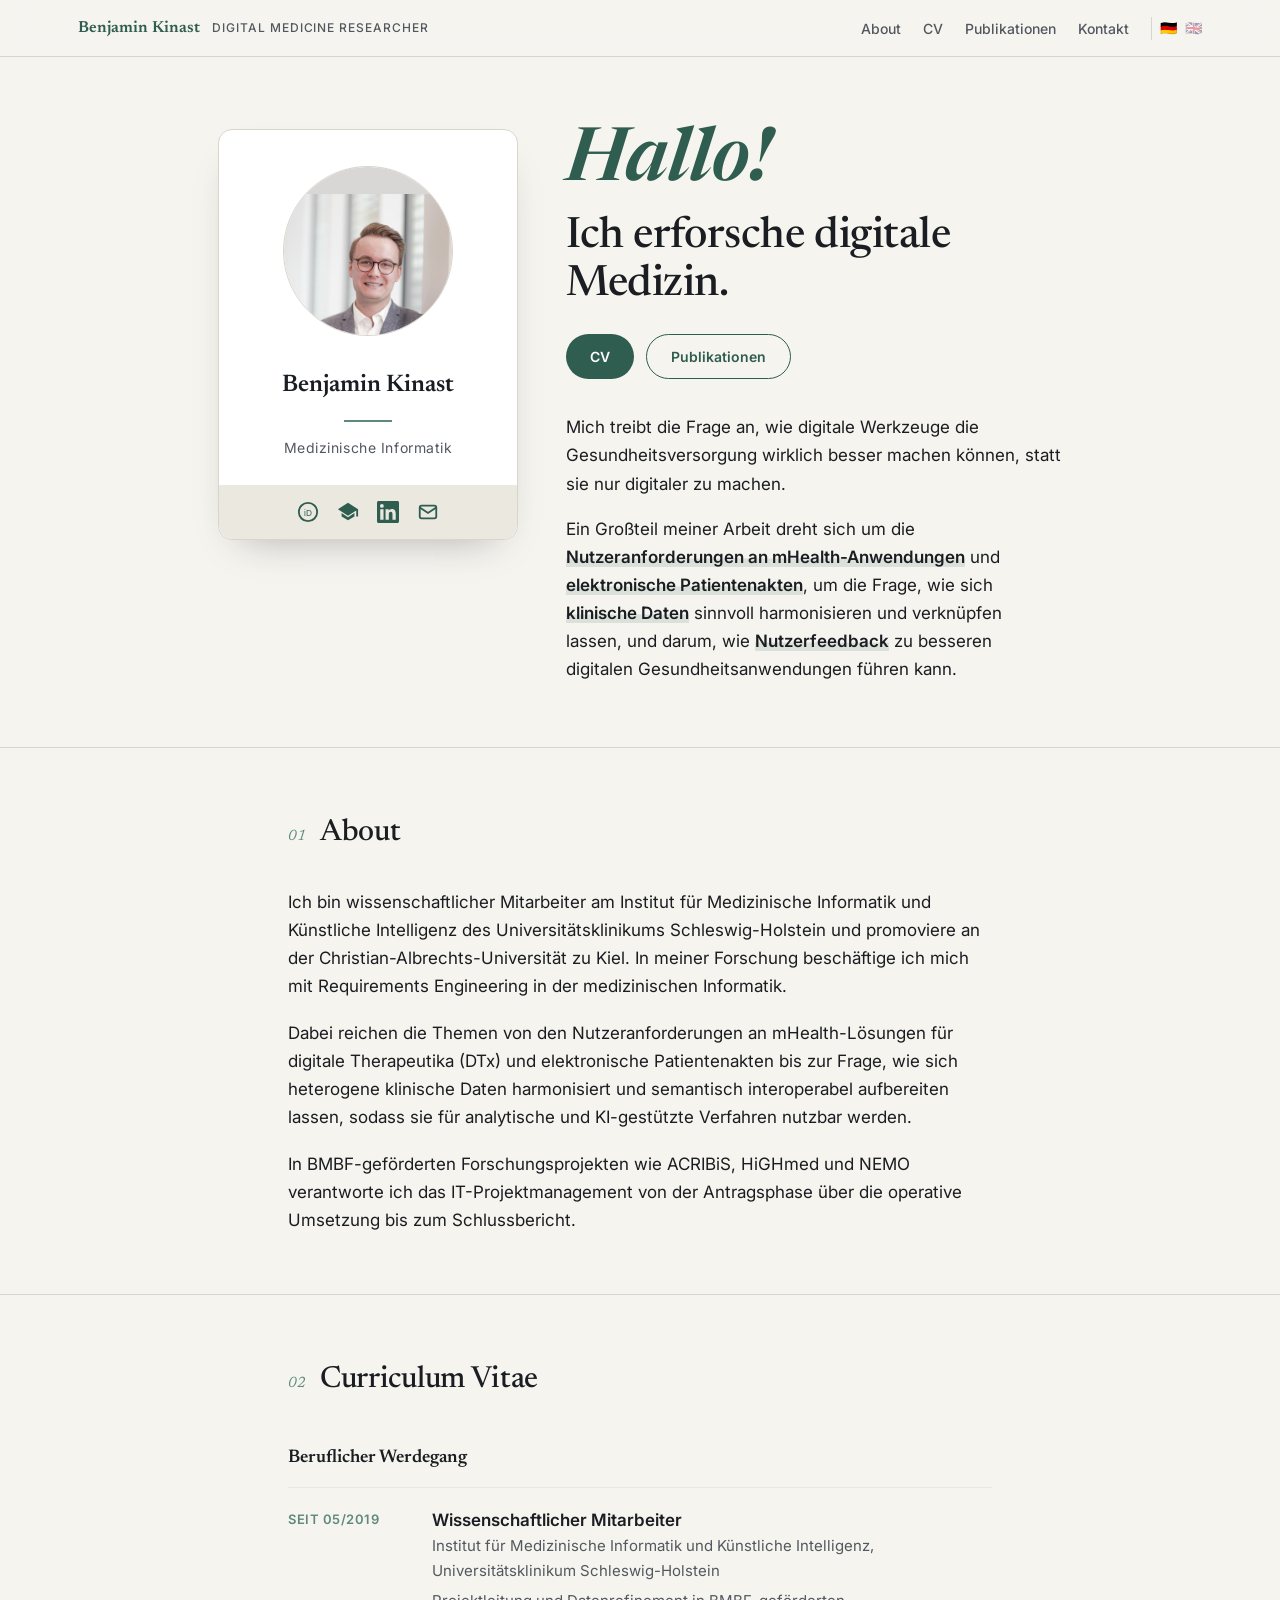
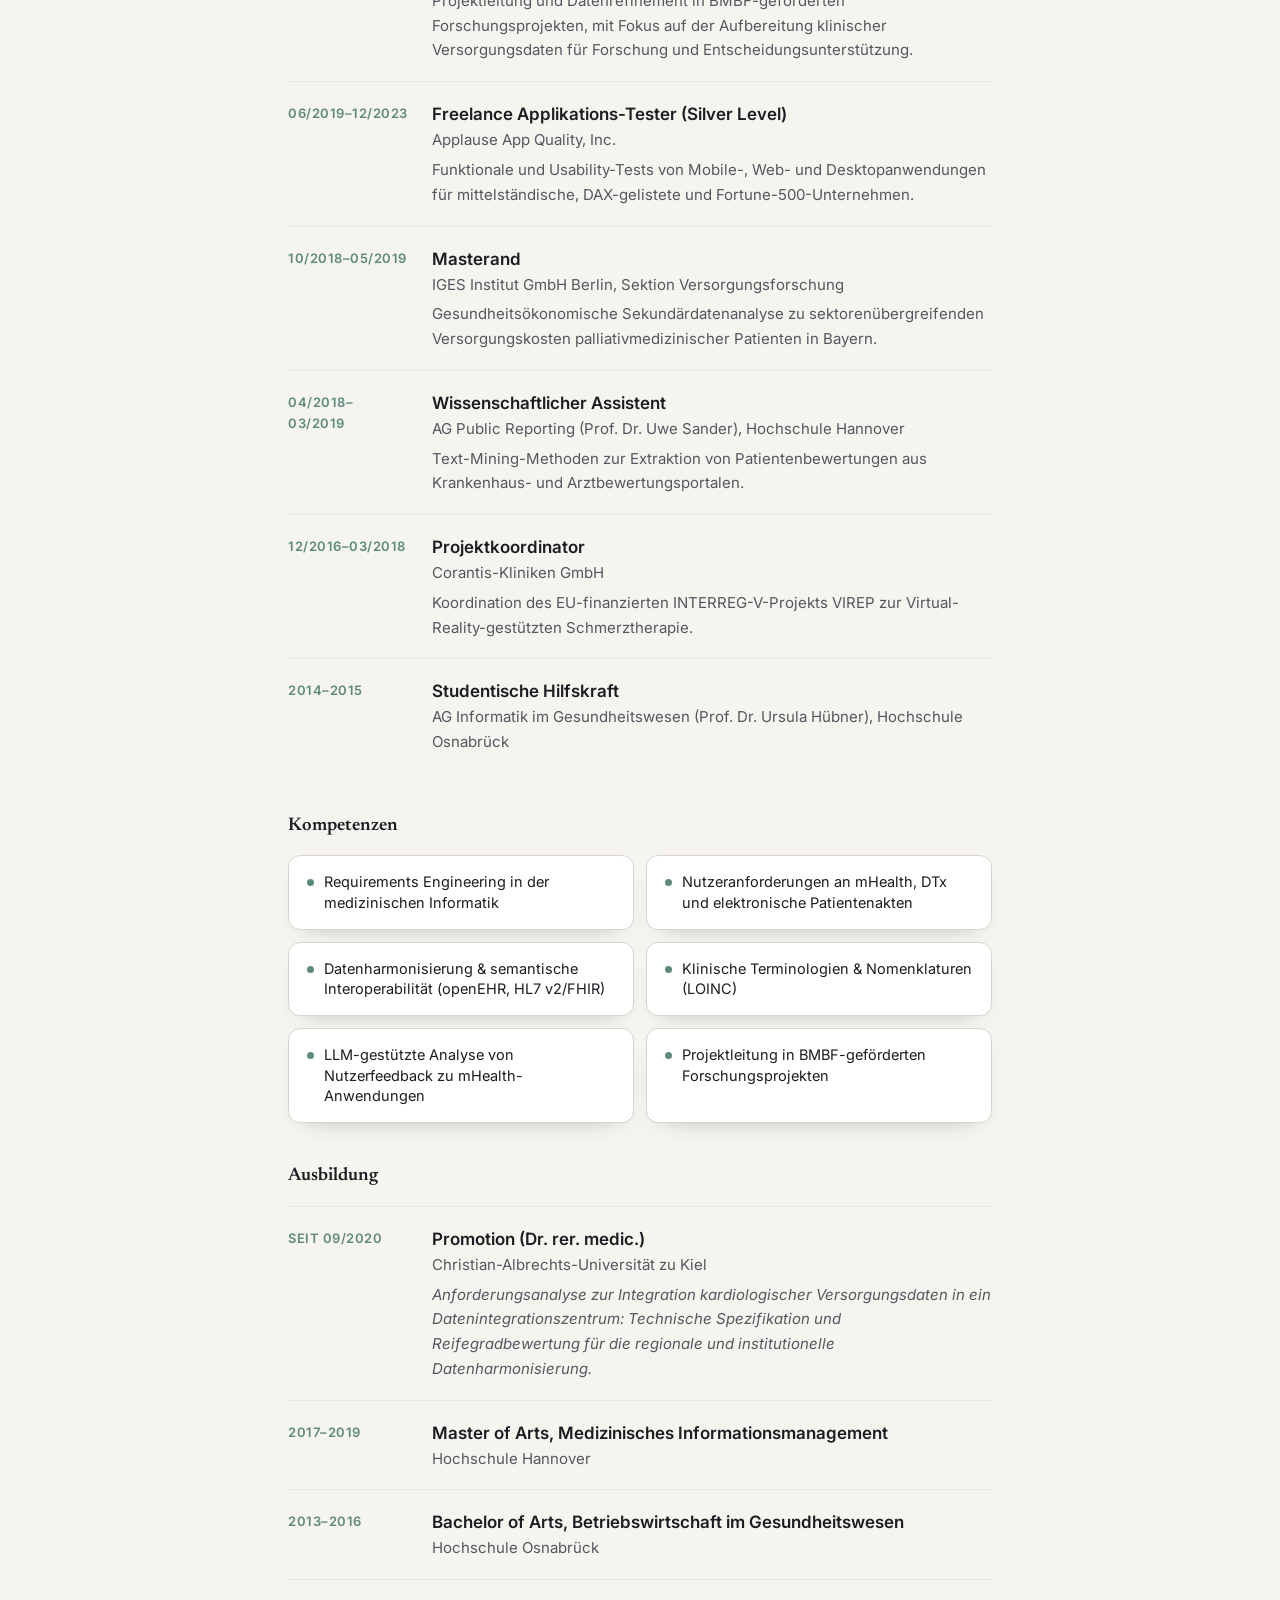
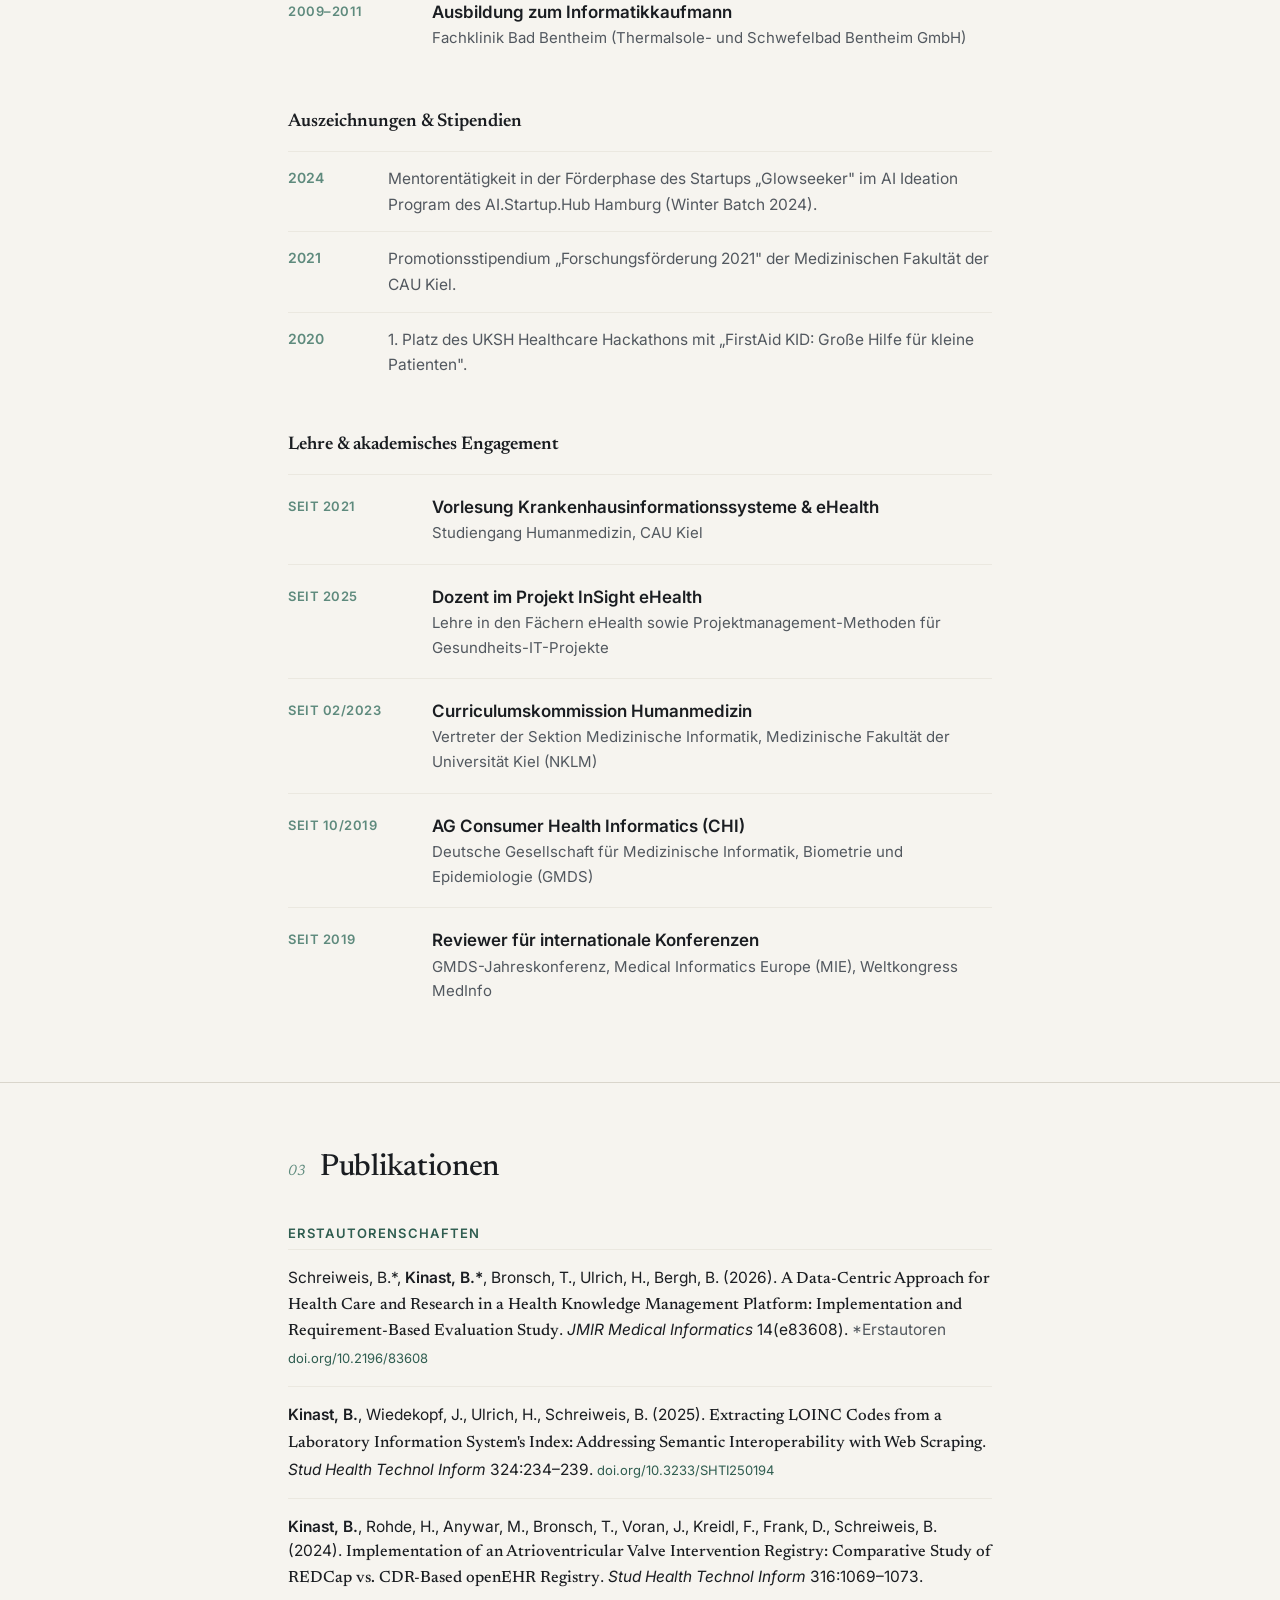
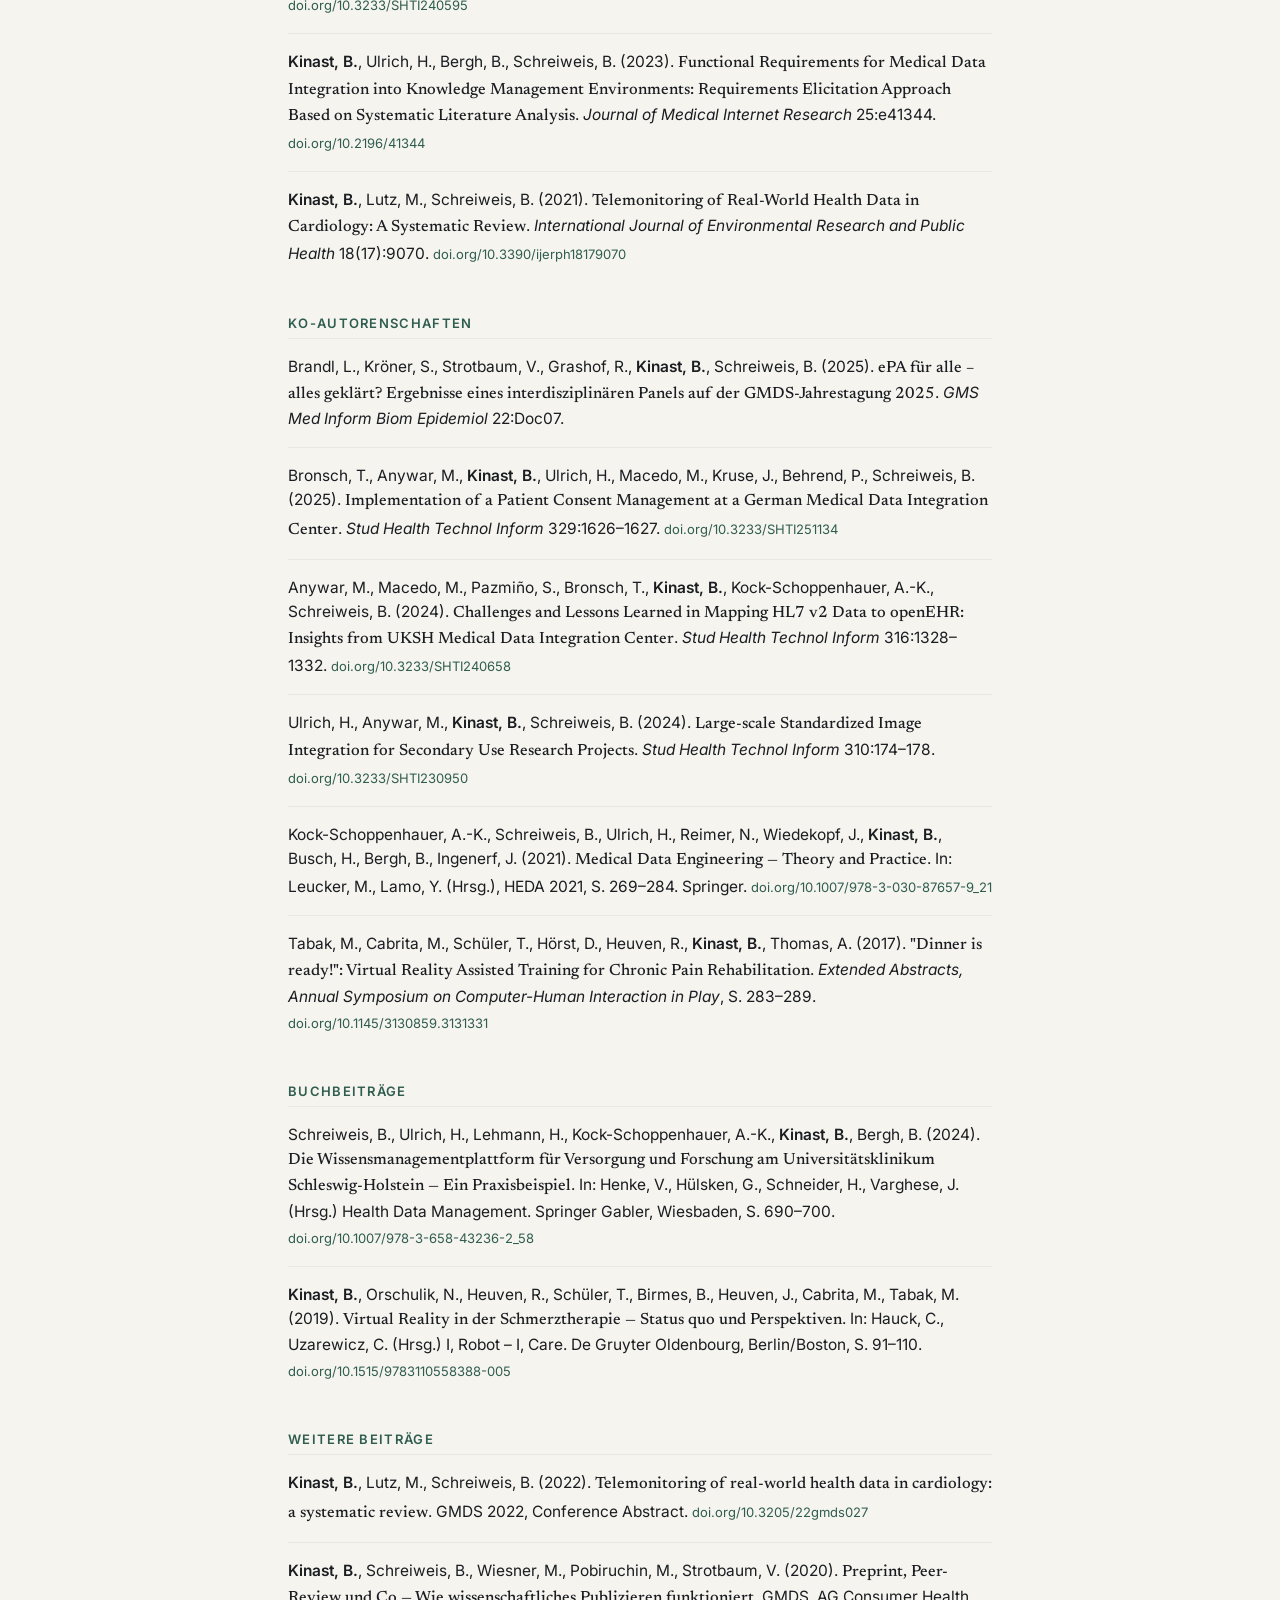
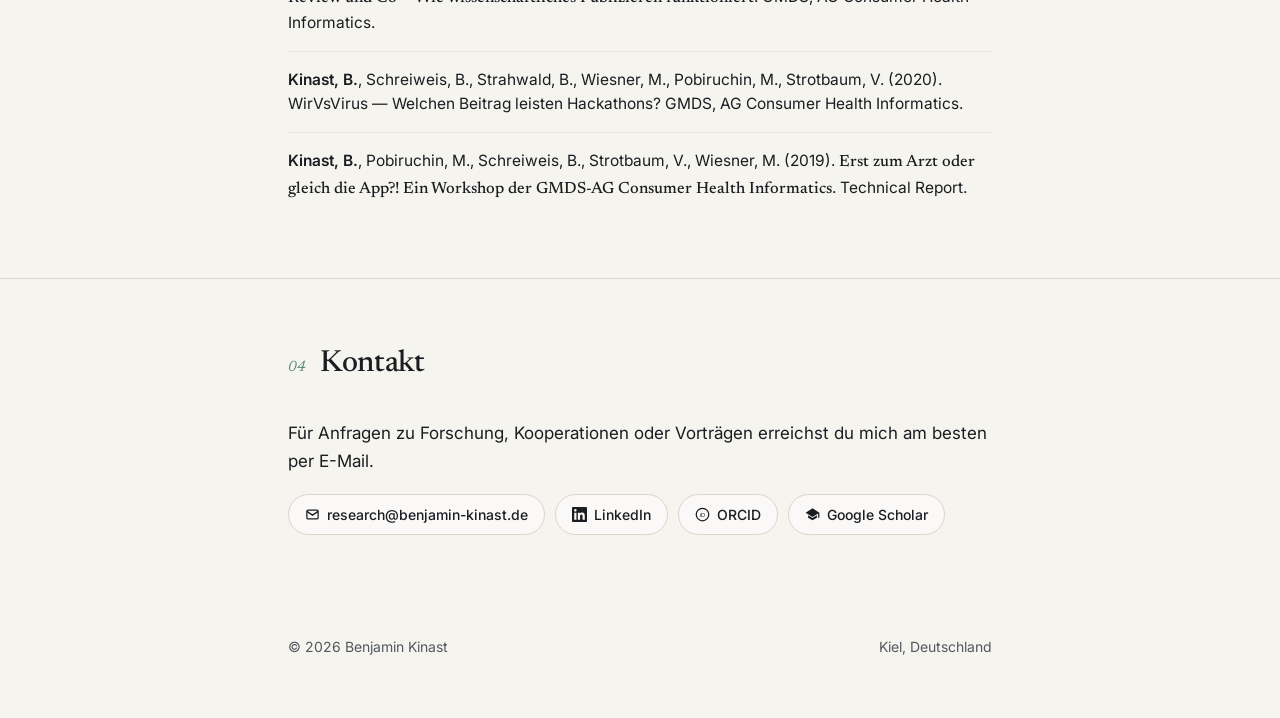
==== index.html @ 83f8e881 "Add files via upload" ====
<!DOCTYPE html>
<html lang="de">
<head>
<meta charset="UTF-8">
<meta name="viewport" content="width=device-width, initial-scale=1.0">
<title>Benjamin Kinast — Medizinische Informatik</title>
<meta name="description" content="Benjamin Kinast, wissenschaftlicher Mitarbeiter am Institut für Medizinische Informatik und Künstliche Intelligenz, UKSH. Requirements Engineering, mHealth, Datenharmonisierung und Interoperabilität.">
<meta property="og:type" content="website">
<meta property="og:title" content="Benjamin Kinast — Medizinische Informatik">
<meta property="og:description" content="Requirements Engineering, mHealth, Datenharmonisierung und semantische Interoperabilität in der medizinischen Informatik.">
<meta property="og:url" content="https://www.benjamin-kinast.de">
<link rel="preconnect" href="https://fonts.googleapis.com">
<link rel="preconnect" href="https://fonts.gstatic.com" crossorigin>
<link href="https://fonts.googleapis.com/css2?family=Newsreader:ital,opsz,wght@0,6..72,400;0,6..72,500;0,6..72,600;1,6..72,400;1,6..72,500&family=Inter:wght@400;500;600&display=swap" rel="stylesheet">
<style>
  :root{
    --ink:#1a1d21;--ink-soft:#52585f;--paper:#f6f4ef;--paper-edge:#ebe8e0;
    --line:#d9d5cb;--accent:#2f5d50;--accent-soft:#5e8a7d;
    --display:"Newsreader", Georgia, serif;--body:"Inter", system-ui, sans-serif;--maxw:760px;
  }
  *{box-sizing:border-box;margin:0;padding:0}
  html{scroll-behavior:smooth}
  body{background:var(--paper);color:var(--ink);font-family:var(--body);font-size:17px;line-height:1.65;-webkit-font-smoothing:antialiased}
  a{color:var(--accent);text-decoration:none}
  a:hover{text-decoration:underline;text-underline-offset:3px}
  .wrap{max-width:var(--maxw);margin:0 auto;padding:0 28px}
  /* scroll offset so anchored sections clear the sticky nav */
  section[id], header[id]{scroll-margin-top:72px}

  nav.top{position:sticky;top:0;z-index:10;background:rgba(246,244,239,.82);backdrop-filter:blur(8px);border-bottom:1px solid var(--line)}
  nav.top .wrap{display:flex;justify-content:space-between;align-items:center;padding-top:15px;padding-bottom:15px;max-width:1180px}
  nav.top .name{font-family:var(--display);font-weight:600;font-size:16px}
  nav.top .name-title{font-family:var(--body);font-weight:500;font-size:12px;letter-spacing:.08em;text-transform:uppercase;color:var(--ink-soft);margin-left:8px}
  .hero-intro strong{font-weight:600;color:var(--ink);box-shadow:inset 0 -0.5em 0 rgba(94,138,125,.18)}
  nav.top .menu{display:flex;gap:22px}
  nav.top .menu a{font-size:14px;color:var(--ink-soft);font-weight:500}
  .lang-switch{display:inline-flex;gap:8px;align-items:center;padding-left:8px;border-left:1px solid var(--line)}
  .lang-switch a{font-size:17px;line-height:1;opacity:.4;transition:opacity .18s;text-decoration:none}
  .lang-switch a:hover{opacity:.8;text-decoration:none}
  .lang-switch a.lang-active{opacity:1}
  nav.top .menu a:hover{color:var(--accent);text-decoration:none}

  header{padding:72px 0 64px;border-bottom:1px solid var(--line)}
  header .wrap{max-width:900px}
  .eyebrow{font-size:13px;letter-spacing:.14em;text-transform:uppercase;color:var(--accent);font-weight:600;margin-bottom:22px}
  h1{font-family:var(--display);font-weight:500;font-size:clamp(1.9rem,4.8vw,2.7rem);line-height:1.1;letter-spacing:-.01em}

  .hero-grid{display:grid;grid-template-columns:300px 1fr;gap:48px;align-items:start}

  /* index card (left) */
  .id-card{background:#fff;border:1px solid var(--line);border-radius:14px;padding:36px 28px 0;text-align:center;box-shadow:0 18px 40px -24px rgba(26,29,33,.4)}
  .portrait{width:170px;height:170px;border-radius:50%;object-fit:cover;background:var(--paper-edge);border:1px solid var(--line);margin:0 auto}
  .id-name{font-family:var(--display);font-weight:600;font-size:1.5rem;margin-top:22px}
  .id-rule{width:48px;height:2px;background:var(--accent-soft);margin:14px auto}
  .id-role{font-size:14px;letter-spacing:.04em;color:var(--ink-soft);padding-bottom:26px}
  .id-icons{display:flex;justify-content:center;gap:18px;background:var(--paper-edge);margin:0 -28px;padding:16px;border-radius:0 0 14px 14px}
  .id-icons a{color:var(--accent)}
  .id-icons a:hover{color:var(--ink)}
  .id-icons svg{width:22px;height:22px;display:block}

  /* hero main (right) */
  .greet{font-family:var(--display);font-style:italic;font-weight:600;font-size:clamp(3rem,7vw,4.6rem);line-height:.95;color:var(--accent);margin-bottom:14px}
  .hero-main h1{margin-bottom:26px}
  .hero-cta{display:flex;gap:12px;margin-bottom:34px}
  .hero-cta a{display:inline-flex;align-items:center;font-size:14px;font-weight:600;color:#fff;background:var(--accent);padding:10px 24px;border-radius:100px;transition:background .18s}
  .hero-cta a:hover{text-decoration:none;background:#264a40}
  .hero-cta a:last-child{color:var(--accent);background:transparent;border:1px solid var(--accent)}
  .hero-cta a:last-child:hover{background:rgba(47,93,80,.07)}
  .hero-intro p{margin-bottom:1em}
  .hero-intro p:last-child{margin-bottom:0}

  .links{display:flex;flex-wrap:wrap;gap:10px;margin-top:30px}
  .links a{display:inline-flex;align-items:center;gap:7px;font-size:14px;font-weight:500;color:var(--ink);border:1px solid var(--line);padding:7px 14px;border-radius:100px;background:rgba(255,255,255,.5);transition:border-color .18s, background .18s}
  .links a:hover{text-decoration:none;border-color:var(--accent-soft);background:#fff}
  .links svg{width:15px;height:15px;flex:0 0 15px}

  section{padding:60px 0;border-bottom:1px solid var(--line)}
  section:last-of-type{border-bottom:none}
  .sec-head{display:flex;align-items:baseline;gap:14px;margin-bottom:30px}
  .sec-num{font-family:var(--display);font-size:15px;color:var(--accent-soft);font-style:italic}
  h2{font-family:var(--display);font-weight:500;font-size:1.9rem;letter-spacing:-.01em}
  section p{margin-bottom:1.1em;color:var(--ink)}
  section p:last-child{margin-bottom:0}
  .muted{color:var(--ink-soft)}

  .subhead{font-family:var(--display);font-weight:600;font-size:1.15rem;margin:38px 0 14px}
  .subhead:first-of-type{margin-top:0}

  /* timeline rows for Werdegang, Ausbildung, Lehre */
  .tl-item{display:grid;grid-template-columns:120px 1fr;gap:24px;padding:18px 0;border-top:1px solid var(--paper-edge)}
  .tl-item:first-of-type{border-top:none}
  .tl-period{font-size:13px;font-weight:600;letter-spacing:.04em;color:var(--accent-soft);text-transform:uppercase;padding-top:3px}
  .tl-body .role{font-weight:600}
  .tl-body .place{color:var(--ink-soft);font-size:15px}
  .tl-body p{color:var(--ink-soft);font-size:15px;margin-top:5px;margin-bottom:0}
  .tl-body .thesis{font-style:italic}

  /* compact skills list */
  .skills{display:flex;flex-wrap:wrap;gap:12px;margin-top:6px}
  .skill{background:#fff;border:1px solid var(--line);border-radius:12px;padding:16px 18px;font-size:14.5px;line-height:1.4;flex:1 1 calc(50% - 12px);min-width:220px;box-shadow:0 10px 24px -18px rgba(26,29,33,.45);display:flex;align-items:flex-start;gap:10px}
  .skill::before{content:"";flex:0 0 7px;height:7px;margin-top:7px;border-radius:50%;background:var(--accent-soft)}

  /* awards */
  .award-item{display:grid;grid-template-columns:80px 1fr;gap:20px;padding:14px 0;border-top:1px solid var(--paper-edge)}
  .award-item:first-of-type{border-top:none}
  .award-year{font-size:14px;font-weight:600;color:var(--accent-soft)}
  .award-body{font-size:15.5px;color:var(--ink-soft)}

  /* PDF download button */
  .dl{margin-top:30px}
  .dl a{display:inline-flex;align-items:center;gap:8px;font-size:14px;font-weight:600;color:#fff;background:var(--accent);padding:10px 18px;border-radius:100px;transition:background .18s}
  .dl a:hover{text-decoration:none;background:#264a40}
  .dl svg{width:15px;height:15px}

  /* publications */
  .pub-group-title{font-size:13px;letter-spacing:.1em;text-transform:uppercase;color:var(--accent);font-weight:600;margin:30px 0 4px}
  .pub-group-title:first-of-type{margin-top:0}
  .pub{padding:16px 0;border-top:1px solid var(--paper-edge);font-size:15.5px;line-height:1.55}
  .pub .self{font-weight:600}
  .pub em{font-style:italic}
  .pub-title{font-family:var(--display);font-weight:500;font-size:1.05em;color:var(--ink)}
  .pub .doi{display:inline-block;margin-top:4px;font-size:13px}

  /* sailing dummy */
  .sailing-item{padding:18px 0;border-top:1px solid var(--paper-edge)}
  .contact-links{display:flex;flex-wrap:wrap;gap:10px;margin-top:8px}
  .contact-links a{display:inline-flex;align-items:center;gap:7px;font-size:14px;font-weight:500;color:var(--ink);border:1px solid var(--line);padding:8px 16px;border-radius:100px;background:rgba(255,255,255,.5);transition:border-color .18s,background .18s}
  .contact-links a:hover{text-decoration:none;border-color:var(--accent-soft);background:#fff}
  .contact-links svg{width:15px;height:15px;flex:0 0 15px}
  .sailing-item:first-child{border-top:none}
  .sailing-item h3{font-family:var(--display);font-weight:500;font-size:1.2rem;margin-bottom:6px}
  .dummy{display:inline-block;font-size:12px;letter-spacing:.06em;text-transform:uppercase;color:var(--accent);background:rgba(94,138,125,.12);border:1px solid var(--line);border-radius:5px;padding:3px 9px;margin-bottom:22px}

  footer{padding:40px 0 60px}
  footer .wrap{display:flex;justify-content:space-between;flex-wrap:wrap;gap:14px;font-size:14px;color:var(--ink-soft)}

  @media (max-width:720px){
    .hero-grid{grid-template-columns:1fr;gap:32px;max-width:420px;margin:0 auto}
  }
  @media (max-width:560px){
    nav.top .menu{gap:16px}
    nav.top .name-title{display:none}
    .tl-item,.award-item{grid-template-columns:1fr;gap:6px}
    .tl-period{padding-top:0}
    .skills{grid-template-columns:1fr}
    header{padding:50px 0 48px}
  }
  @media (prefers-reduced-motion:reduce){html{scroll-behavior:auto}}
</style>
</head>
<body>

<nav class="top">
  <div class="wrap">
    <a class="name" href="#top">Benjamin Kinast <span class="name-title">Digital Medicine Researcher</span></a>
    <div class="menu">
      <a href="#about">About</a>
      <a href="#cv">CV</a>
      <a href="#publications">Publikationen</a>
      <a href="#kontakt">Kontakt</a>
      <span class="lang-switch"><a href="index.html" class="lang-active" aria-label="Deutsch">🇩🇪</a><a href="en.html" aria-label="English">🇬🇧</a></span>
    </div>
  </div>
</nav>

<header id="top">
  <div class="wrap">
    <div class="hero-grid">

      <aside class="id-card">
        <img class="portrait" src="portrait.jpg" alt="Porträt von Benjamin Kinast">
        <div class="id-name">Benjamin Kinast</div>
        <div class="id-rule"></div>
        <div class="id-role">Medizinische Informatik</div>
        <div class="id-icons">
          <a href="https://orcid.org/0000-0003-2554-4381" target="_blank" rel="noopener" aria-label="ORCID">
            <svg viewBox="0 0 24 24" fill="none" stroke="currentColor" stroke-width="2"><circle cx="12" cy="12" r="10"/><text x="12" y="16" font-size="9" text-anchor="middle" fill="currentColor" font-family="sans-serif" stroke="none">iD</text></svg>
          </a>
          <a href="https://scholar.google.com/citations?hl=de&user=Z05rTXoAAAAJ" target="_blank" rel="noopener" aria-label="Google Scholar">
            <svg viewBox="0 0 24 24" fill="currentColor"><path d="M12 2 1 9l11 7 9-5.7V17h2V9zM5 13.2V17l7 4 7-4v-3.8l-7 4.4z"/></svg>
          </a>
          <a href="https://www.linkedin.com/in/benjaminkinast" target="_blank" rel="noopener" aria-label="LinkedIn">
            <svg viewBox="0 0 24 24" fill="currentColor"><path d="M20.45 20.45h-3.56v-5.57c0-1.33-.02-3.04-1.85-3.04-1.85 0-2.14 1.45-2.14 2.94v5.67H9.35V9h3.41v1.56h.05c.48-.9 1.63-1.85 3.36-1.85 3.6 0 4.27 2.37 4.27 5.45v6.29zM5.34 7.43a2.06 2.06 0 1 1 0-4.13 2.06 2.06 0 0 1 0 4.13zM7.12 20.45H3.55V9h3.57v11.45zM22.22 0H1.77C.79 0 0 .77 0 1.73v20.54C0 23.22.79 24 1.77 24h20.45c.98 0 1.78-.78 1.78-1.73V1.73C24 .77 23.2 0 22.22 0z"/></svg>
          </a>
          <a href="mailto:research@benjamin-kinast.de" aria-label="E-Mail">
            <svg viewBox="0 0 24 24" fill="none" stroke="currentColor" stroke-width="2"><rect x="3" y="5" width="18" height="14" rx="2"/><path d="m3 7 9 6 9-6"/></svg>
          </a>
        </div>
      </aside>

      <div class="hero-main">
        <p class="greet">Hallo!</p>
        <h1>Ich erforsche digitale Medizin.</h1>
        <div class="hero-cta">
          <a href="#cv">CV</a>
          <a href="#publications">Publikationen</a>
        </div>
        <div class="hero-intro">
          <p>Mich treibt die Frage an, wie digitale Werkzeuge die Gesundheitsversorgung wirklich besser machen können, statt sie nur digitaler zu machen.</p>
          <p>Ein Großteil meiner Arbeit dreht sich um die <strong>Nutzeranforderungen an mHealth-Anwendungen</strong> und <strong>elektronische Patientenakten</strong>, um die Frage, wie sich <strong>klinische Daten</strong> sinnvoll harmonisieren und verknüpfen lassen, und darum, wie <strong>Nutzerfeedback</strong> zu besseren digitalen Gesundheitsanwendungen führen kann.</p>
        </div>
      </div>

    </div>
  </div>
</header>

<main>

  <section id="about">
    <div class="wrap">
      <div class="sec-head"><span class="sec-num">01</span><h2>About</h2></div>
      <p>Ich bin wissenschaftlicher Mitarbeiter am Institut für Medizinische Informatik und Künstliche Intelligenz des Universitätsklinikums Schleswig-Holstein und promoviere an der Christian-Albrechts-Universität zu Kiel. In meiner Forschung beschäftige ich mich mit Requirements Engineering in der medizinischen Informatik.</p>
      <p>Dabei reichen die Themen von den Nutzeranforderungen an mHealth-Lösungen für digitale Therapeutika (DTx) und elektronische Patientenakten bis zur Frage, wie sich heterogene klinische Daten harmonisiert und semantisch interoperabel aufbereiten lassen, sodass sie für analytische und KI-gestützte Verfahren nutzbar werden.</p>
      <p>In BMBF-geförderten Forschungsprojekten wie ACRIBiS, HiGHmed und NEMO verantworte ich das IT-Projektmanagement von der Antragsphase über die operative Umsetzung bis zum Schlussbericht.</p>
    </div>
  </section>

  <section id="cv">
    <div class="wrap">
      <div class="sec-head"><span class="sec-num">02</span><h2>Curriculum Vitae</h2></div>

      <div class="subhead">Beruflicher Werdegang</div>
      <div class="tl-item">
        <div class="tl-period">seit 05/2019</div>
        <div class="tl-body">
          <div class="role">Wissenschaftlicher Mitarbeiter</div>
          <div class="place">Institut für Medizinische Informatik und Künstliche Intelligenz, Universitätsklinikum Schleswig-Holstein</div>
          <p>Projektleitung und Datenrefinement in BMBF-geförderten Forschungsprojekten, mit Fokus auf der Aufbereitung klinischer Versorgungsdaten für Forschung und Entscheidungsunterstützung.</p>
        </div>
      </div>
      <div class="tl-item">
        <div class="tl-period">06/2019–12/2023</div>
        <div class="tl-body">
          <div class="role">Freelance Applikations-Tester (Silver Level)</div>
          <div class="place">Applause App Quality, Inc.</div>
          <p>Funktionale und Usability-Tests von Mobile-, Web- und Desktopanwendungen für mittelständische, DAX-gelistete und Fortune-500-Unternehmen.</p>
        </div>
      </div>
      <div class="tl-item">
        <div class="tl-period">10/2018–05/2019</div>
        <div class="tl-body">
          <div class="role">Masterand</div>
          <div class="place">IGES Institut GmbH Berlin, Sektion Versorgungsforschung</div>
          <p>Gesundheitsökonomische Sekundärdatenanalyse zu sektorenübergreifenden Versorgungskosten palliativmedizinischer Patienten in Bayern.</p>
        </div>
      </div>
      <div class="tl-item">
        <div class="tl-period">04/2018–03/2019</div>
        <div class="tl-body">
          <div class="role">Wissenschaftlicher Assistent</div>
          <div class="place">AG Public Reporting (Prof. Dr. Uwe Sander), Hochschule Hannover</div>
          <p>Text-Mining-Methoden zur Extraktion von Patientenbewertungen aus Krankenhaus- und Arztbewertungsportalen.</p>
        </div>
      </div>
      <div class="tl-item">
        <div class="tl-period">12/2016–03/2018</div>
        <div class="tl-body">
          <div class="role">Projektkoordinator</div>
          <div class="place">Corantis-Kliniken GmbH</div>
          <p>Koordination des EU-finanzierten INTERREG-V-Projekts VIREP zur Virtual-Reality-gestützten Schmerztherapie.</p>
        </div>
      </div>
      <div class="tl-item">
        <div class="tl-period">2014–2015</div>
        <div class="tl-body">
          <div class="role">Studentische Hilfskraft</div>
          <div class="place">AG Informatik im Gesundheitswesen (Prof. Dr. Ursula Hübner), Hochschule Osnabrück</div>
        </div>
      </div>

      <div class="subhead">Kompetenzen</div>
      <div class="skills">
        <div class="skill">Requirements Engineering in der medizinischen Informatik</div>
        <div class="skill">Nutzeranforderungen an mHealth, DTx und elektronische Patientenakten</div>
        <div class="skill">Datenharmonisierung & semantische Interoperabilität (openEHR, HL7 v2/FHIR)</div>
        <div class="skill">Klinische Terminologien & Nomenklaturen (LOINC)</div>
        <div class="skill">LLM-gestützte Analyse von Nutzerfeedback zu mHealth-Anwendungen</div>
        <div class="skill">Projektleitung in BMBF-geförderten Forschungsprojekten</div>
      </div>

      <div class="subhead">Ausbildung</div>
      <div class="tl-item">
        <div class="tl-period">seit 09/2020</div>
        <div class="tl-body">
          <div class="role">Promotion (Dr. rer. medic.)</div>
          <div class="place">Christian-Albrechts-Universität zu Kiel</div>
          <p class="thesis">Anforderungsanalyse zur Integration kardiologischer Versorgungsdaten in ein Datenintegrationszentrum: Technische Spezifikation und Reifegradbewertung für die regionale und institutionelle Datenharmonisierung.</p>
        </div>
      </div>
      <div class="tl-item">
        <div class="tl-period">2017–2019</div>
        <div class="tl-body">
          <div class="role">Master of Arts, Medizinisches Informationsmanagement</div>
          <div class="place">Hochschule Hannover</div>
        </div>
      </div>
      <div class="tl-item">
        <div class="tl-period">2013–2016</div>
        <div class="tl-body">
          <div class="role">Bachelor of Arts, Betriebswirtschaft im Gesundheitswesen</div>
          <div class="place">Hochschule Osnabrück</div>
        </div>
      </div>
      <div class="tl-item">
        <div class="tl-period">2009–2011</div>
        <div class="tl-body">
          <div class="role">Ausbildung zum Informatikkaufmann</div>
          <div class="place">Fachklinik Bad Bentheim (Thermalsole- und Schwefelbad Bentheim GmbH)</div>
        </div>
      </div>

      <div class="subhead">Auszeichnungen & Stipendien</div>
      <div class="award-item">
        <div class="award-year">2024</div>
        <div class="award-body">Mentorentätigkeit in der Förderphase des Startups „Glowseeker" im AI Ideation Program des AI.Startup.Hub Hamburg (Winter Batch 2024).</div>
      </div>
      <div class="award-item">
        <div class="award-year">2021</div>
        <div class="award-body">Promotionsstipendium „Forschungsförderung 2021" der Medizinischen Fakultät der CAU Kiel.</div>
      </div>
      <div class="award-item">
        <div class="award-year">2020</div>
        <div class="award-body">1. Platz des UKSH Healthcare Hackathons mit „FirstAid KID: Große Hilfe für kleine Patienten".</div>
      </div>

      <div class="subhead">Lehre & akademisches Engagement</div>
      <div class="tl-item">
        <div class="tl-period">seit 2021</div>
        <div class="tl-body">
          <div class="role">Vorlesung Krankenhausinformationssysteme & eHealth</div>
          <div class="place">Studiengang Humanmedizin, CAU Kiel</div>
        </div>
      </div>
      <div class="tl-item">
        <div class="tl-period">seit 2025</div>
        <div class="tl-body">
          <div class="role">Dozent im Projekt InSight eHealth</div>
          <div class="place">Lehre in den Fächern eHealth sowie Projektmanagement-Methoden für Gesundheits-IT-Projekte</div>
        </div>
      </div>
      <div class="tl-item">
        <div class="tl-period">seit 02/2023</div>
        <div class="tl-body">
          <div class="role">Curriculumskommission Humanmedizin</div>
          <div class="place">Vertreter der Sektion Medizinische Informatik, Medizinische Fakultät der Universität Kiel (NKLM)</div>
        </div>
      </div>
      <div class="tl-item">
        <div class="tl-period">seit 10/2019</div>
        <div class="tl-body">
          <div class="role">AG Consumer Health Informatics (CHI)</div>
          <div class="place">Deutsche Gesellschaft für Medizinische Informatik, Biometrie und Epidemiologie (GMDS)</div>
        </div>
      </div>
      <div class="tl-item">
        <div class="tl-period">seit 2019</div>
        <div class="tl-body">
          <div class="role">Reviewer für internationale Konferenzen</div>
          <div class="place">GMDS-Jahreskonferenz, Medical Informatics Europe (MIE), Weltkongress MedInfo</div>
        </div>
      </div>

    </div>
  </section>

  <section id="publications">
    <div class="wrap">
      <div class="sec-head"><span class="sec-num">03</span><h2>Publikationen</h2></div>

      <div class="pub-group-title">Erstautorenschaften</div>
      <div class="pub">Schreiweis, B.*, <span class="self">Kinast, B.*</span>, Bronsch, T., Ulrich, H., Bergh, B. (2026). <span class="pub-title">A Data-Centric Approach for Health Care and Research in a Health Knowledge Management Platform: Implementation and Requirement-Based Evaluation Study</span>. <em>JMIR Medical Informatics</em> 14(e83608). <span class="muted">*Erstautoren</span> <a class="doi" href="https://doi.org/10.2196/83608" target="_blank" rel="noopener">doi.org/10.2196/83608</a></div>
      <div class="pub"><span class="self">Kinast, B.</span>, Wiedekopf, J., Ulrich, H., Schreiweis, B. (2025). <span class="pub-title">Extracting LOINC Codes from a Laboratory Information System's Index: Addressing Semantic Interoperability with Web Scraping</span>. <em>Stud Health Technol Inform</em> 324:234–239. <a class="doi" href="https://doi.org/10.3233/SHTI250194" target="_blank" rel="noopener">doi.org/10.3233/SHTI250194</a></div>
      <div class="pub"><span class="self">Kinast, B.</span>, Rohde, H., Anywar, M., Bronsch, T., Voran, J., Kreidl, F., Frank, D., Schreiweis, B. (2024). <span class="pub-title">Implementation of an Atrioventricular Valve Intervention Registry: Comparative Study of REDCap vs. CDR-Based openEHR Registry</span>. <em>Stud Health Technol Inform</em> 316:1069–1073. <a class="doi" href="https://doi.org/10.3233/SHTI240595" target="_blank" rel="noopener">doi.org/10.3233/SHTI240595</a></div>
      <div class="pub"><span class="self">Kinast, B.</span>, Ulrich, H., Bergh, B., Schreiweis, B. (2023). <span class="pub-title">Functional Requirements for Medical Data Integration into Knowledge Management Environments: Requirements Elicitation Approach Based on Systematic Literature Analysis</span>. <em>Journal of Medical Internet Research</em> 25:e41344. <a class="doi" href="https://doi.org/10.2196/41344" target="_blank" rel="noopener">doi.org/10.2196/41344</a></div>
      <div class="pub"><span class="self">Kinast, B.</span>, Lutz, M., Schreiweis, B. (2021). <span class="pub-title">Telemonitoring of Real-World Health Data in Cardiology: A Systematic Review</span>. <em>International Journal of Environmental Research and Public Health</em> 18(17):9070. <a class="doi" href="https://doi.org/10.3390/ijerph18179070" target="_blank" rel="noopener">doi.org/10.3390/ijerph18179070</a></div>

      <div class="pub-group-title">Ko-Autorenschaften</div>
      <div class="pub">Brandl, L., Kröner, S., Strotbaum, V., Grashof, R., <span class="self">Kinast, B.</span>, Schreiweis, B. (2025). <span class="pub-title">ePA für alle – alles geklärt? Ergebnisse eines interdisziplinären Panels auf der GMDS-Jahrestagung 2025</span>. <em>GMS Med Inform Biom Epidemiol</em> 22:Doc07.</div>
      <div class="pub">Bronsch, T., Anywar, M., <span class="self">Kinast, B.</span>, Ulrich, H., Macedo, M., Kruse, J., Behrend, P., Schreiweis, B. (2025). <span class="pub-title">Implementation of a Patient Consent Management at a German Medical Data Integration Center</span>. <em>Stud Health Technol Inform</em> 329:1626–1627. <a class="doi" href="https://doi.org/10.3233/SHTI251134" target="_blank" rel="noopener">doi.org/10.3233/SHTI251134</a></div>
      <div class="pub">Anywar, M., Macedo, M., Pazmiño, S., Bronsch, T., <span class="self">Kinast, B.</span>, Kock-Schoppenhauer, A.-K., Schreiweis, B. (2024). <span class="pub-title">Challenges and Lessons Learned in Mapping HL7 v2 Data to openEHR: Insights from UKSH Medical Data Integration Center</span>. <em>Stud Health Technol Inform</em> 316:1328–1332. <a class="doi" href="https://doi.org/10.3233/SHTI240658" target="_blank" rel="noopener">doi.org/10.3233/SHTI240658</a></div>
      <div class="pub">Ulrich, H., Anywar, M., <span class="self">Kinast, B.</span>, Schreiweis, B. (2024). <span class="pub-title">Large-scale Standardized Image Integration for Secondary Use Research Projects</span>. <em>Stud Health Technol Inform</em> 310:174–178. <a class="doi" href="https://doi.org/10.3233/SHTI230950" target="_blank" rel="noopener">doi.org/10.3233/SHTI230950</a></div>
      <div class="pub">Kock-Schoppenhauer, A.-K., Schreiweis, B., Ulrich, H., Reimer, N., Wiedekopf, J., <span class="self">Kinast, B.</span>, Busch, H., Bergh, B., Ingenerf, J. (2021). <span class="pub-title">Medical Data Engineering — Theory and Practice</span>. In: Leucker, M., Lamo, Y. (Hrsg.), HEDA 2021, S. 269–284. Springer. <a class="doi" href="https://doi.org/10.1007/978-3-030-87657-9_21" target="_blank" rel="noopener">doi.org/10.1007/978-3-030-87657-9_21</a></div>
      <div class="pub">Tabak, M., Cabrita, M., Schüler, T., Hörst, D., Heuven, R., <span class="self">Kinast, B.</span>, Thomas, A. (2017). <span class="pub-title">"Dinner is ready!": Virtual Reality Assisted Training for Chronic Pain Rehabilitation</span>. <em>Extended Abstracts, Annual Symposium on Computer-Human Interaction in Play</em>, S. 283–289. <a class="doi" href="https://doi.org/10.1145/3130859.3131331" target="_blank" rel="noopener">doi.org/10.1145/3130859.3131331</a></div>

      <div class="pub-group-title">Buchbeiträge</div>
      <div class="pub">Schreiweis, B., Ulrich, H., Lehmann, H., Kock-Schoppenhauer, A.-K., <span class="self">Kinast, B.</span>, Bergh, B. (2024). <span class="pub-title">Die Wissensmanagementplattform für Versorgung und Forschung am Universitätsklinikum Schleswig-Holstein — Ein Praxisbeispiel</span>. In: Henke, V., Hülsken, G., Schneider, H., Varghese, J. (Hrsg.) Health Data Management. Springer Gabler, Wiesbaden, S. 690–700. <a class="doi" href="https://doi.org/10.1007/978-3-658-43236-2_58" target="_blank" rel="noopener">doi.org/10.1007/978-3-658-43236-2_58</a></div>
      <div class="pub"><span class="self">Kinast, B.</span>, Orschulik, N., Heuven, R., Schüler, T., Birmes, B., Heuven, J., Cabrita, M., Tabak, M. (2019). <span class="pub-title">Virtual Reality in der Schmerztherapie — Status quo und Perspektiven</span>. In: Hauck, C., Uzarewicz, C. (Hrsg.) I, Robot – I, Care. De Gruyter Oldenbourg, Berlin/Boston, S. 91–110. <a class="doi" href="https://doi.org/10.1515/9783110558388-005" target="_blank" rel="noopener">doi.org/10.1515/9783110558388-005</a></div>

      <div class="pub-group-title">Weitere Beiträge</div>
      <div class="pub"><span class="self">Kinast, B.</span>, Lutz, M., Schreiweis, B. (2022). <span class="pub-title">Telemonitoring of real-world health data in cardiology: a systematic review</span>. GMDS 2022, Conference Abstract. <a class="doi" href="https://doi.org/10.3205/22gmds027" target="_blank" rel="noopener">doi.org/10.3205/22gmds027</a></div>
      <div class="pub"><span class="self">Kinast, B.</span>, Schreiweis, B., Wiesner, M., Pobiruchin, M., Strotbaum, V. (2020). <span class="pub-title">Preprint, Peer-Review und Co — Wie wissenschaftliches Publizieren funktioniert</span>. GMDS, AG Consumer Health Informatics.</div>
      <div class="pub"><span class="self">Kinast, B.</span>, Schreiweis, B., Strahwald, B., Wiesner, M., Pobiruchin, M., Strotbaum, V. (2020). WirVsVirus — Welchen Beitrag leisten Hackathons? GMDS, AG Consumer Health Informatics.</div>
      <div class="pub"><span class="self">Kinast, B.</span>, Pobiruchin, M., Schreiweis, B., Strotbaum, V., Wiesner, M. (2019). <span class="pub-title">Erst zum Arzt oder gleich die App?! Ein Workshop der GMDS-AG Consumer Health Informatics</span>. Technical Report.</div>
    </div>
  </section>


  <section id="kontakt">
    <div class="wrap">
      <div class="sec-head"><span class="sec-num">04</span><h2>Kontakt</h2></div>
      <p>Für Anfragen zu Forschung, Kooperationen oder Vorträgen erreichst du mich am besten per E-Mail.</p>
      <div class="contact-links">
        <a href="mailto:research@benjamin-kinast.de">
          <svg viewBox="0 0 24 24" fill="none" stroke="currentColor" stroke-width="2"><rect x="3" y="5" width="18" height="14" rx="2"/><path d="m3 7 9 6 9-6"/></svg>
          research@benjamin-kinast.de
        </a>
        <a href="https://www.linkedin.com/in/benjaminkinast" target="_blank" rel="noopener">
          <svg viewBox="0 0 24 24" fill="currentColor"><path d="M20.45 20.45h-3.56v-5.57c0-1.33-.02-3.04-1.85-3.04-1.85 0-2.14 1.45-2.14 2.94v5.67H9.35V9h3.41v1.56h.05c.48-.9 1.63-1.85 3.36-1.85 3.6 0 4.27 2.37 4.27 5.45v6.29zM5.34 7.43a2.06 2.06 0 1 1 0-4.13 2.06 2.06 0 0 1 0 4.13zM7.12 20.45H3.55V9h3.57v11.45zM22.22 0H1.77C.79 0 0 .77 0 1.73v20.54C0 23.22.79 24 1.77 24h20.45c.98 0 1.78-.78 1.78-1.73V1.73C24 .77 23.2 0 22.22 0z"/></svg>
          LinkedIn
        </a>
        <a href="https://orcid.org/0000-0003-2554-4381" target="_blank" rel="noopener">
          <svg viewBox="0 0 24 24" fill="none" stroke="currentColor" stroke-width="2"><circle cx="12" cy="12" r="10"/><text x="12" y="16" font-size="9" text-anchor="middle" fill="currentColor" font-family="sans-serif" stroke="none">iD</text></svg>
          ORCID
        </a>
        <a href="https://scholar.google.com/citations?hl=de&user=Z05rTXoAAAAJ" target="_blank" rel="noopener">
          <svg viewBox="0 0 24 24" fill="currentColor"><path d="M12 2 1 9l11 7 9-5.7V17h2V9zM5 13.2V17l7 4 7-4v-3.8l-7 4.4z"/></svg>
          Google Scholar
        </a>
      </div>
    </div>
  </section>

</main>

<footer>
  <div class="wrap">
    <span>© <span id="y"></span> Benjamin Kinast</span>
    <span>Kiel, Deutschland</span>
  </div>
</footer>

<script>document.getElementById('y').textContent=new Date().getFullYear();</script>

</body>
</html>
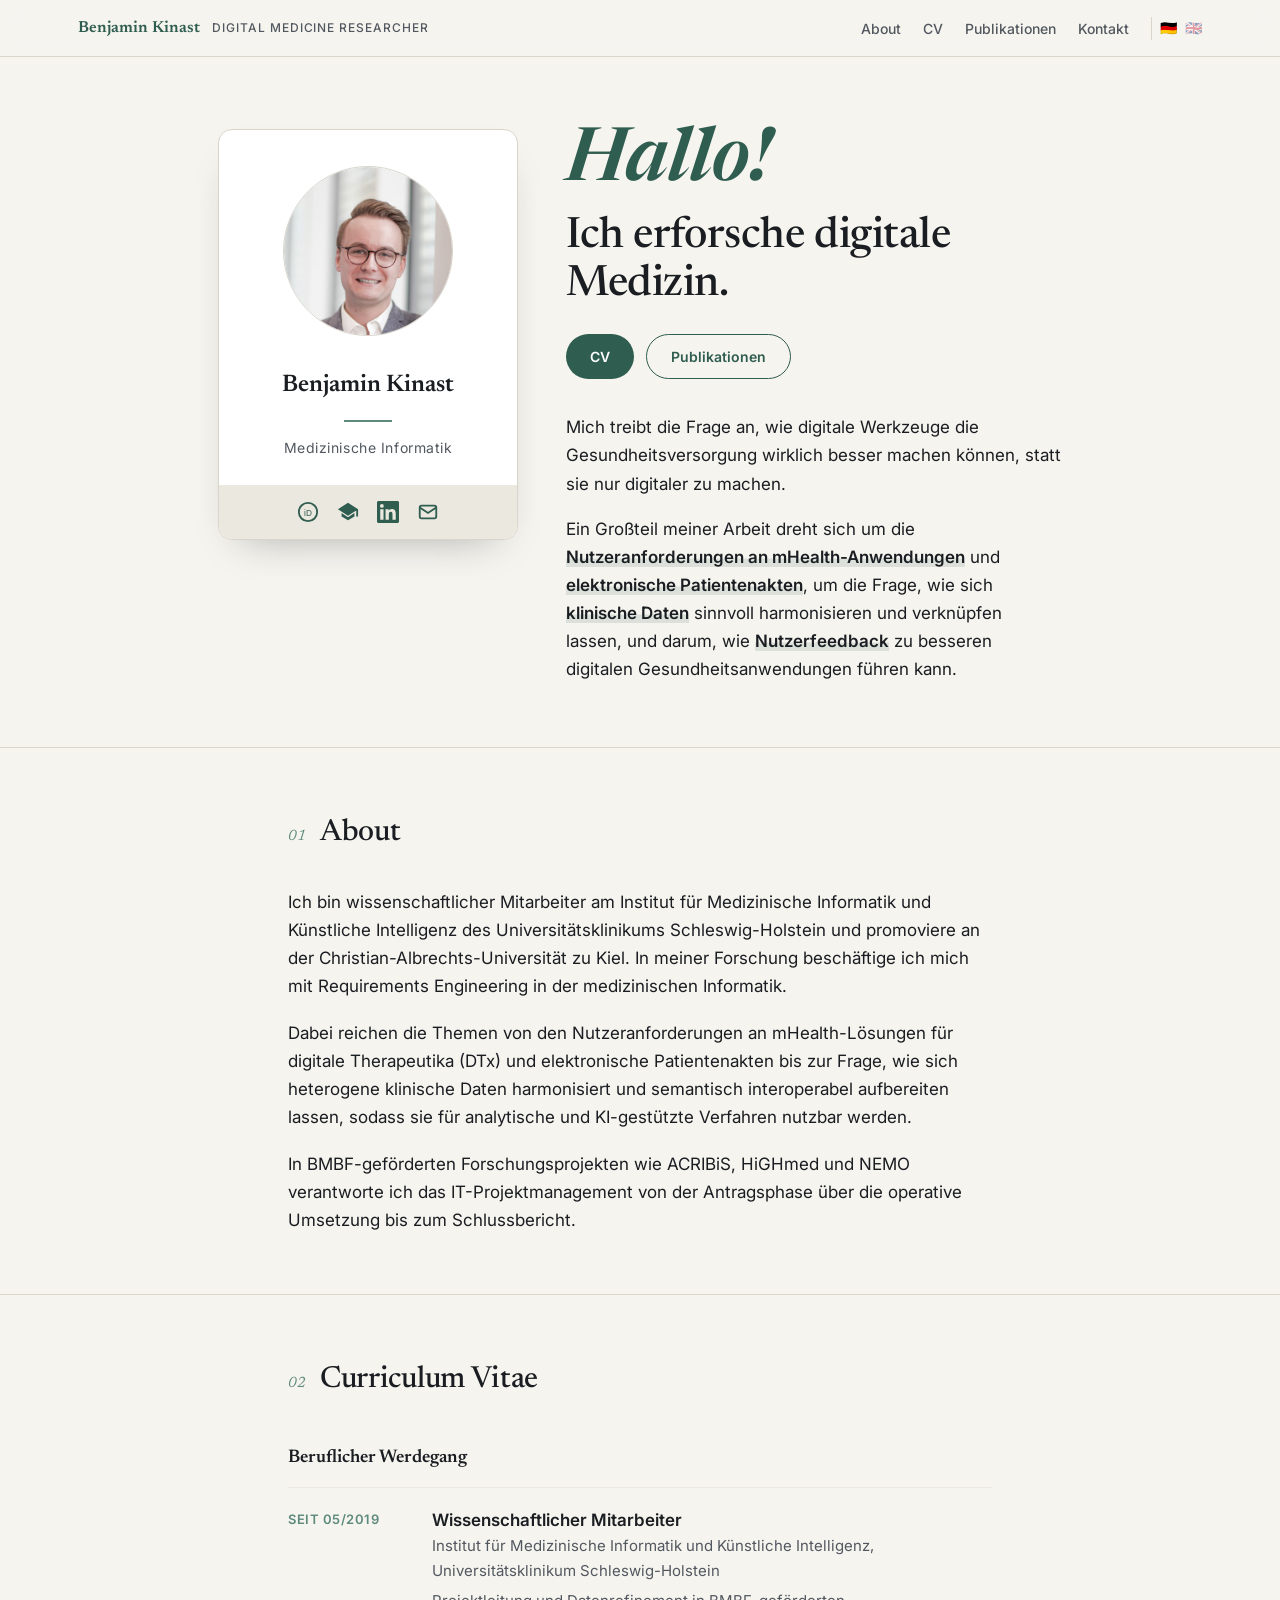
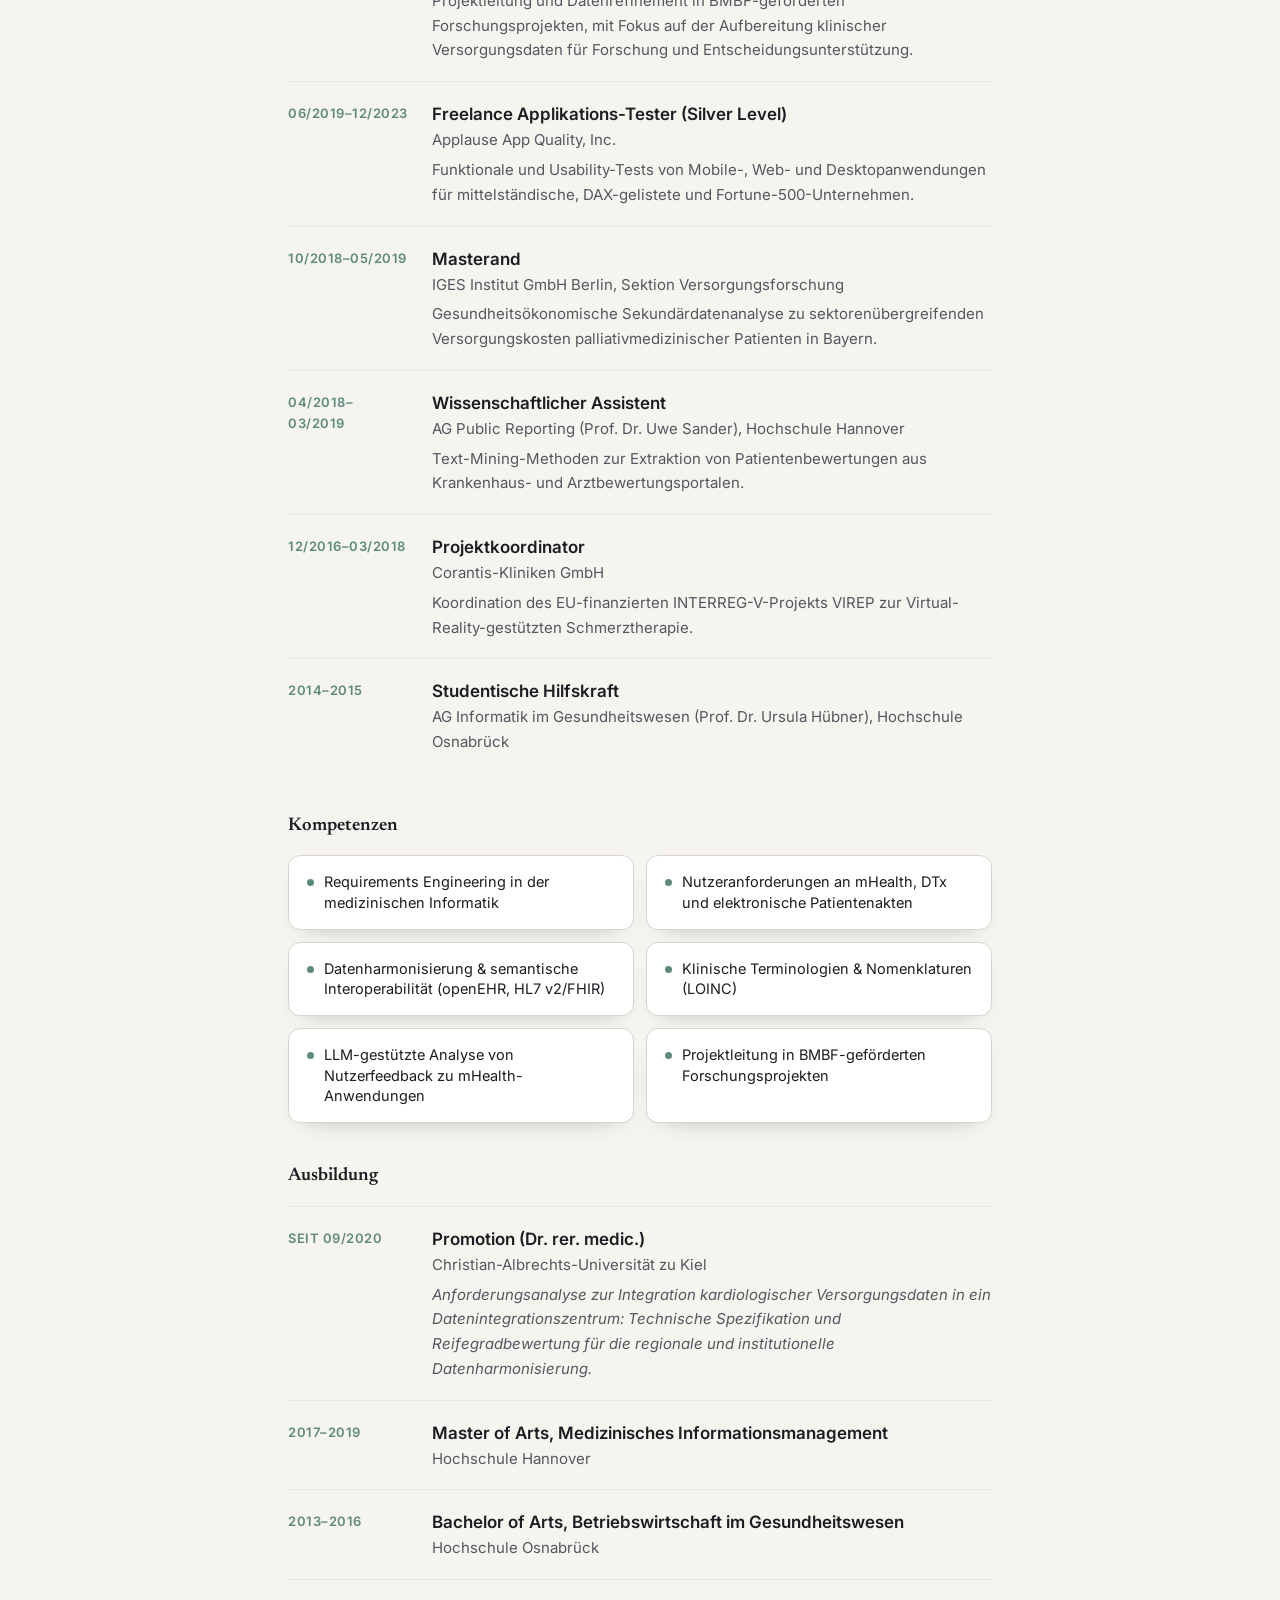
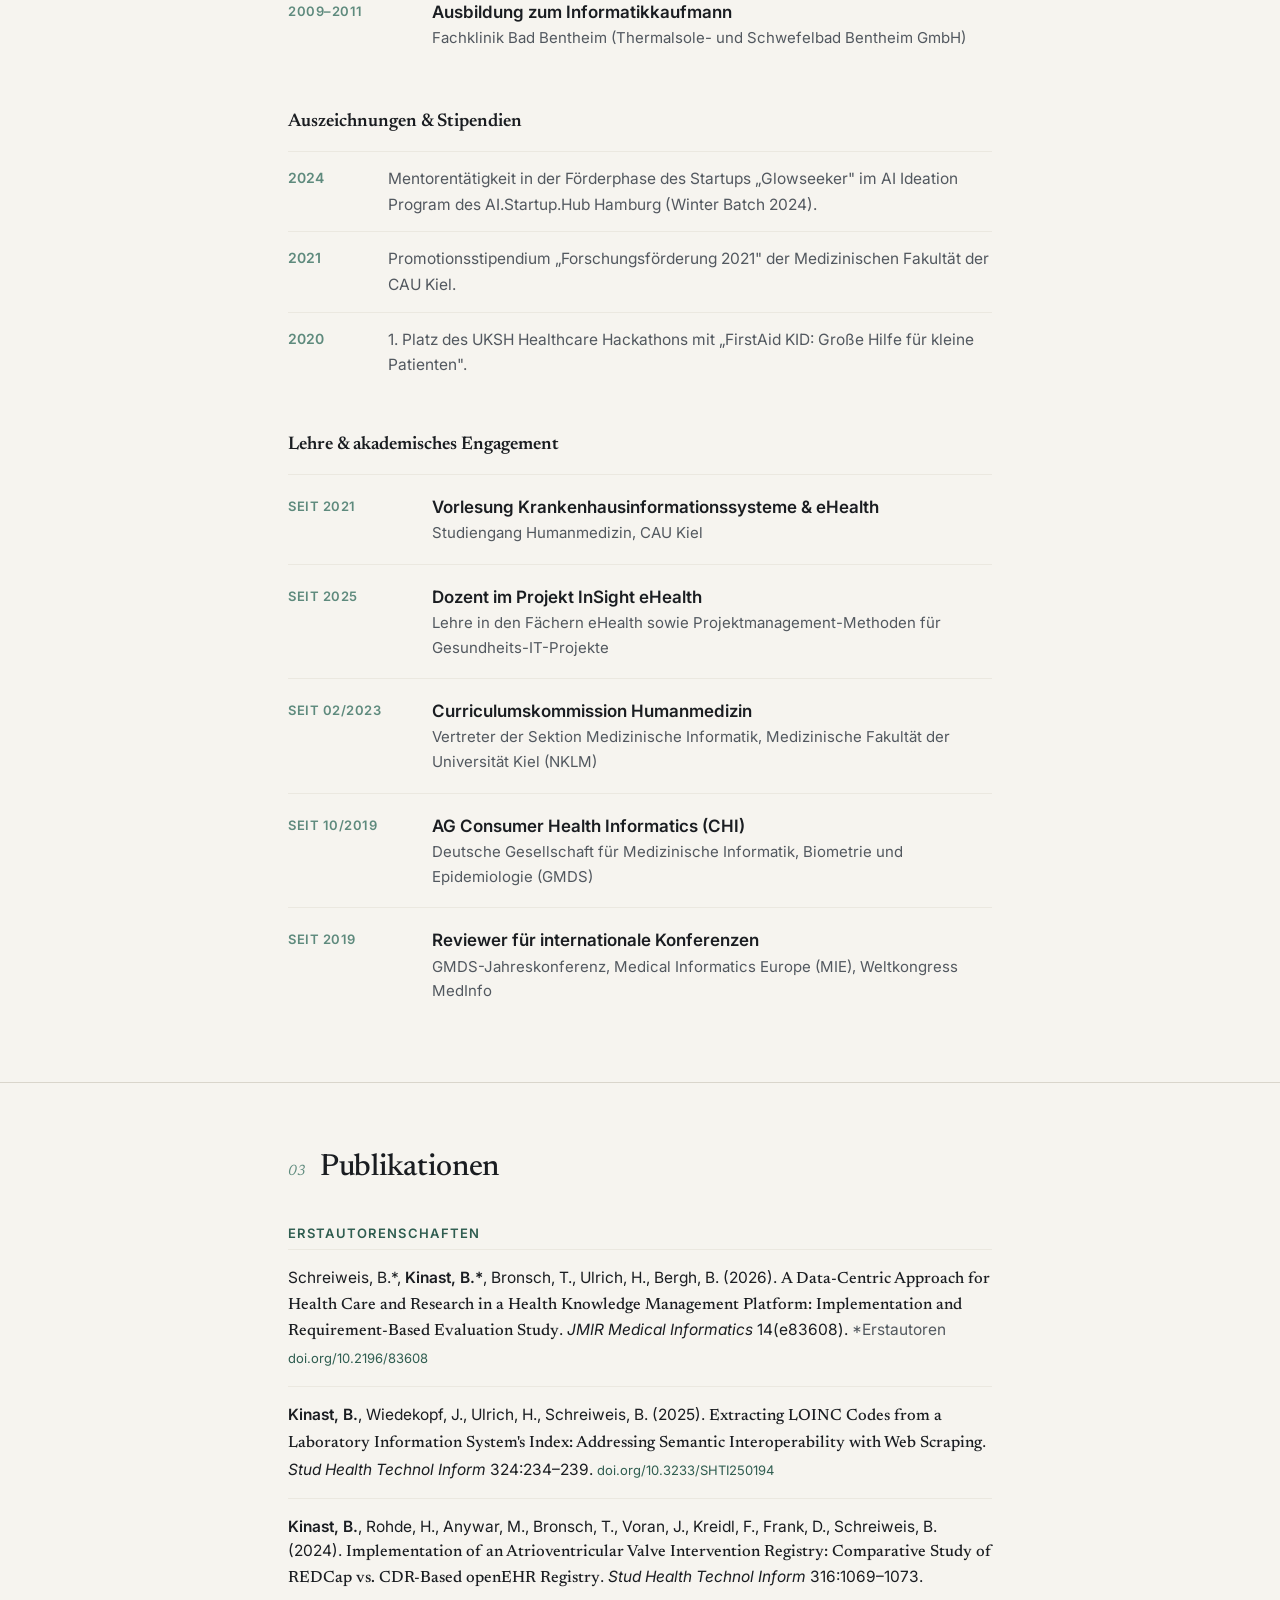
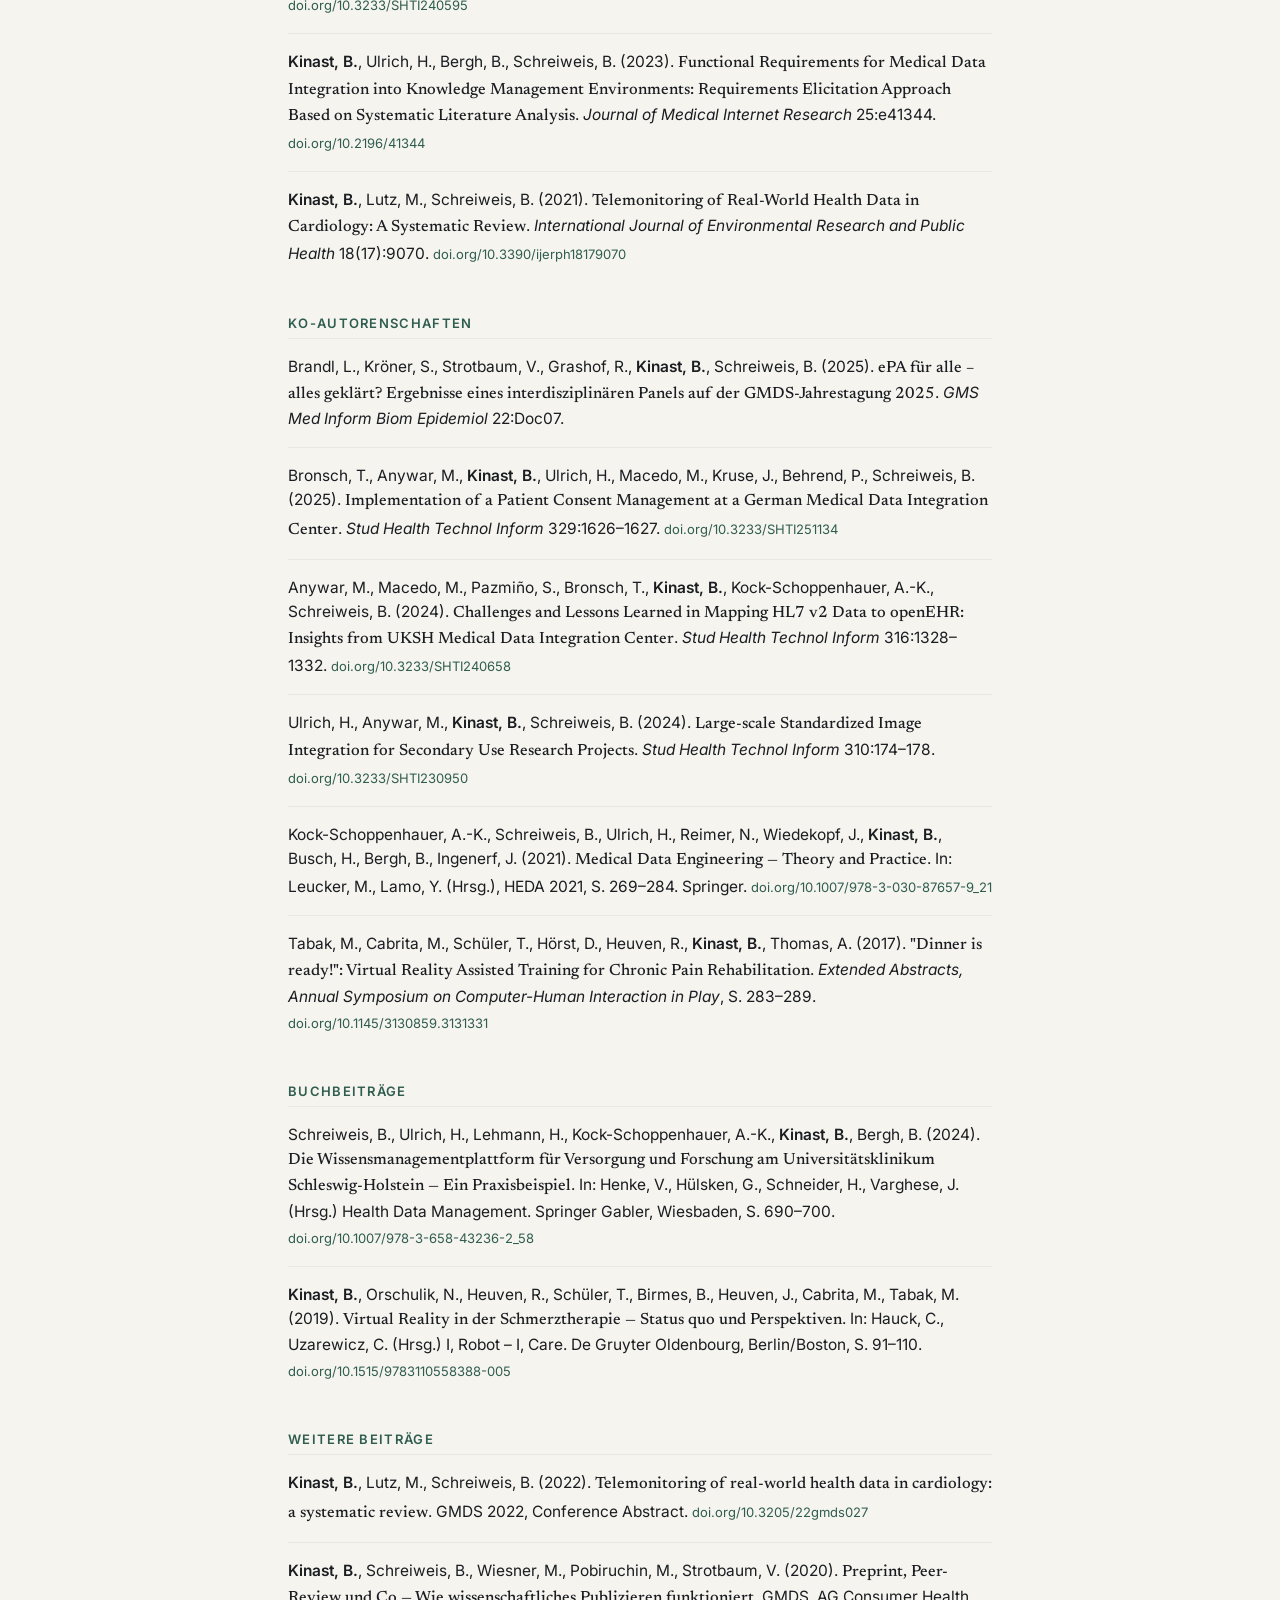
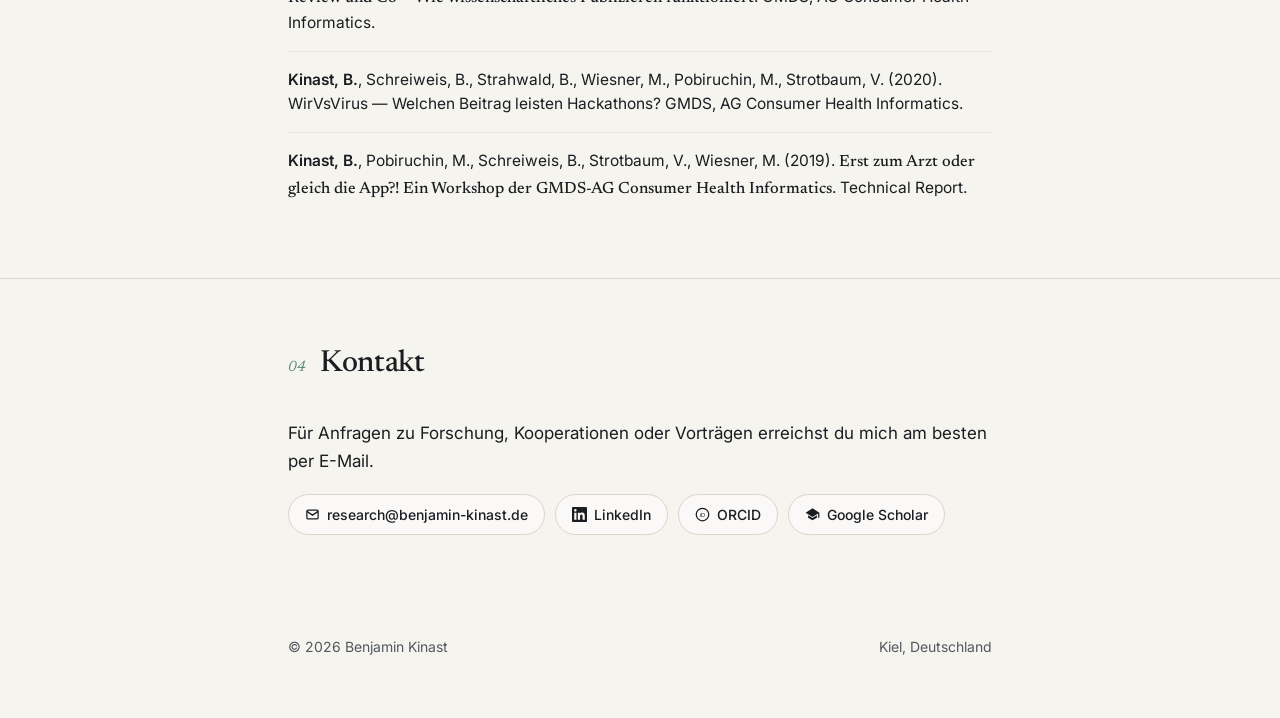
==== commit f0e9952c: "Add files via upload" ====
--- a/index.html
+++ b/index.html
@@ -9,6 +9,8 @@
 <meta property="og:title" content="Benjamin Kinast — Medizinische Informatik">
 <meta property="og:description" content="Requirements Engineering, mHealth, Datenharmonisierung und semantische Interoperabilität in der medizinischen Informatik.">
 <meta property="og:url" content="https://www.benjamin-kinast.de">
+<link rel="icon" type="image/x-icon" href="favicon.ico">
+<link rel="icon" type="image/png" href="favicon.png">
 <link rel="preconnect" href="https://fonts.googleapis.com">
 <link rel="preconnect" href="https://fonts.gstatic.com" crossorigin>
 <link href="https://fonts.googleapis.com/css2?family=Newsreader:ital,opsz,wght@0,6..72,400;0,6..72,500;0,6..72,600;1,6..72,400;1,6..72,500&family=Inter:wght@400;500;600&display=swap" rel="stylesheet">
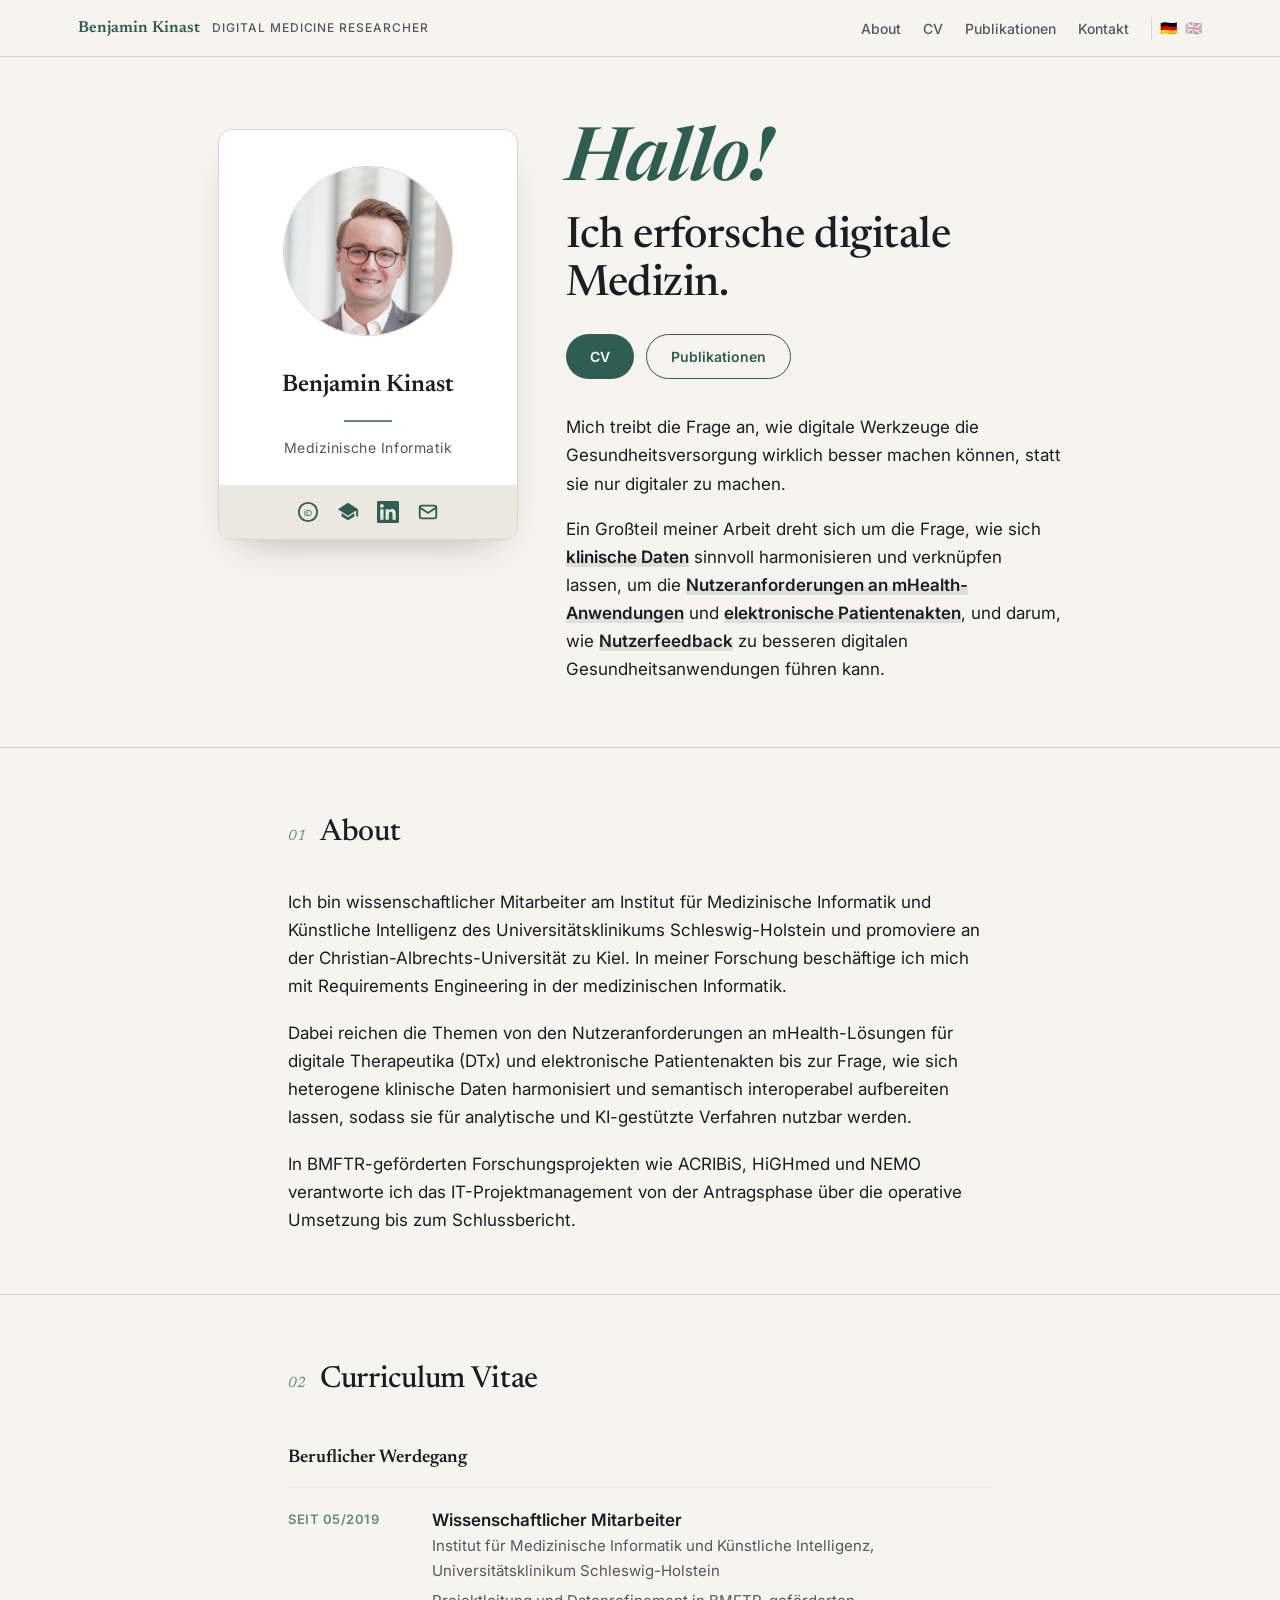
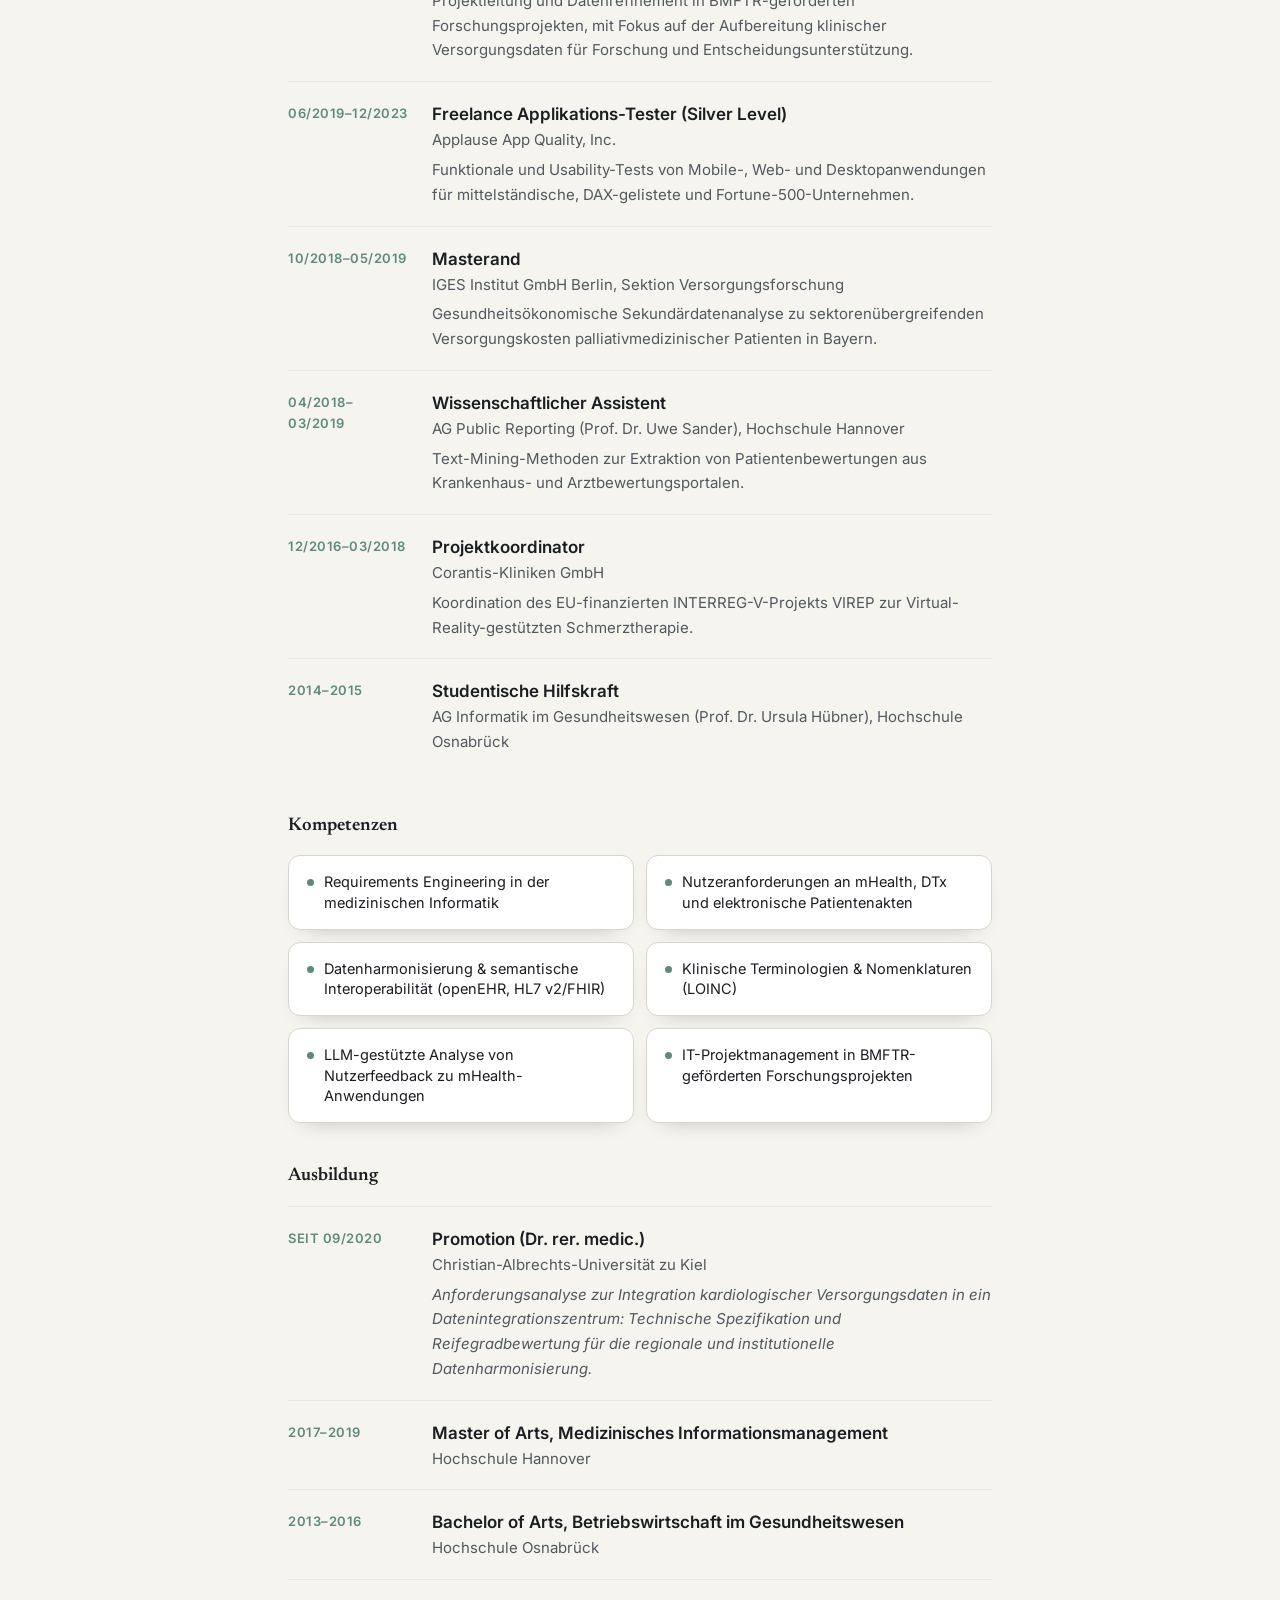
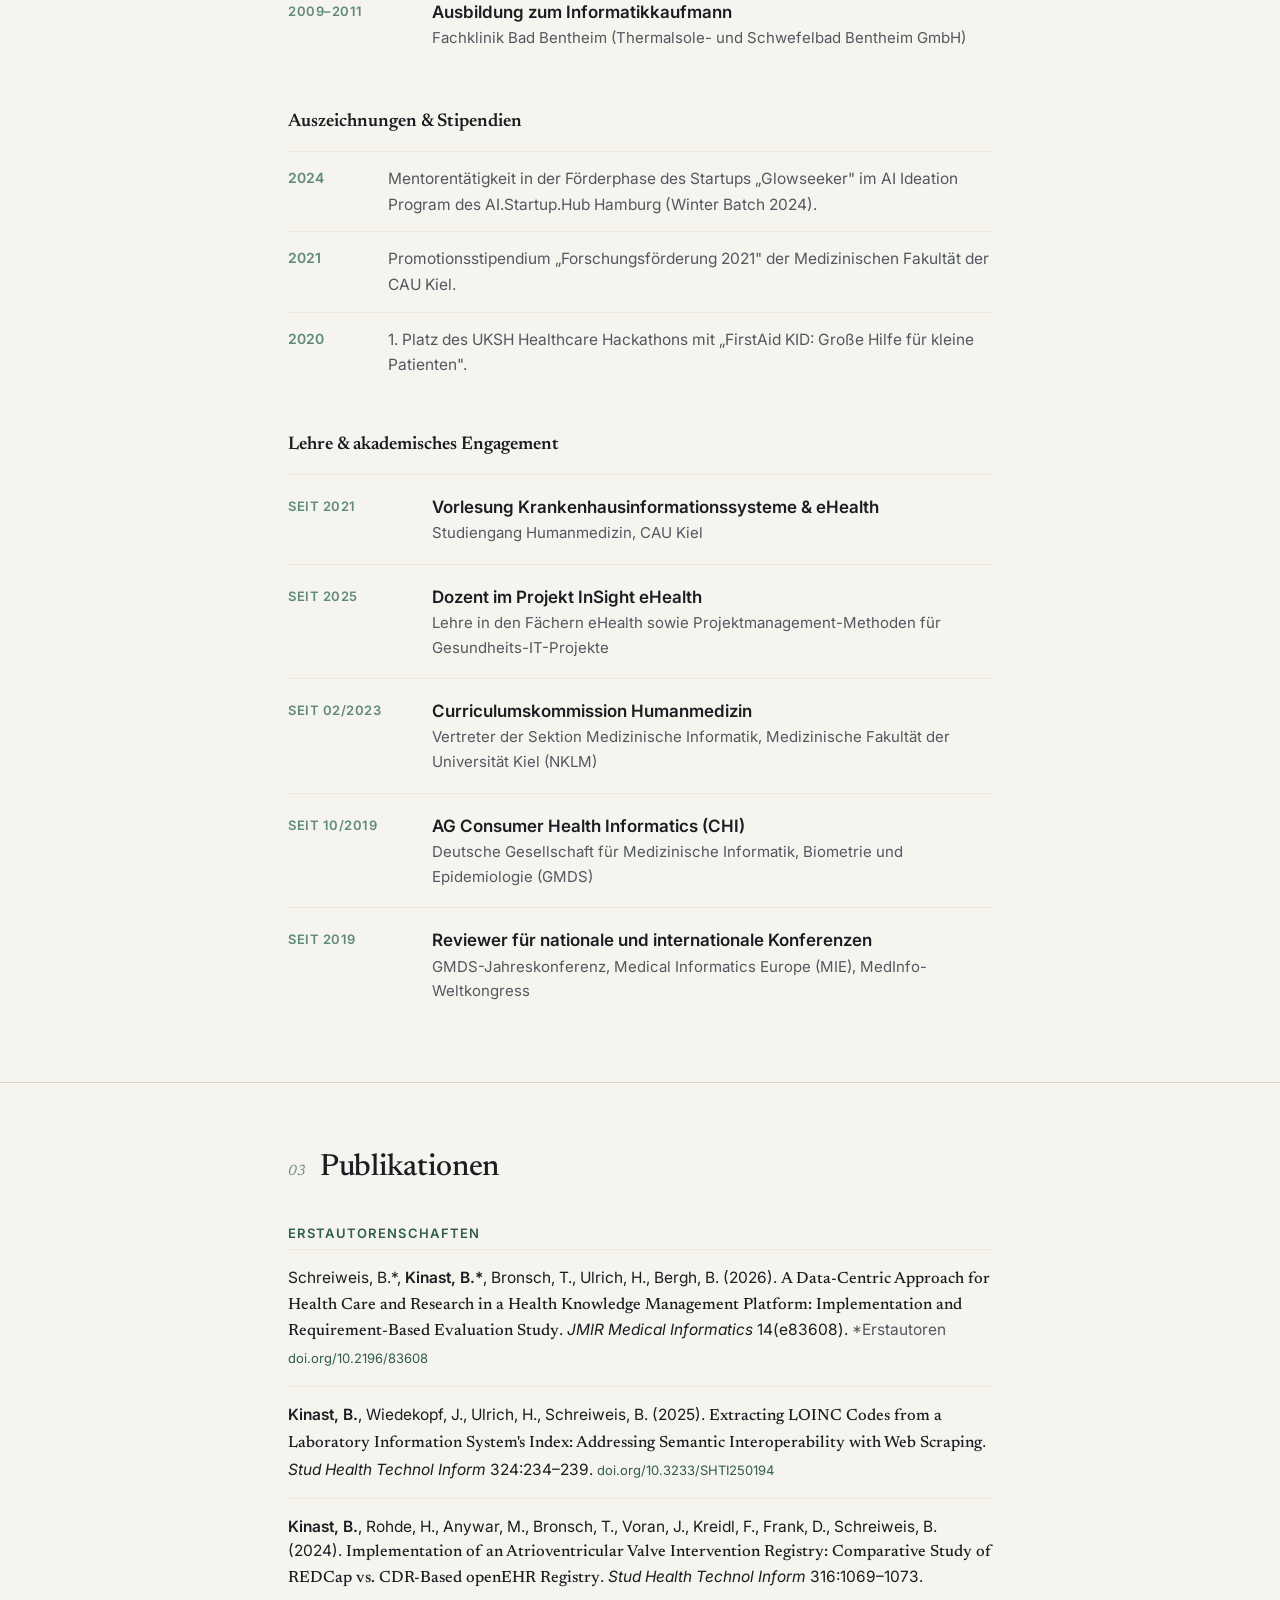
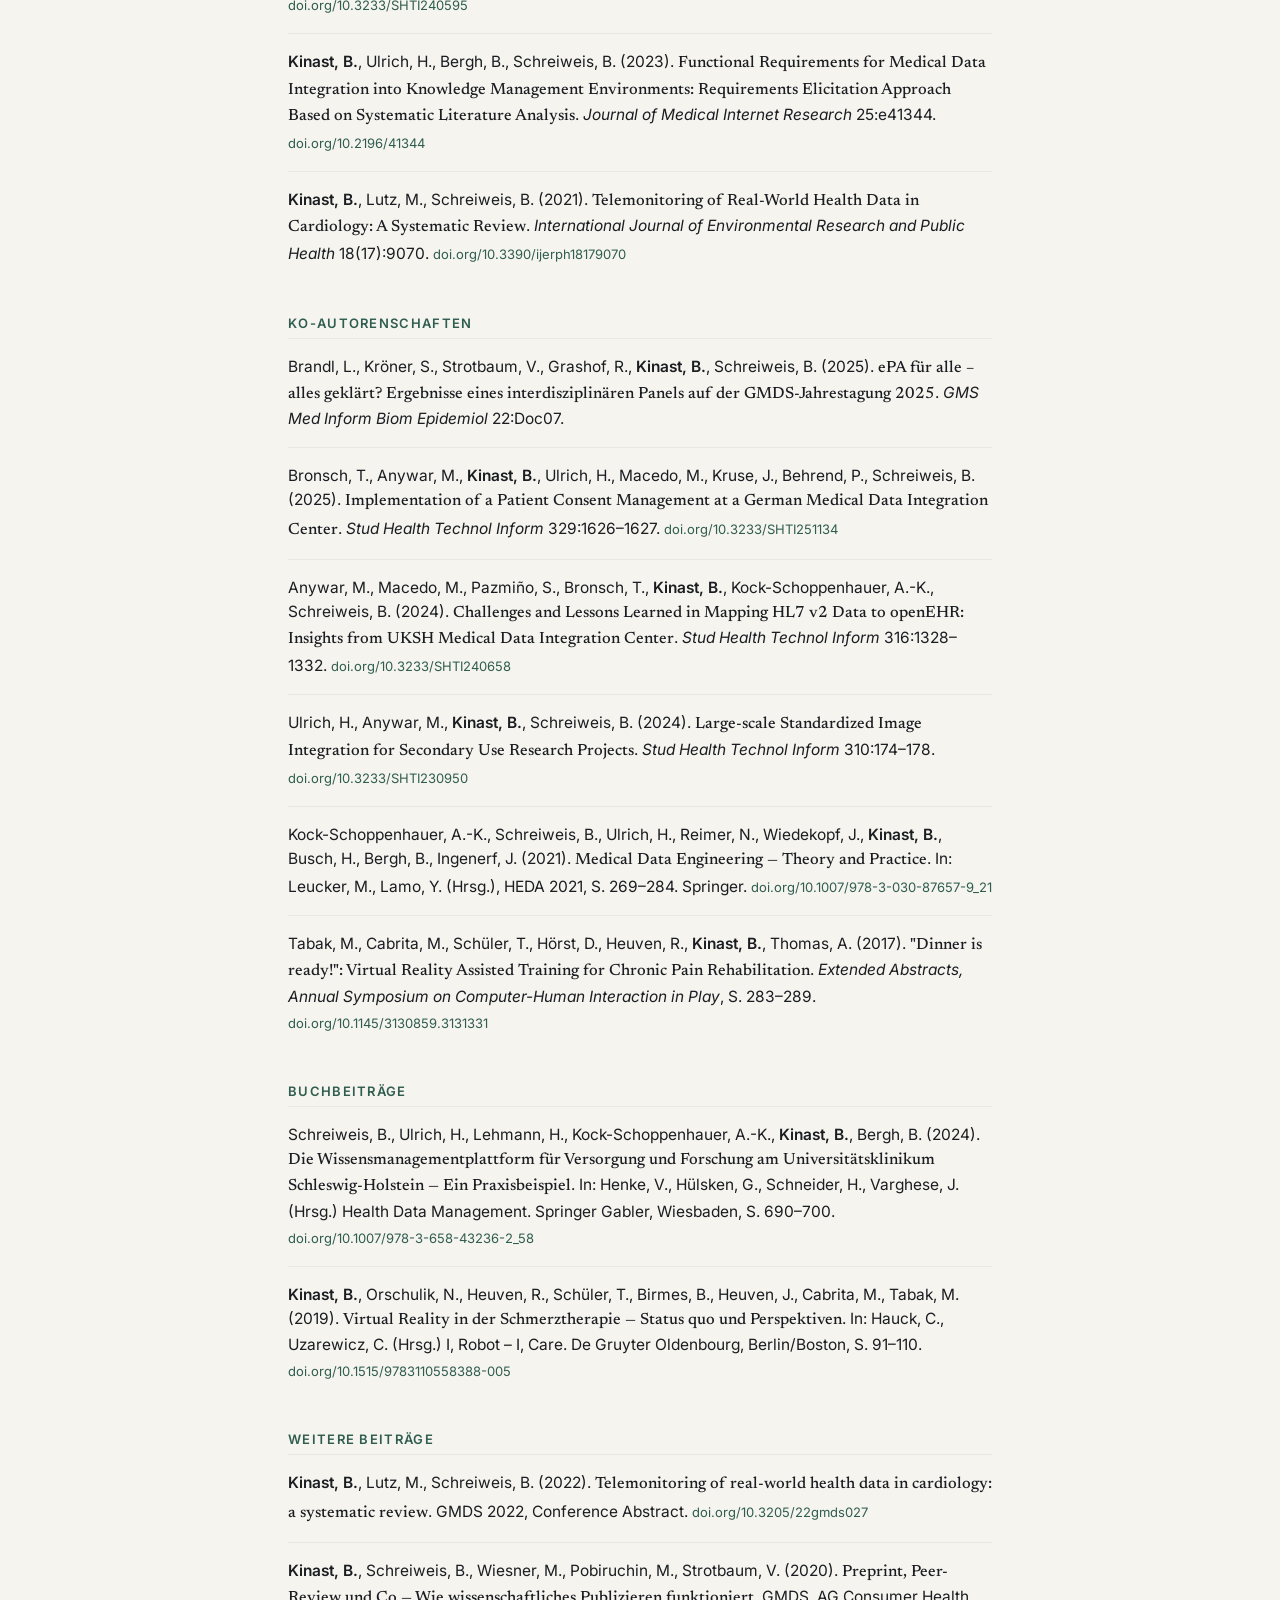
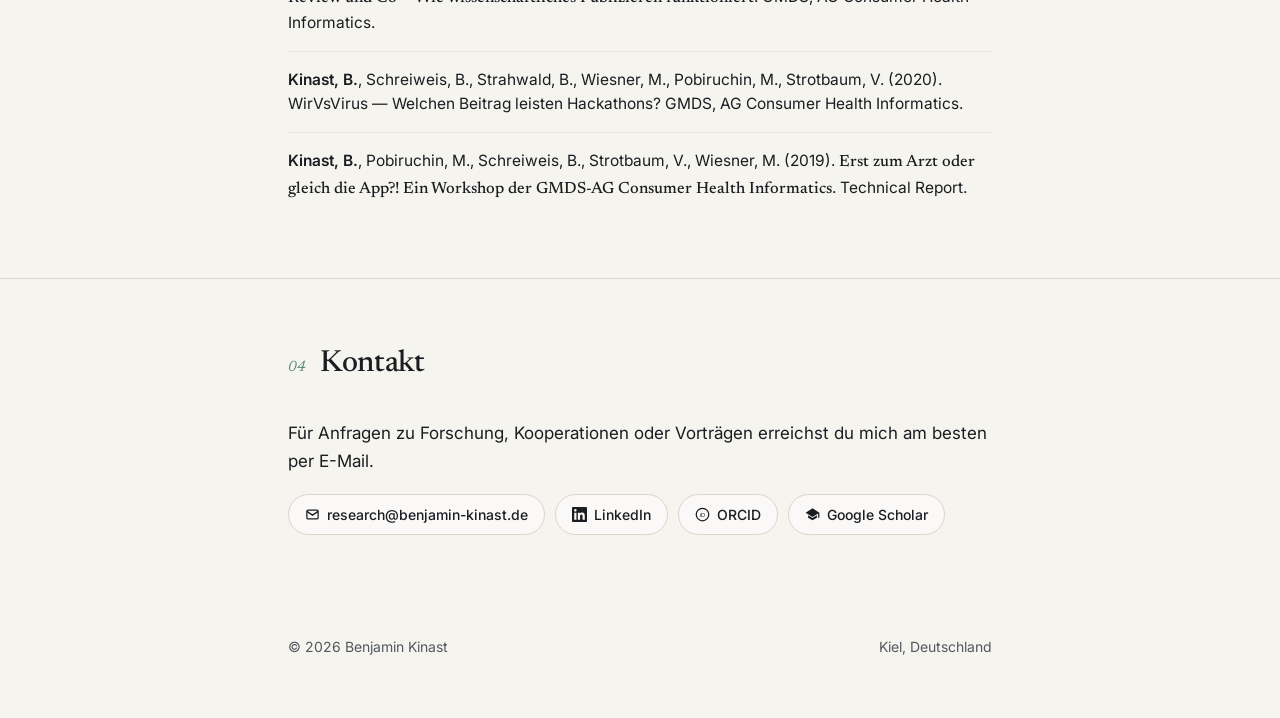
==== commit a3a36aa9: "Add files via upload" ====
--- a/index.html
+++ b/index.html
@@ -160,7 +160,7 @@
       <a href="#cv">CV</a>
       <a href="#publications">Publikationen</a>
       <a href="#kontakt">Kontakt</a>
-      <span class="lang-switch"><a href="index.html" class="lang-active" aria-label="Deutsch">🇩🇪</a><a href="en.html" aria-label="English">🇬🇧</a></span>
+      <span class="lang-switch"><a href="/" class="lang-active" aria-label="Deutsch">🇩🇪</a><a href="en.html" aria-label="English">🇬🇧</a></span>
     </div>
   </div>
 </nav>
@@ -199,7 +199,7 @@
         </div>
         <div class="hero-intro">
           <p>Mich treibt die Frage an, wie digitale Werkzeuge die Gesundheitsversorgung wirklich besser machen können, statt sie nur digitaler zu machen.</p>
-          <p>Ein Großteil meiner Arbeit dreht sich um die <strong>Nutzeranforderungen an mHealth-Anwendungen</strong> und <strong>elektronische Patientenakten</strong>, um die Frage, wie sich <strong>klinische Daten</strong> sinnvoll harmonisieren und verknüpfen lassen, und darum, wie <strong>Nutzerfeedback</strong> zu besseren digitalen Gesundheitsanwendungen führen kann.</p>
+          <p>Ein Großteil meiner Arbeit dreht sich um die Frage, wie sich <strong>klinische Daten</strong> sinnvoll harmonisieren und verknüpfen lassen, um die <strong>Nutzeranforderungen an mHealth-Anwendungen</strong> und <strong>elektronische Patientenakten</strong>, und darum, wie <strong>Nutzerfeedback</strong> zu besseren digitalen Gesundheitsanwendungen führen kann.</p>
         </div>
       </div>
 
@@ -214,7 +214,7 @@
       <div class="sec-head"><span class="sec-num">01</span><h2>About</h2></div>
       <p>Ich bin wissenschaftlicher Mitarbeiter am Institut für Medizinische Informatik und Künstliche Intelligenz des Universitätsklinikums Schleswig-Holstein und promoviere an der Christian-Albrechts-Universität zu Kiel. In meiner Forschung beschäftige ich mich mit Requirements Engineering in der medizinischen Informatik.</p>
       <p>Dabei reichen die Themen von den Nutzeranforderungen an mHealth-Lösungen für digitale Therapeutika (DTx) und elektronische Patientenakten bis zur Frage, wie sich heterogene klinische Daten harmonisiert und semantisch interoperabel aufbereiten lassen, sodass sie für analytische und KI-gestützte Verfahren nutzbar werden.</p>
-      <p>In BMBF-geförderten Forschungsprojekten wie ACRIBiS, HiGHmed und NEMO verantworte ich das IT-Projektmanagement von der Antragsphase über die operative Umsetzung bis zum Schlussbericht.</p>
+      <p>In BMFTR-geförderten Forschungsprojekten wie ACRIBiS, HiGHmed und NEMO verantworte ich das IT-Projektmanagement von der Antragsphase über die operative Umsetzung bis zum Schlussbericht.</p>
     </div>
   </section>
 
@@ -228,7 +228,7 @@
         <div class="tl-body">
           <div class="role">Wissenschaftlicher Mitarbeiter</div>
           <div class="place">Institut für Medizinische Informatik und Künstliche Intelligenz, Universitätsklinikum Schleswig-Holstein</div>
-          <p>Projektleitung und Datenrefinement in BMBF-geförderten Forschungsprojekten, mit Fokus auf der Aufbereitung klinischer Versorgungsdaten für Forschung und Entscheidungsunterstützung.</p>
+          <p>Projektleitung und Datenrefinement in BMFTR-geförderten Forschungsprojekten, mit Fokus auf der Aufbereitung klinischer Versorgungsdaten für Forschung und Entscheidungsunterstützung.</p>
         </div>
       </div>
       <div class="tl-item">
@@ -278,7 +278,7 @@
         <div class="skill">Datenharmonisierung & semantische Interoperabilität (openEHR, HL7 v2/FHIR)</div>
         <div class="skill">Klinische Terminologien & Nomenklaturen (LOINC)</div>
         <div class="skill">LLM-gestützte Analyse von Nutzerfeedback zu mHealth-Anwendungen</div>
-        <div class="skill">Projektleitung in BMBF-geförderten Forschungsprojekten</div>
+        <div class="skill">IT-Projektmanagement in BMFTR-geförderten Forschungsprojekten</div>
       </div>
 
       <div class="subhead">Ausbildung</div>
@@ -358,8 +358,8 @@
       <div class="tl-item">
         <div class="tl-period">seit 2019</div>
         <div class="tl-body">
-          <div class="role">Reviewer für internationale Konferenzen</div>
-          <div class="place">GMDS-Jahreskonferenz, Medical Informatics Europe (MIE), Weltkongress MedInfo</div>
+          <div class="role">Reviewer für nationale und internationale Konferenzen</div>
+          <div class="place">GMDS-Jahreskonferenz, Medical Informatics Europe (MIE), MedInfo-Weltkongress</div>
         </div>
       </div>
 
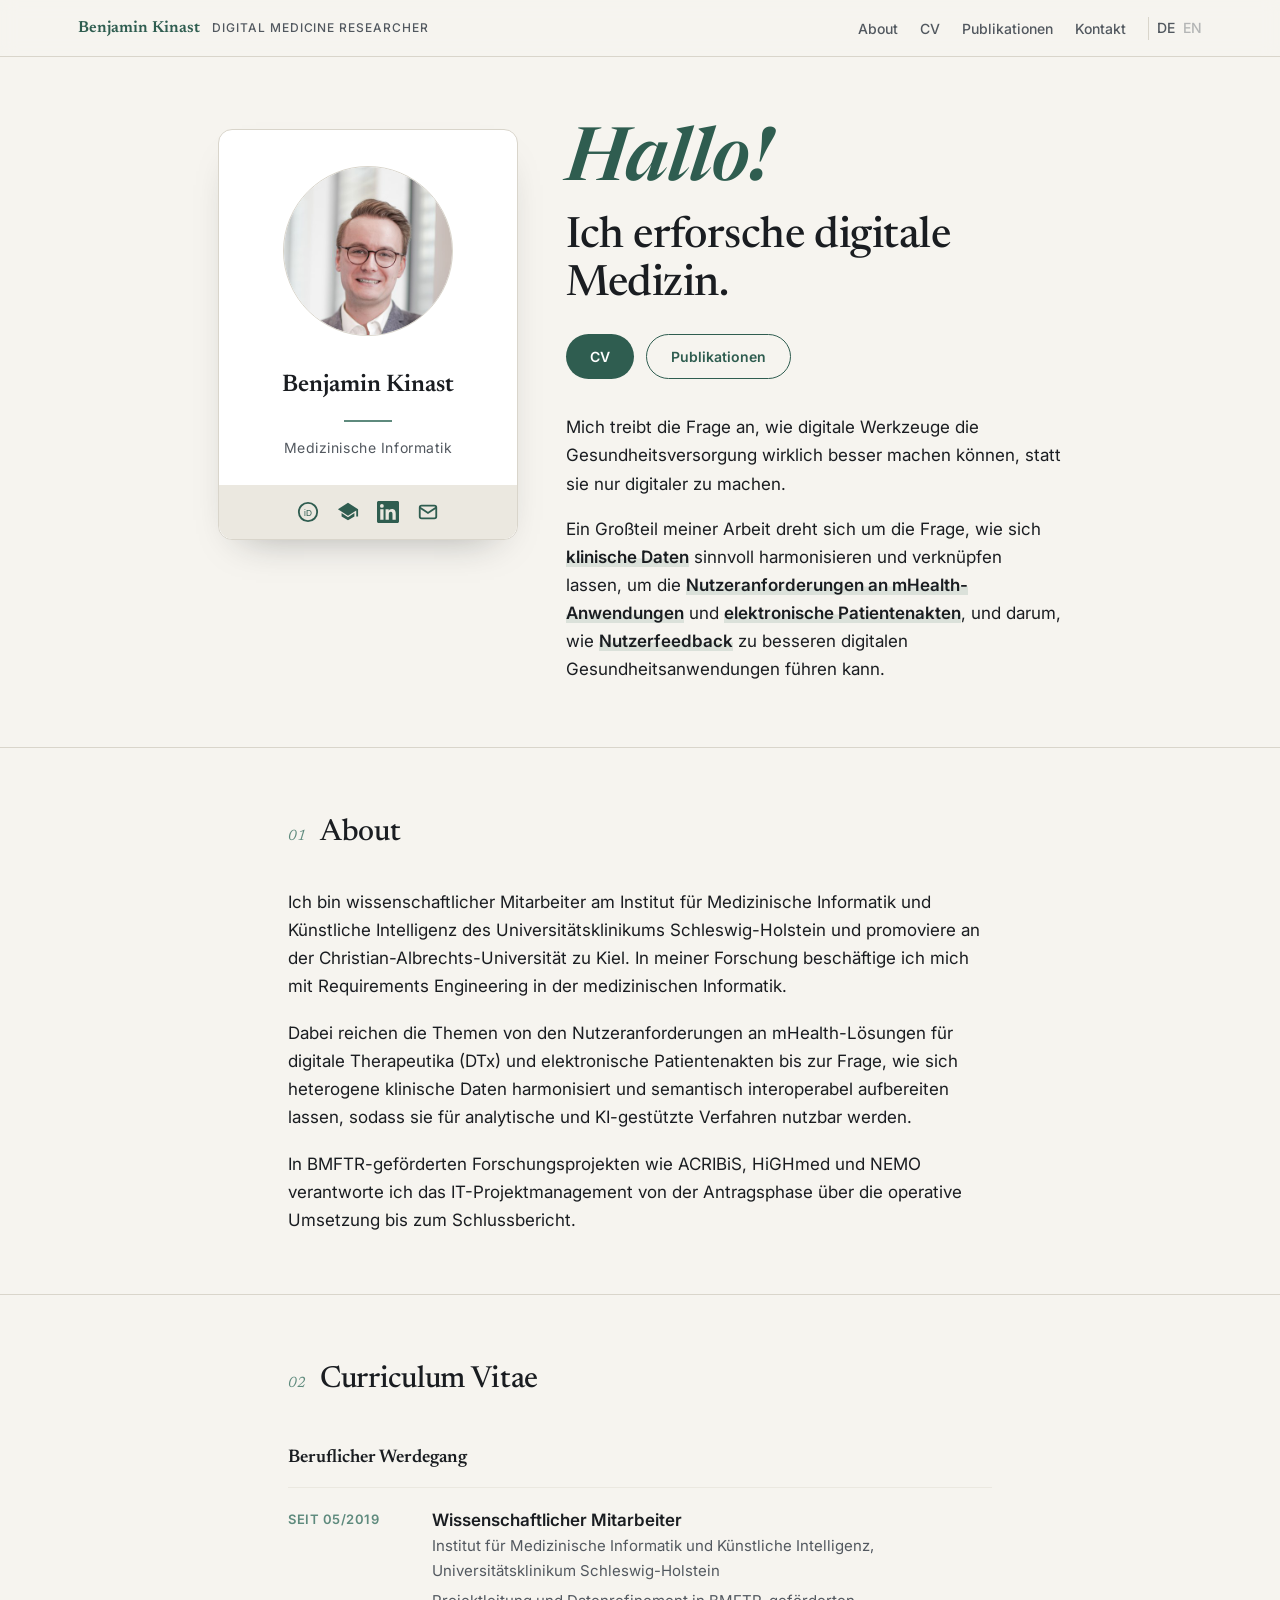
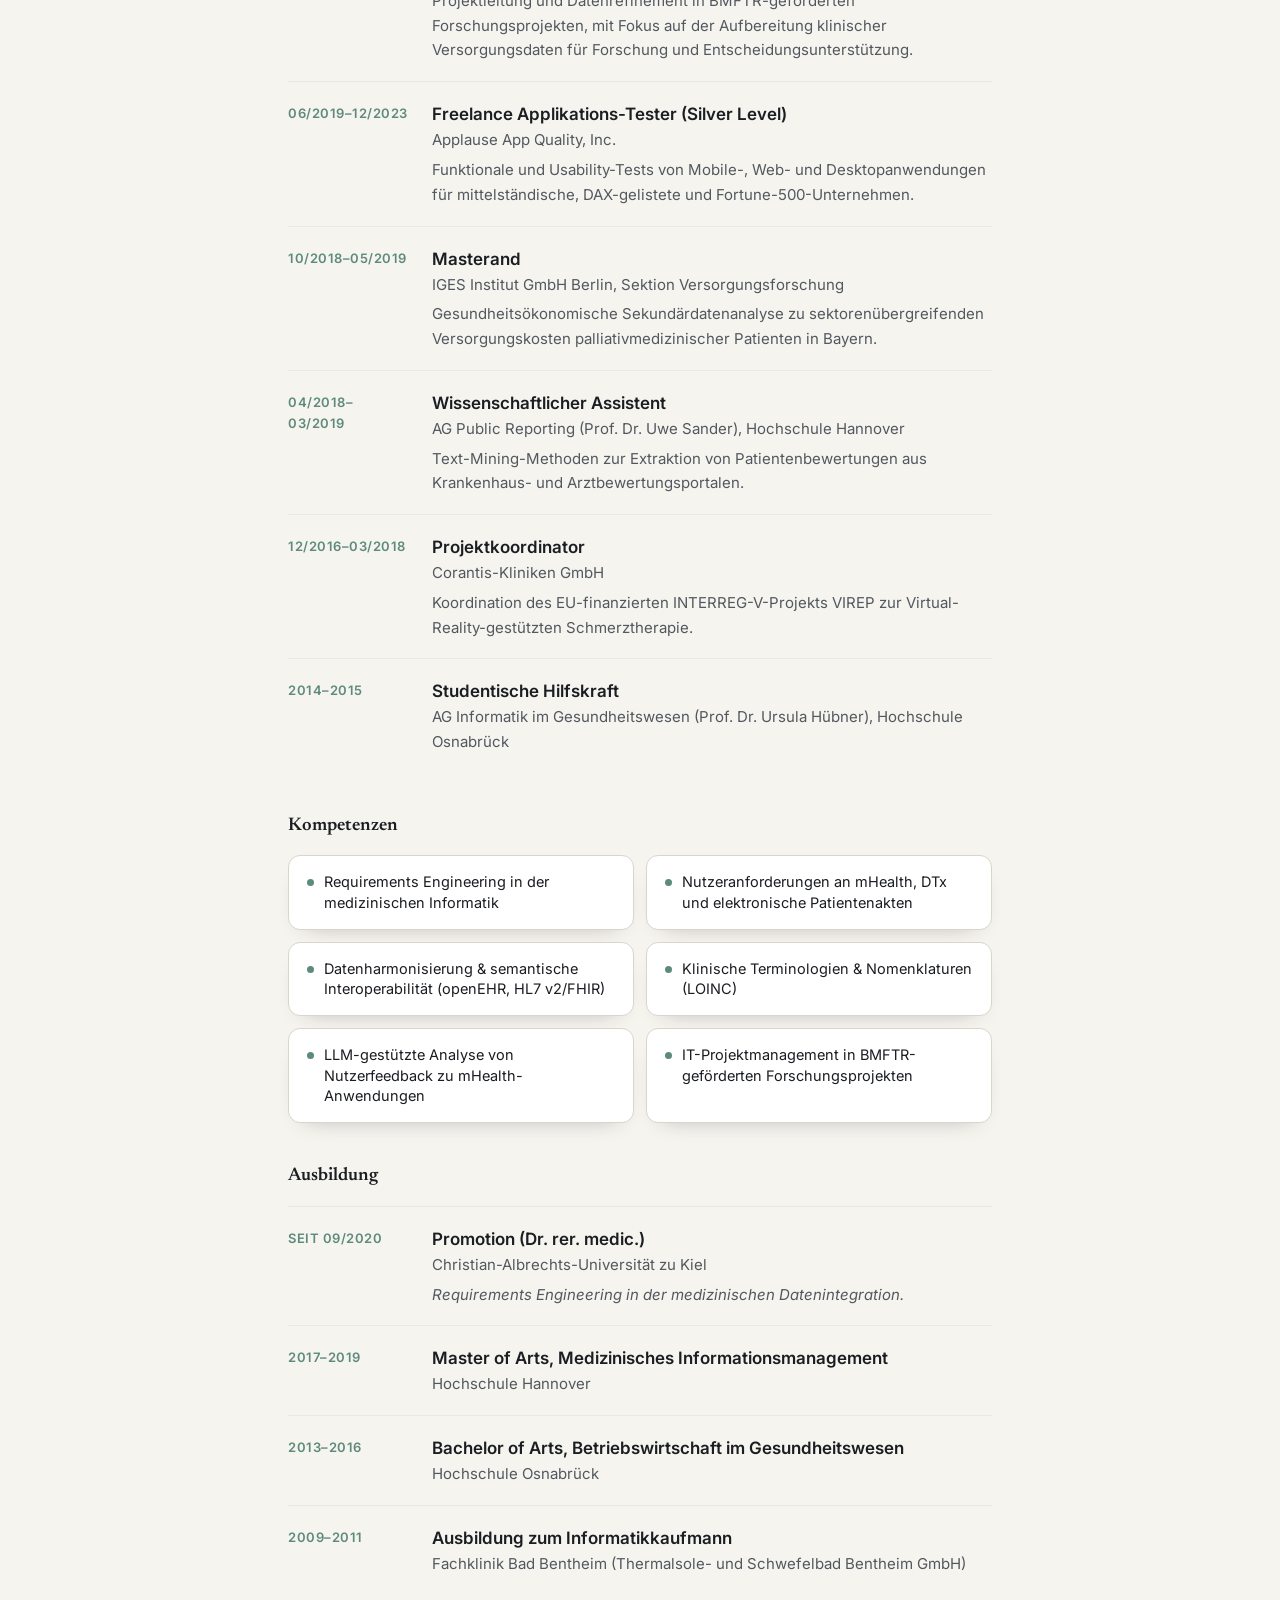
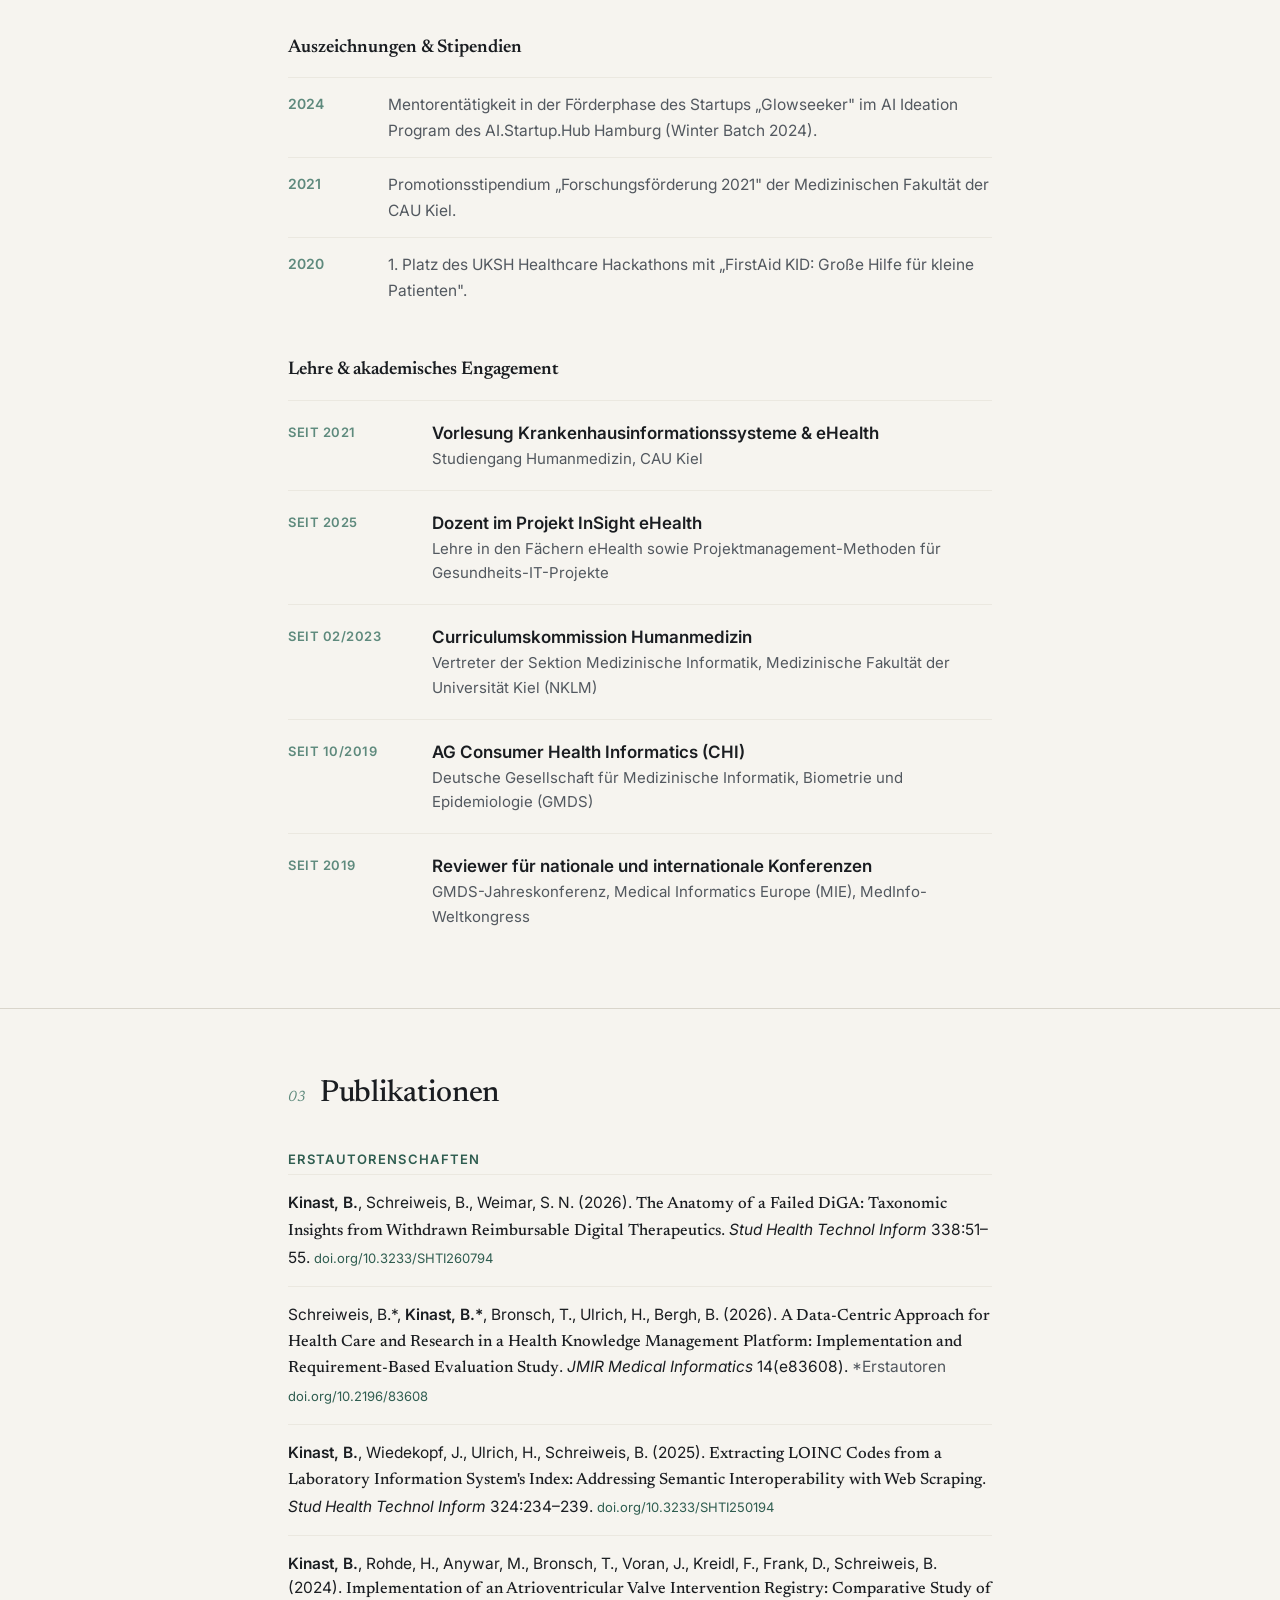
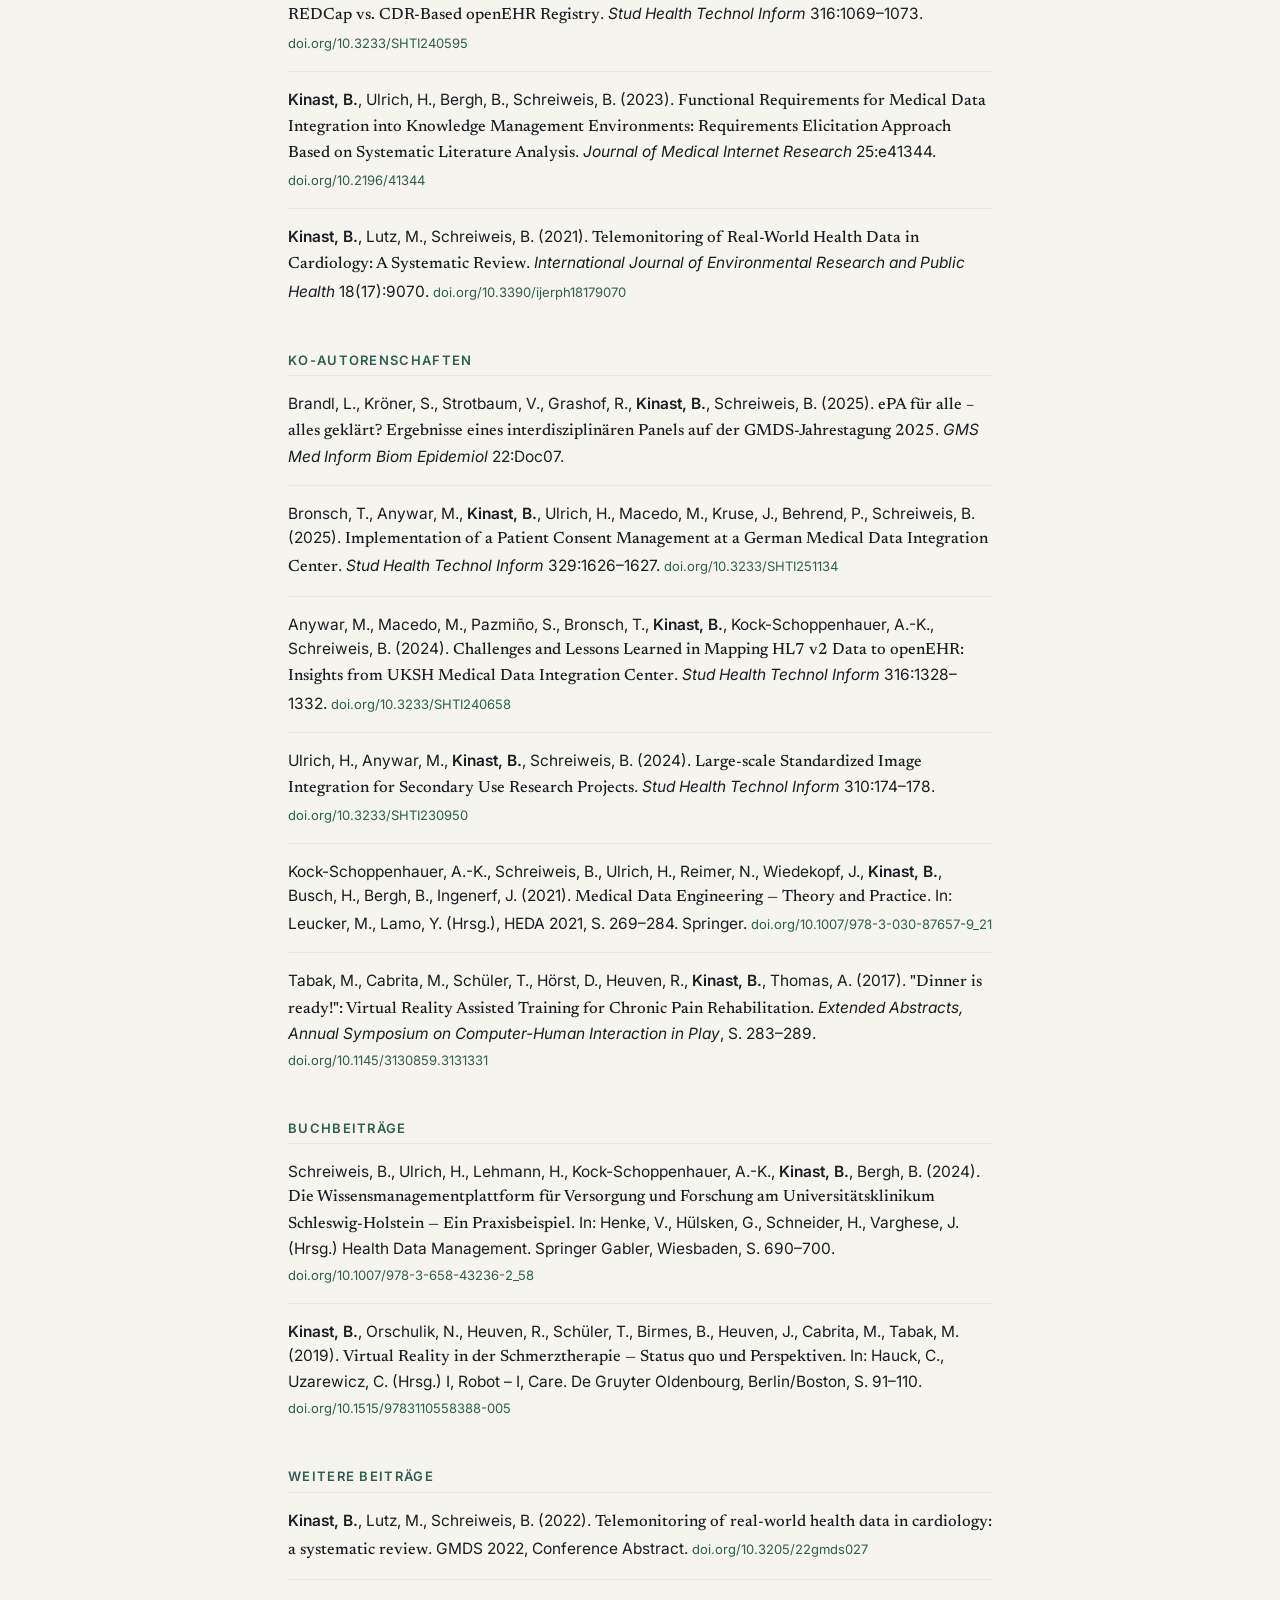
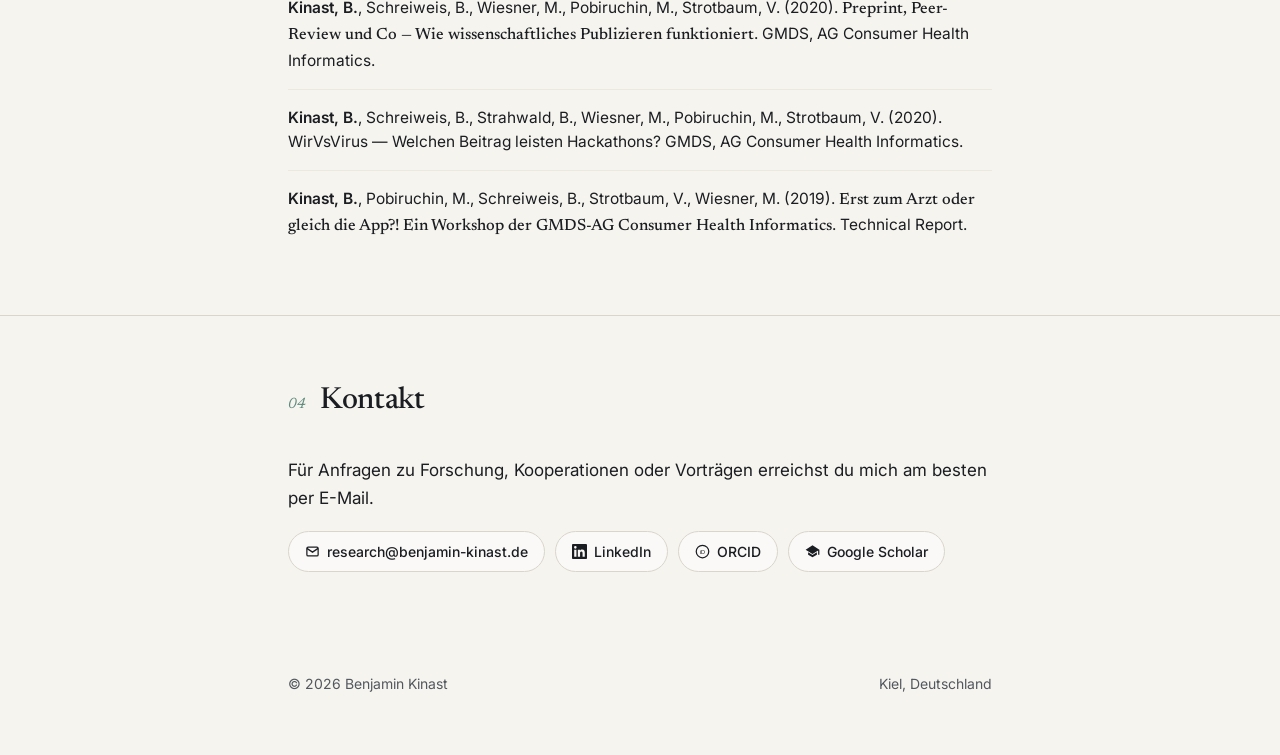
==== commit 5fd39152: "Add files via upload" ====
--- a/index.html
+++ b/index.html
@@ -160,7 +160,7 @@
       <a href="#cv">CV</a>
       <a href="#publications">Publikationen</a>
       <a href="#kontakt">Kontakt</a>
-      <span class="lang-switch"><a href="/" class="lang-active" aria-label="Deutsch">🇩🇪</a><a href="en.html" aria-label="English">🇬🇧</a></span>
+      <span class="lang-switch"><a href="/" class="lang-active">DE</a><a href="en.html">EN</a></span>
     </div>
   </div>
 </nav>
@@ -287,7 +287,7 @@
         <div class="tl-body">
           <div class="role">Promotion (Dr. rer. medic.)</div>
           <div class="place">Christian-Albrechts-Universität zu Kiel</div>
-          <p class="thesis">Anforderungsanalyse zur Integration kardiologischer Versorgungsdaten in ein Datenintegrationszentrum: Technische Spezifikation und Reifegradbewertung für die regionale und institutionelle Datenharmonisierung.</p>
+          <p class="thesis">Requirements Engineering in der medizinischen Datenintegration.</p>
         </div>
       </div>
       <div class="tl-item">
@@ -371,6 +371,7 @@
       <div class="sec-head"><span class="sec-num">03</span><h2>Publikationen</h2></div>
 
       <div class="pub-group-title">Erstautorenschaften</div>
+      <div class="pub"><span class="self">Kinast, B.</span>, Schreiweis, B., Weimar, S. N. (2026). <span class="pub-title">The Anatomy of a Failed DiGA: Taxonomic Insights from Withdrawn Reimbursable Digital Therapeutics</span>. <em>Stud Health Technol Inform</em> 338:51–55. <a class="doi" href="https://doi.org/10.3233/SHTI260794" target="_blank" rel="noopener">doi.org/10.3233/SHTI260794</a></div>
       <div class="pub">Schreiweis, B.*, <span class="self">Kinast, B.*</span>, Bronsch, T., Ulrich, H., Bergh, B. (2026). <span class="pub-title">A Data-Centric Approach for Health Care and Research in a Health Knowledge Management Platform: Implementation and Requirement-Based Evaluation Study</span>. <em>JMIR Medical Informatics</em> 14(e83608). <span class="muted">*Erstautoren</span> <a class="doi" href="https://doi.org/10.2196/83608" target="_blank" rel="noopener">doi.org/10.2196/83608</a></div>
       <div class="pub"><span class="self">Kinast, B.</span>, Wiedekopf, J., Ulrich, H., Schreiweis, B. (2025). <span class="pub-title">Extracting LOINC Codes from a Laboratory Information System's Index: Addressing Semantic Interoperability with Web Scraping</span>. <em>Stud Health Technol Inform</em> 324:234–239. <a class="doi" href="https://doi.org/10.3233/SHTI250194" target="_blank" rel="noopener">doi.org/10.3233/SHTI250194</a></div>
       <div class="pub"><span class="self">Kinast, B.</span>, Rohde, H., Anywar, M., Bronsch, T., Voran, J., Kreidl, F., Frank, D., Schreiweis, B. (2024). <span class="pub-title">Implementation of an Atrioventricular Valve Intervention Registry: Comparative Study of REDCap vs. CDR-Based openEHR Registry</span>. <em>Stud Health Technol Inform</em> 316:1069–1073. <a class="doi" href="https://doi.org/10.3233/SHTI240595" target="_blank" rel="noopener">doi.org/10.3233/SHTI240595</a></div>
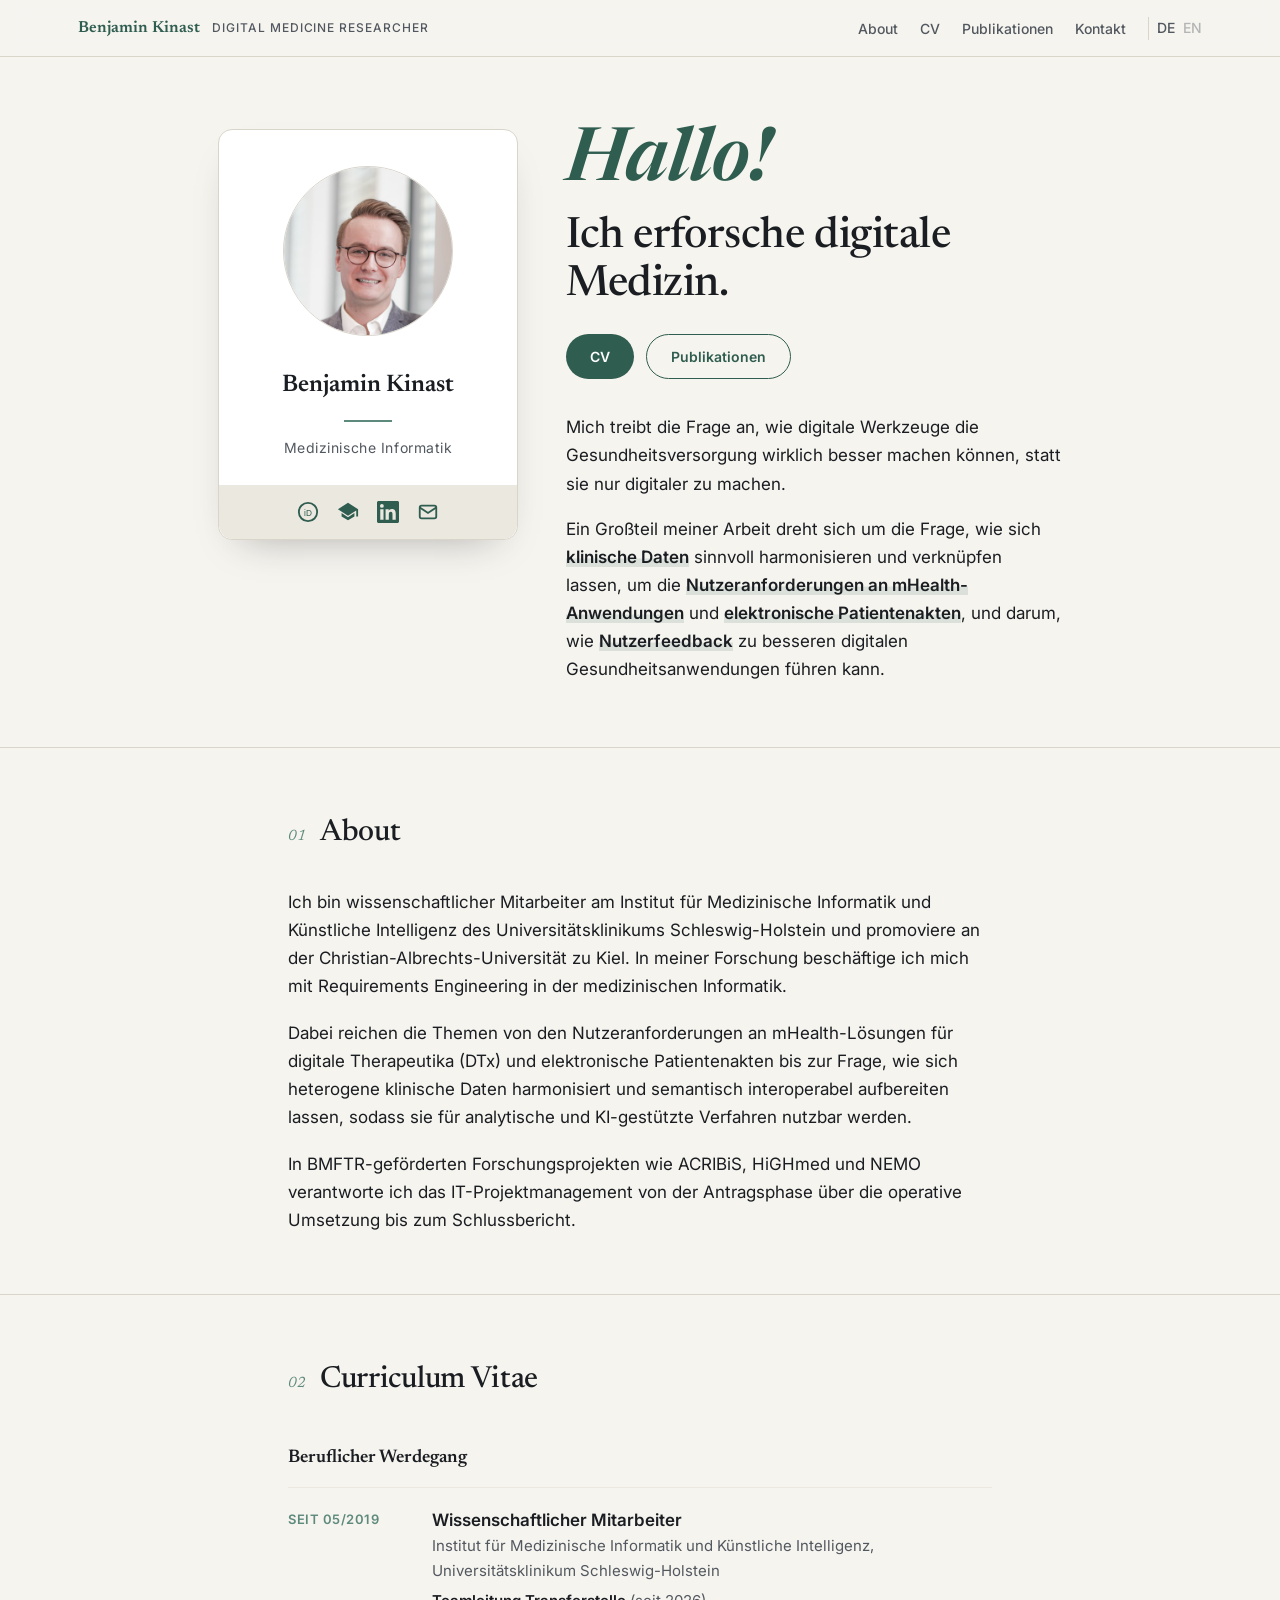
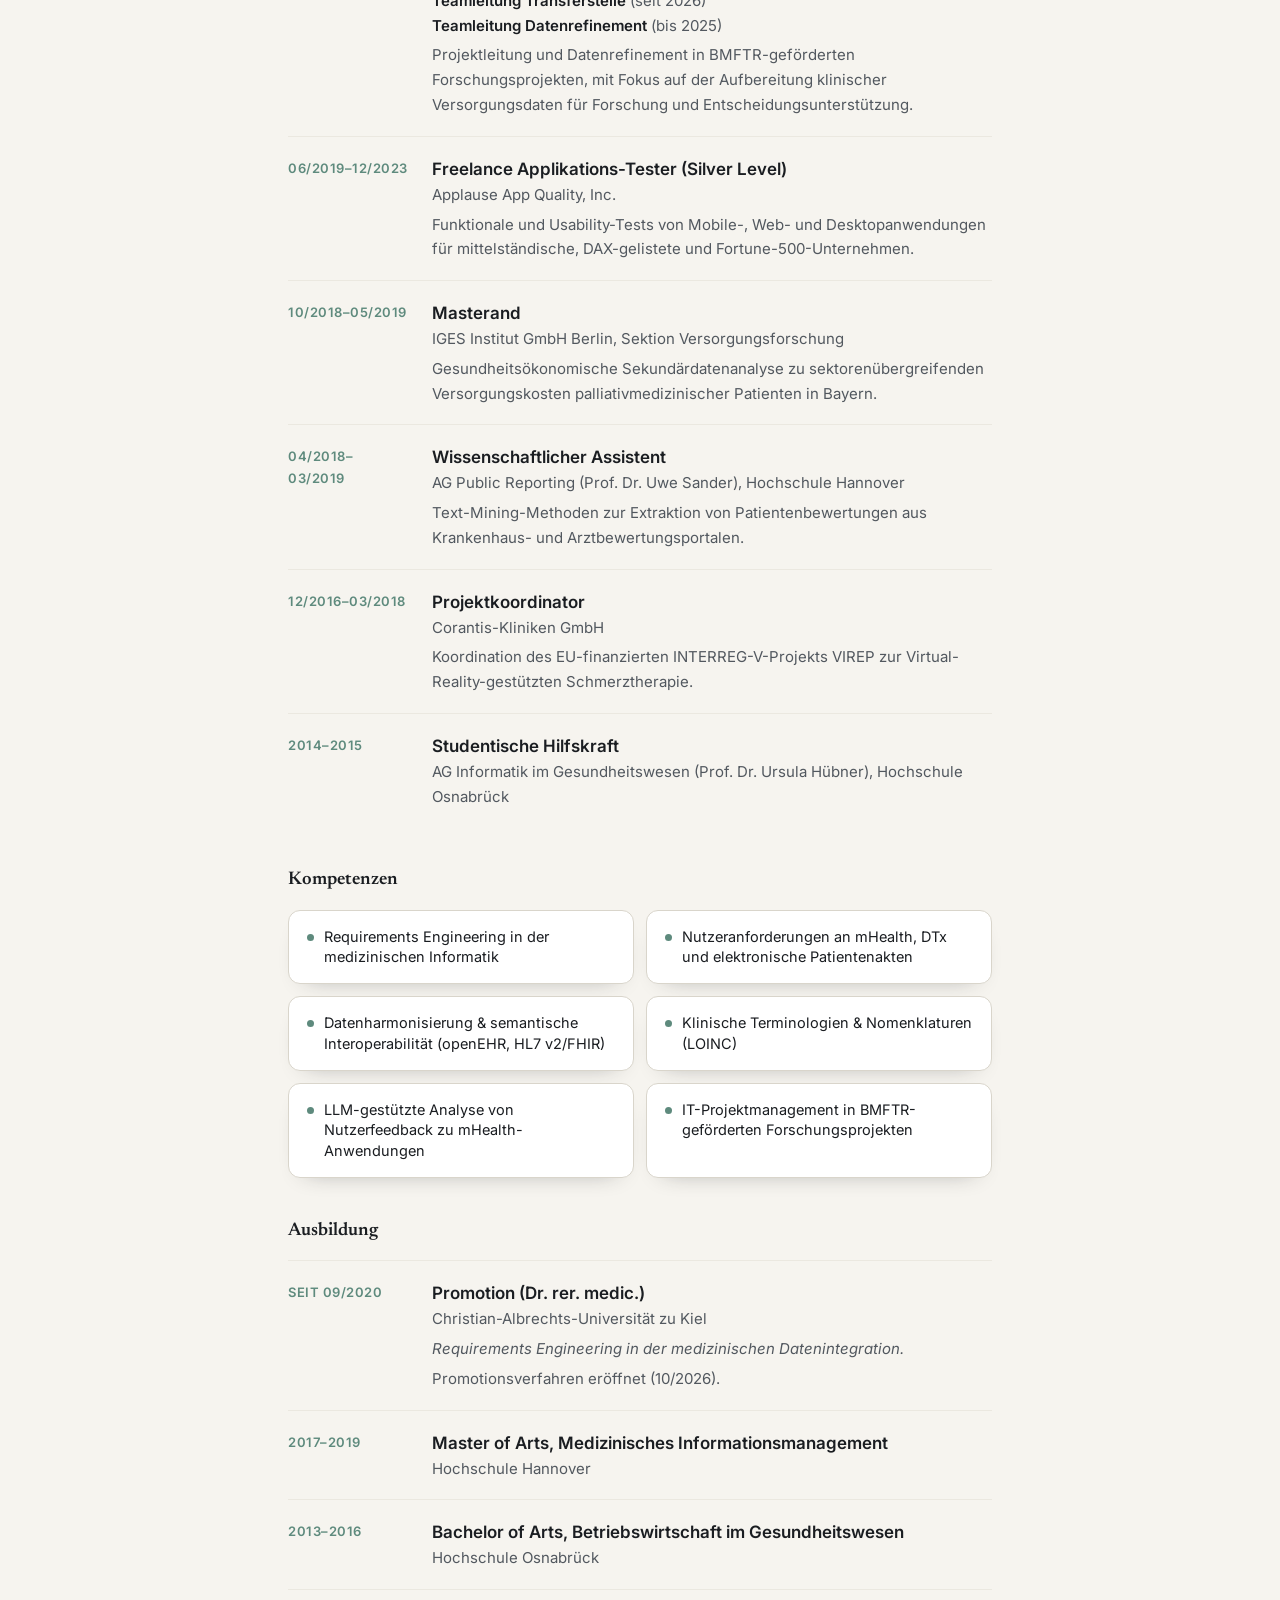
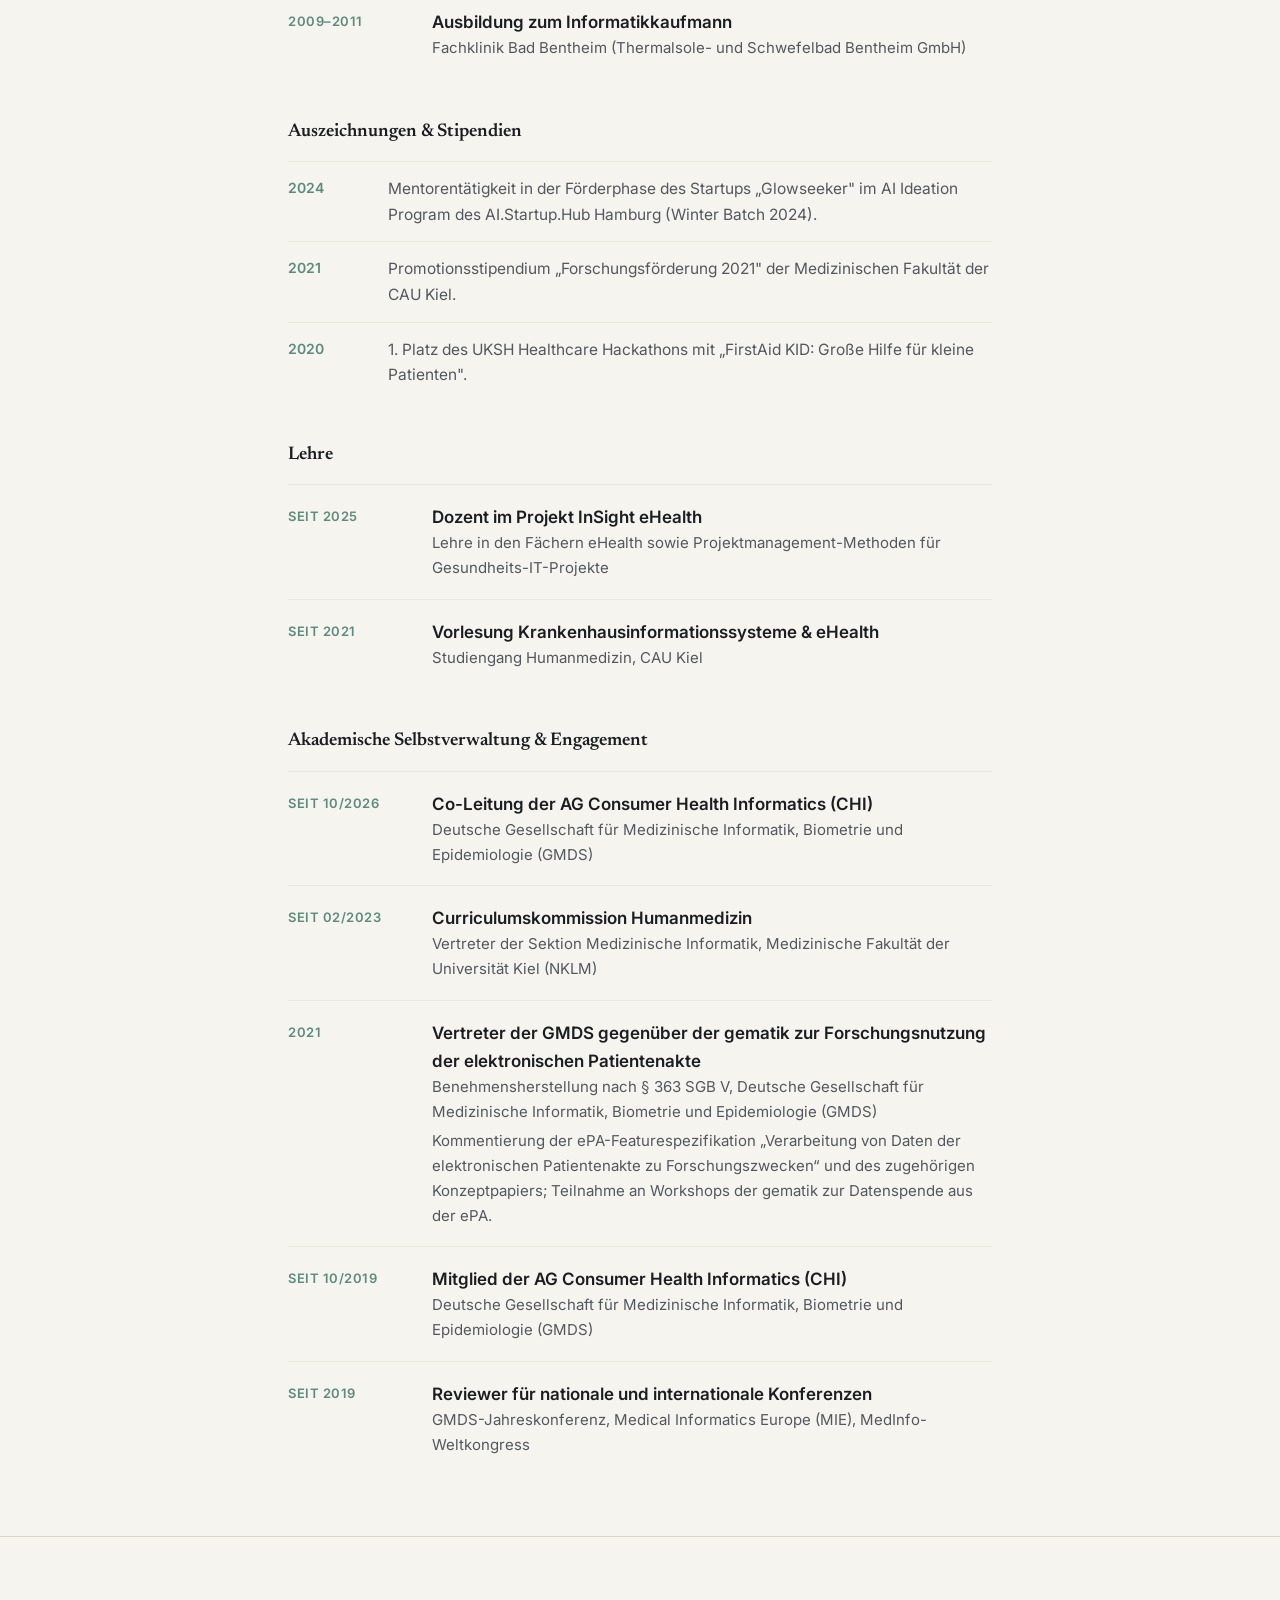
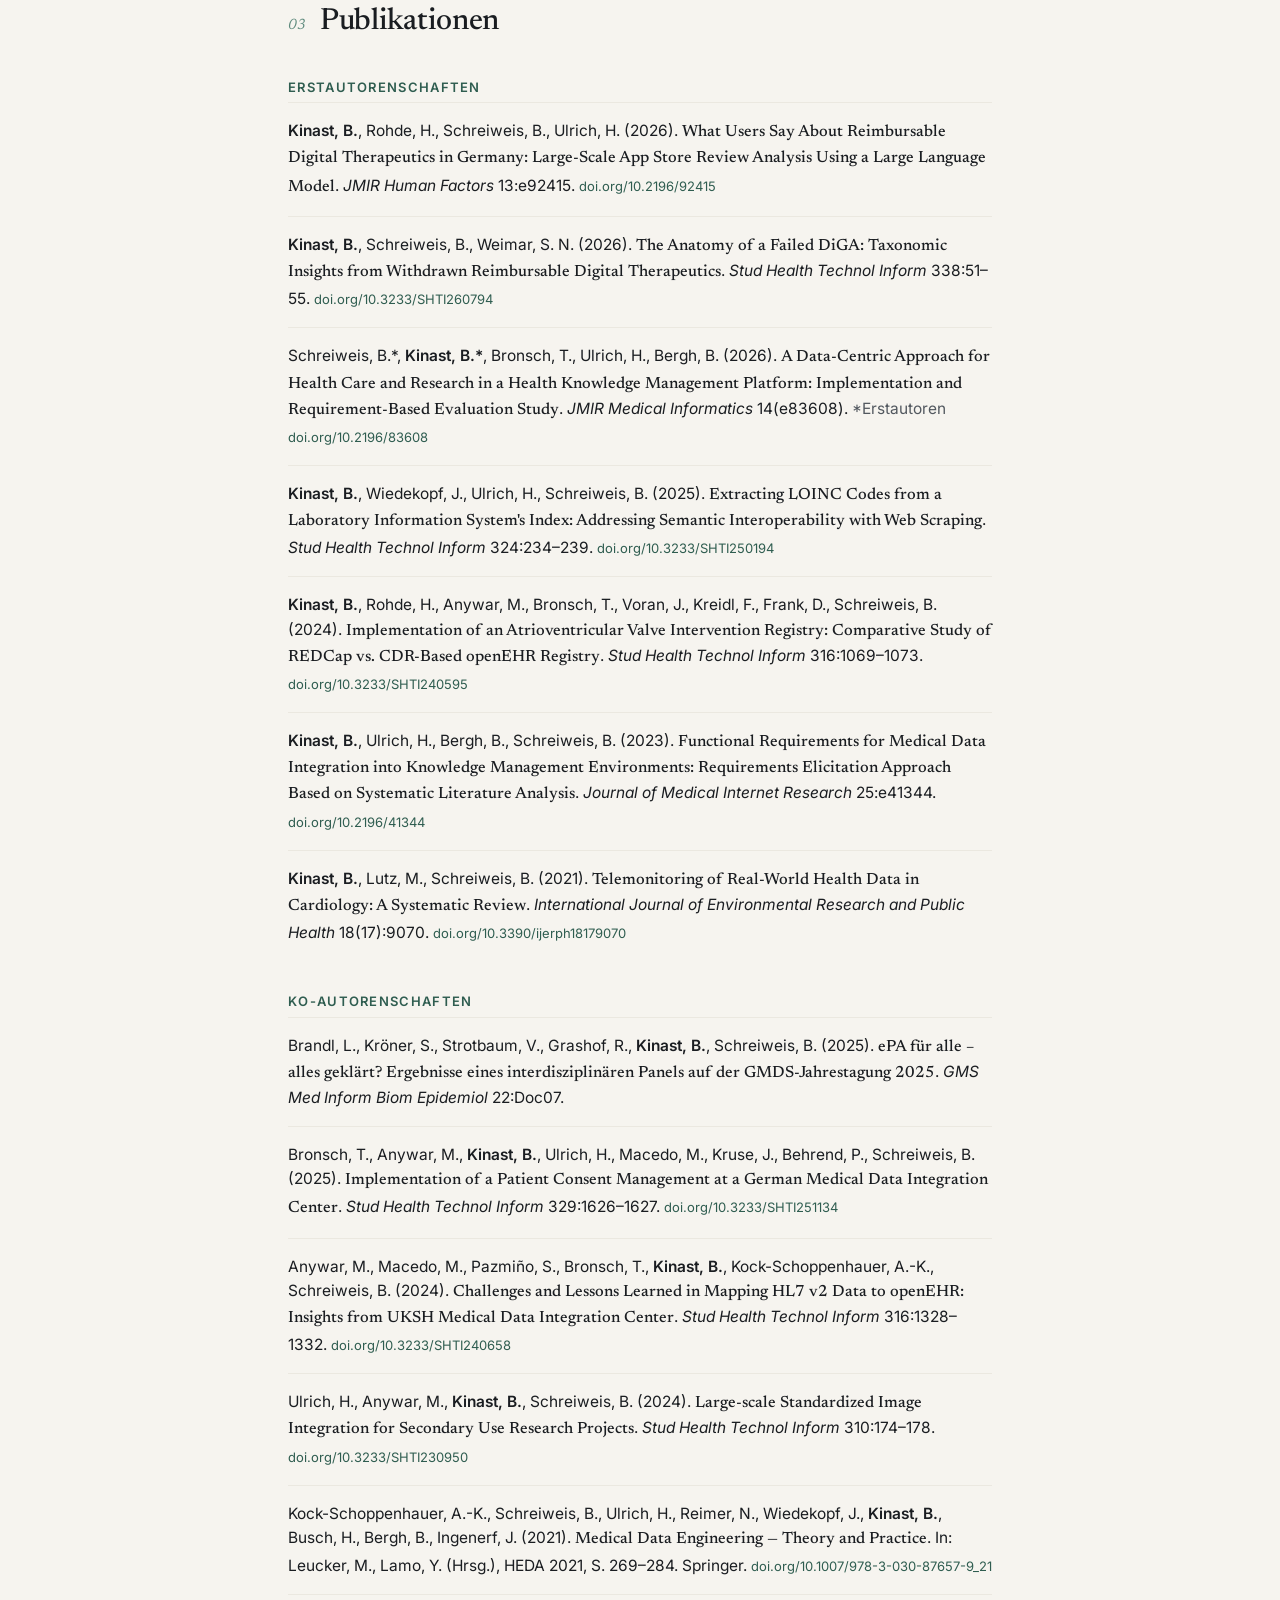
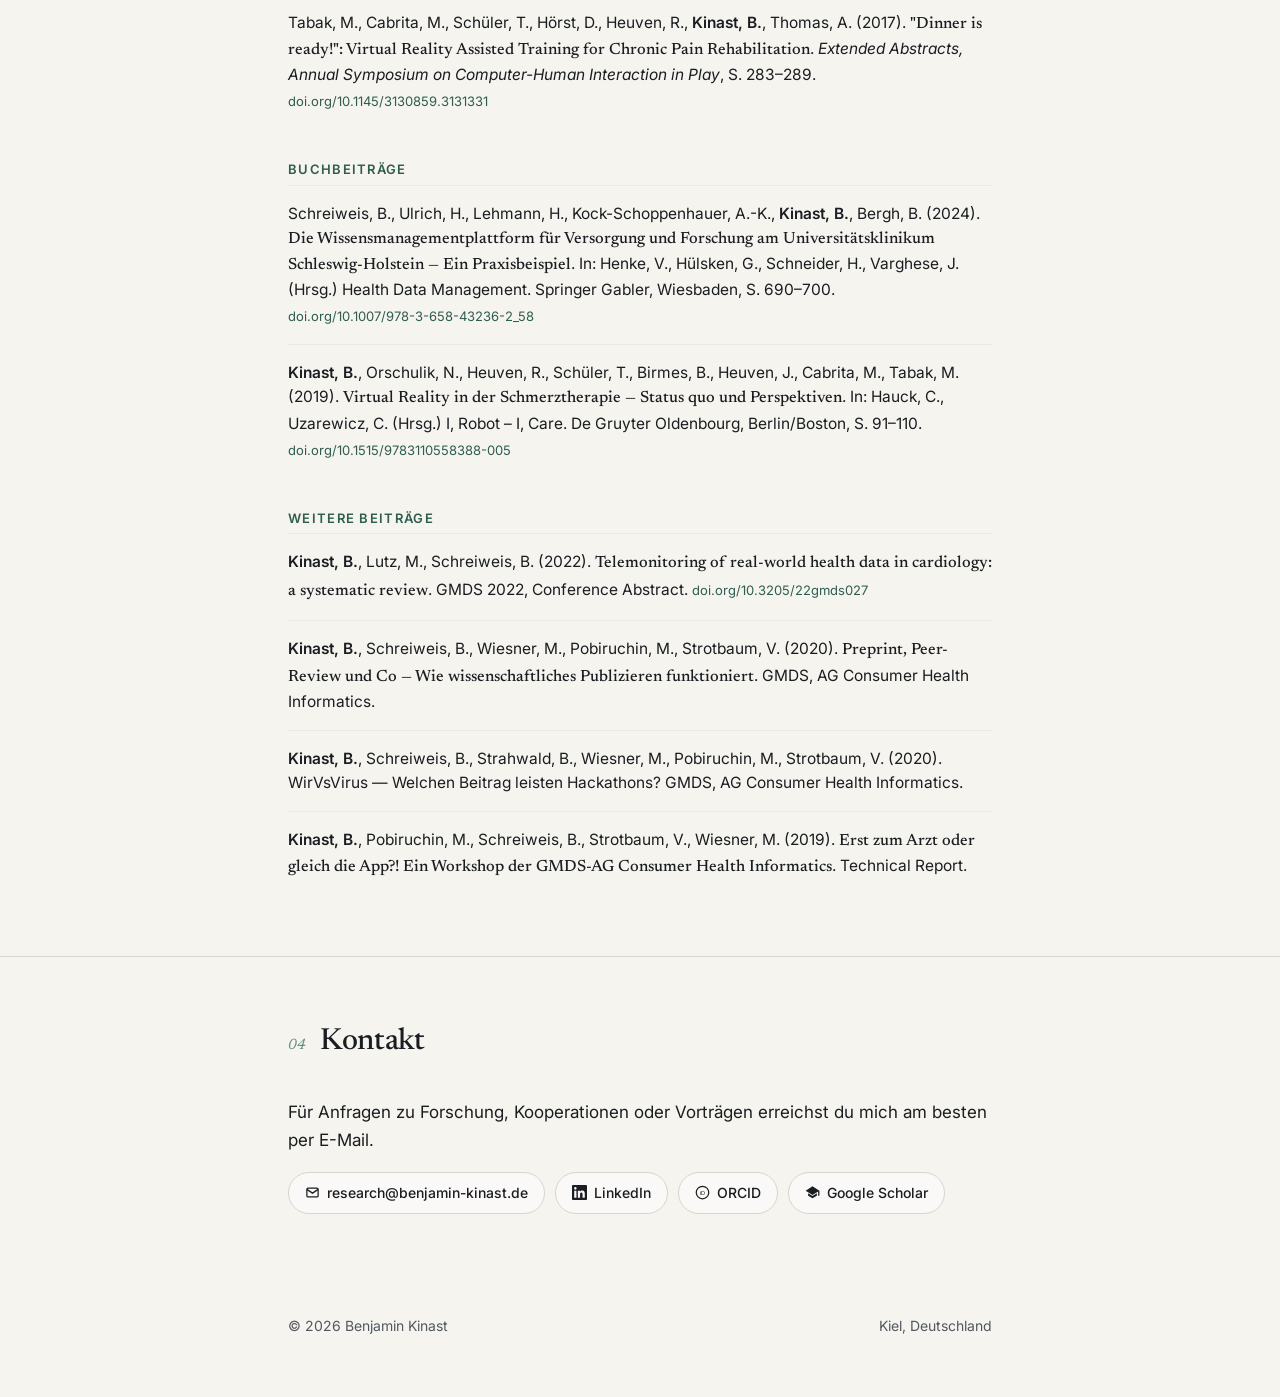
==== commit 3b19e8e9: "index.html" ====
--- a/index.html
+++ b/index.html
@@ -96,6 +96,7 @@
   .tl-body .place{color:var(--ink-soft);font-size:15px}
   .tl-body p{color:var(--ink-soft);font-size:15px;margin-top:5px;margin-bottom:0}
   .tl-body .thesis{font-style:italic}
+  .tl-body p strong{color:var(--ink);font-weight:600}
 
   /* compact skills list */
   .skills{display:flex;flex-wrap:wrap;gap:12px;margin-top:6px}
@@ -228,6 +229,7 @@
         <div class="tl-body">
           <div class="role">Wissenschaftlicher Mitarbeiter</div>
           <div class="place">Institut für Medizinische Informatik und Künstliche Intelligenz, Universitätsklinikum Schleswig-Holstein</div>
+          <p><strong>Teamleitung Transferstelle</strong> (seit 2026)<br><strong>Teamleitung Datenrefinement</strong> (bis 2025)</p>
           <p>Projektleitung und Datenrefinement in BMFTR-geförderten Forschungsprojekten, mit Fokus auf der Aufbereitung klinischer Versorgungsdaten für Forschung und Entscheidungsunterstützung.</p>
         </div>
       </div>
@@ -288,6 +290,7 @@
           <div class="role">Promotion (Dr. rer. medic.)</div>
           <div class="place">Christian-Albrechts-Universität zu Kiel</div>
           <p class="thesis">Requirements Engineering in der medizinischen Datenintegration.</p>
+          <p>Promotionsverfahren eröffnet (10/2026).</p>
         </div>
       </div>
       <div class="tl-item">
@@ -326,7 +329,14 @@
         <div class="award-body">1. Platz des UKSH Healthcare Hackathons mit „FirstAid KID: Große Hilfe für kleine Patienten".</div>
       </div>
 
-      <div class="subhead">Lehre & akademisches Engagement</div>
+      <div class="subhead">Lehre</div>
+      <div class="tl-item">
+        <div class="tl-period">seit 2025</div>
+        <div class="tl-body">
+          <div class="role">Dozent im Projekt InSight eHealth</div>
+          <div class="place">Lehre in den Fächern eHealth sowie Projektmanagement-Methoden für Gesundheits-IT-Projekte</div>
+        </div>
+      </div>
       <div class="tl-item">
         <div class="tl-period">seit 2021</div>
         <div class="tl-body">
@@ -334,11 +344,13 @@
           <div class="place">Studiengang Humanmedizin, CAU Kiel</div>
         </div>
       </div>
-      <div class="tl-item">
-        <div class="tl-period">seit 2025</div>
-        <div class="tl-body">
-          <div class="role">Dozent im Projekt InSight eHealth</div>
-          <div class="place">Lehre in den Fächern eHealth sowie Projektmanagement-Methoden für Gesundheits-IT-Projekte</div>
+
+      <div class="subhead">Akademische Selbstverwaltung &amp; Engagement</div>
+      <div class="tl-item">
+        <div class="tl-period">seit 10/2026</div>
+        <div class="tl-body">
+          <div class="role">Co-Leitung der AG Consumer Health Informatics (CHI)</div>
+          <div class="place">Deutsche Gesellschaft für Medizinische Informatik, Biometrie und Epidemiologie (GMDS)</div>
         </div>
       </div>
       <div class="tl-item">
@@ -349,9 +361,17 @@
         </div>
       </div>
       <div class="tl-item">
+        <div class="tl-period">2021</div>
+        <div class="tl-body">
+          <div class="role">Vertreter der GMDS gegenüber der gematik zur Forschungsnutzung der elektronischen Patientenakte</div>
+          <div class="place">Benehmensherstellung nach § 363 SGB V, Deutsche Gesellschaft für Medizinische Informatik, Biometrie und Epidemiologie (GMDS)</div>
+          <p>Kommentierung der ePA-Featurespezifikation „Verarbeitung von Daten der elektronischen Patientenakte zu Forschungszwecken“ und des zugehörigen Konzeptpapiers; Teilnahme an Workshops der gematik zur Datenspende aus der ePA.</p>
+        </div>
+      </div>
+      <div class="tl-item">
         <div class="tl-period">seit 10/2019</div>
         <div class="tl-body">
-          <div class="role">AG Consumer Health Informatics (CHI)</div>
+          <div class="role">Mitglied der AG Consumer Health Informatics (CHI)</div>
           <div class="place">Deutsche Gesellschaft für Medizinische Informatik, Biometrie und Epidemiologie (GMDS)</div>
         </div>
       </div>
@@ -371,6 +391,7 @@
       <div class="sec-head"><span class="sec-num">03</span><h2>Publikationen</h2></div>
 
       <div class="pub-group-title">Erstautorenschaften</div>
+      <div class="pub"><span class="self">Kinast, B.</span>, Rohde, H., Schreiweis, B., Ulrich, H. (2026). <span class="pub-title">What Users Say About Reimbursable Digital Therapeutics in Germany: Large-Scale App Store Review Analysis Using a Large Language Model</span>. <em>JMIR Human Factors</em> 13:e92415. <a class="doi" href="https://doi.org/10.2196/92415" target="_blank" rel="noopener">doi.org/10.2196/92415</a></div>
       <div class="pub"><span class="self">Kinast, B.</span>, Schreiweis, B., Weimar, S. N. (2026). <span class="pub-title">The Anatomy of a Failed DiGA: Taxonomic Insights from Withdrawn Reimbursable Digital Therapeutics</span>. <em>Stud Health Technol Inform</em> 338:51–55. <a class="doi" href="https://doi.org/10.3233/SHTI260794" target="_blank" rel="noopener">doi.org/10.3233/SHTI260794</a></div>
       <div class="pub">Schreiweis, B.*, <span class="self">Kinast, B.*</span>, Bronsch, T., Ulrich, H., Bergh, B. (2026). <span class="pub-title">A Data-Centric Approach for Health Care and Research in a Health Knowledge Management Platform: Implementation and Requirement-Based Evaluation Study</span>. <em>JMIR Medical Informatics</em> 14(e83608). <span class="muted">*Erstautoren</span> <a class="doi" href="https://doi.org/10.2196/83608" target="_blank" rel="noopener">doi.org/10.2196/83608</a></div>
       <div class="pub"><span class="self">Kinast, B.</span>, Wiedekopf, J., Ulrich, H., Schreiweis, B. (2025). <span class="pub-title">Extracting LOINC Codes from a Laboratory Information System's Index: Addressing Semantic Interoperability with Web Scraping</span>. <em>Stud Health Technol Inform</em> 324:234–239. <a class="doi" href="https://doi.org/10.3233/SHTI250194" target="_blank" rel="noopener">doi.org/10.3233/SHTI250194</a></div>
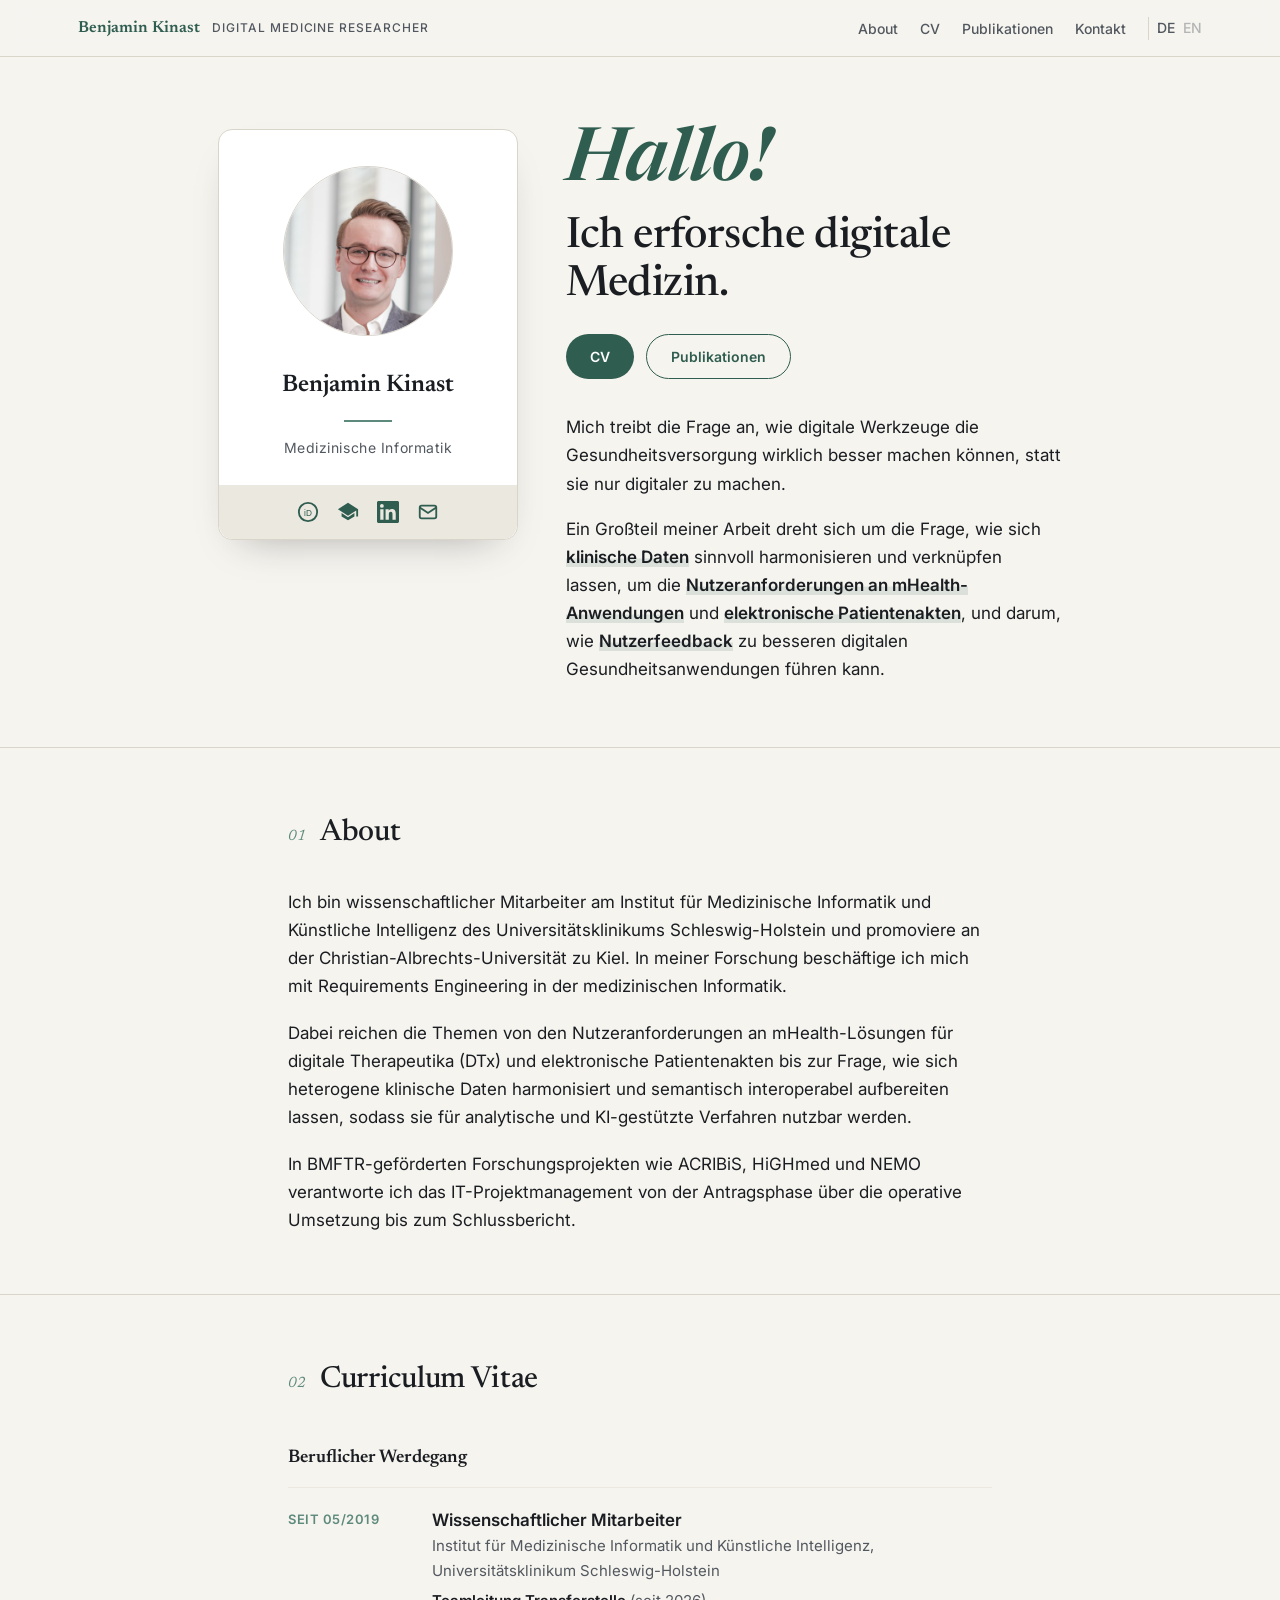
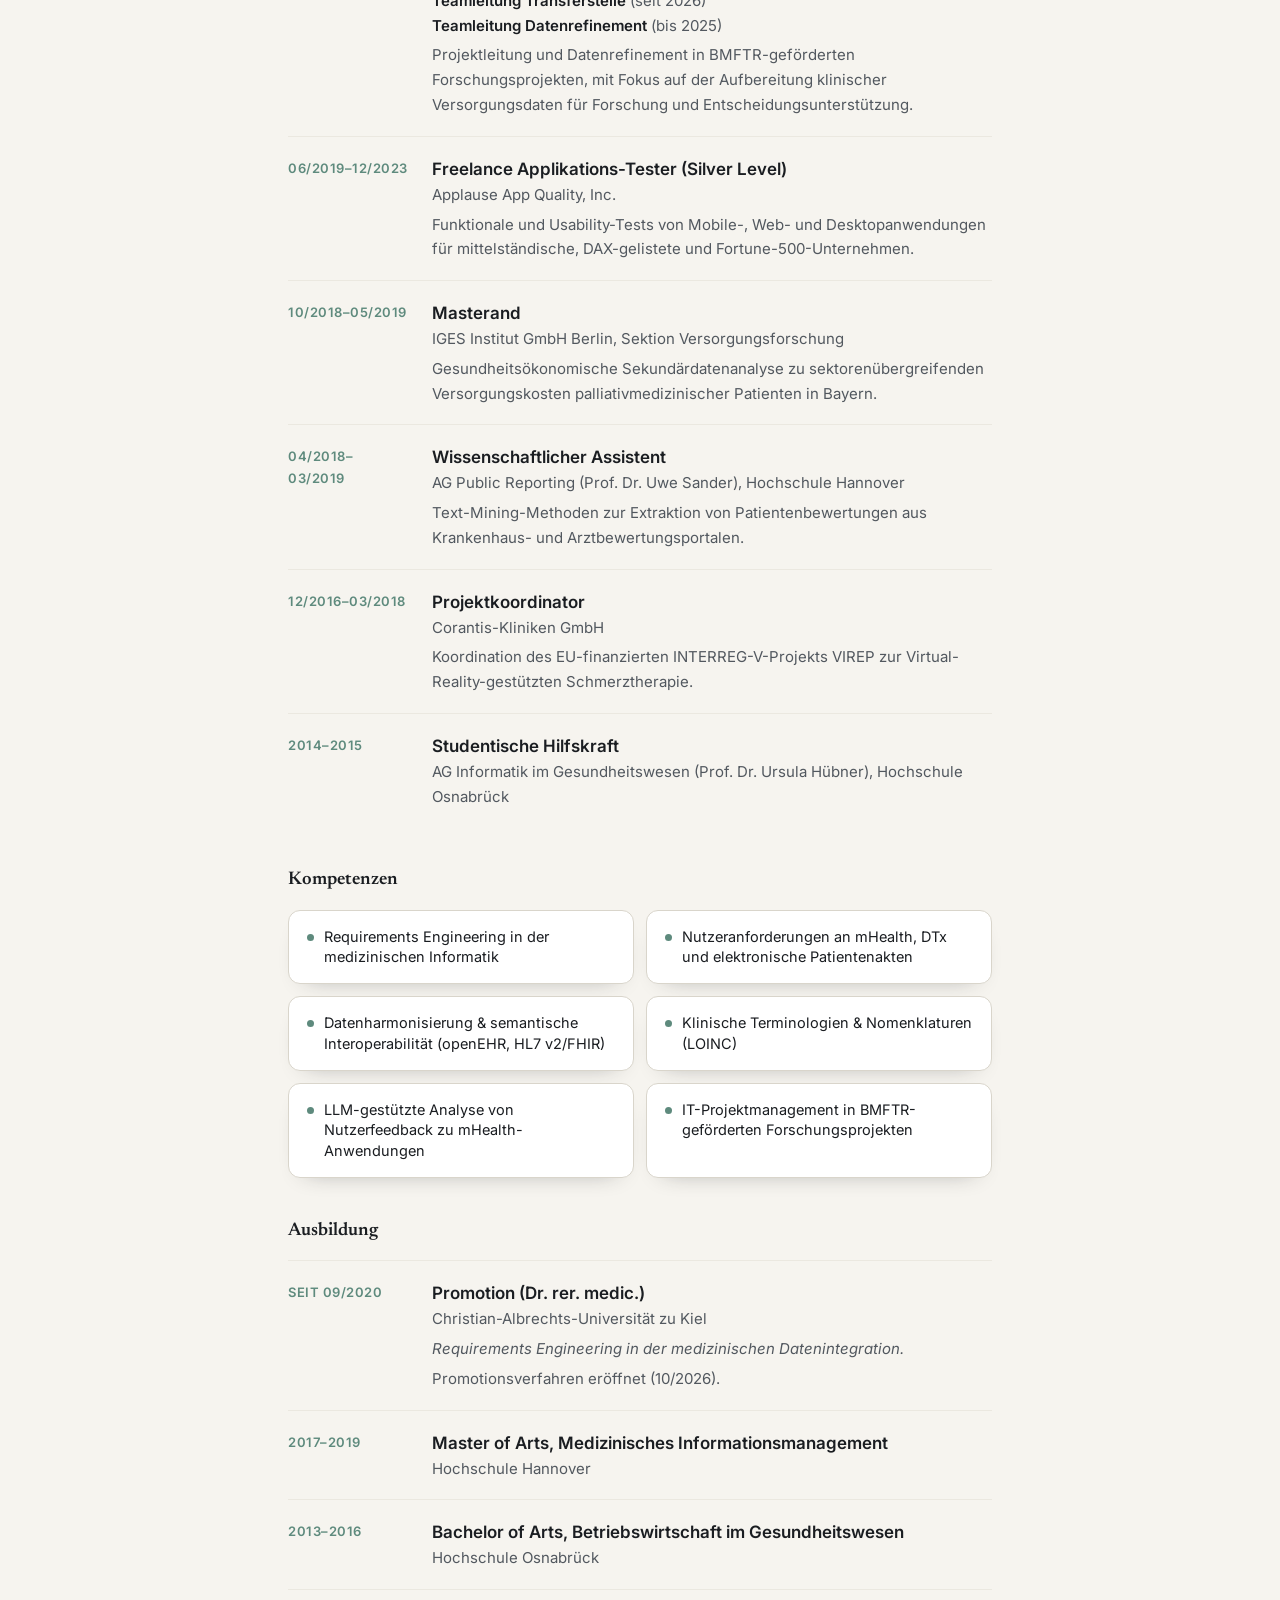
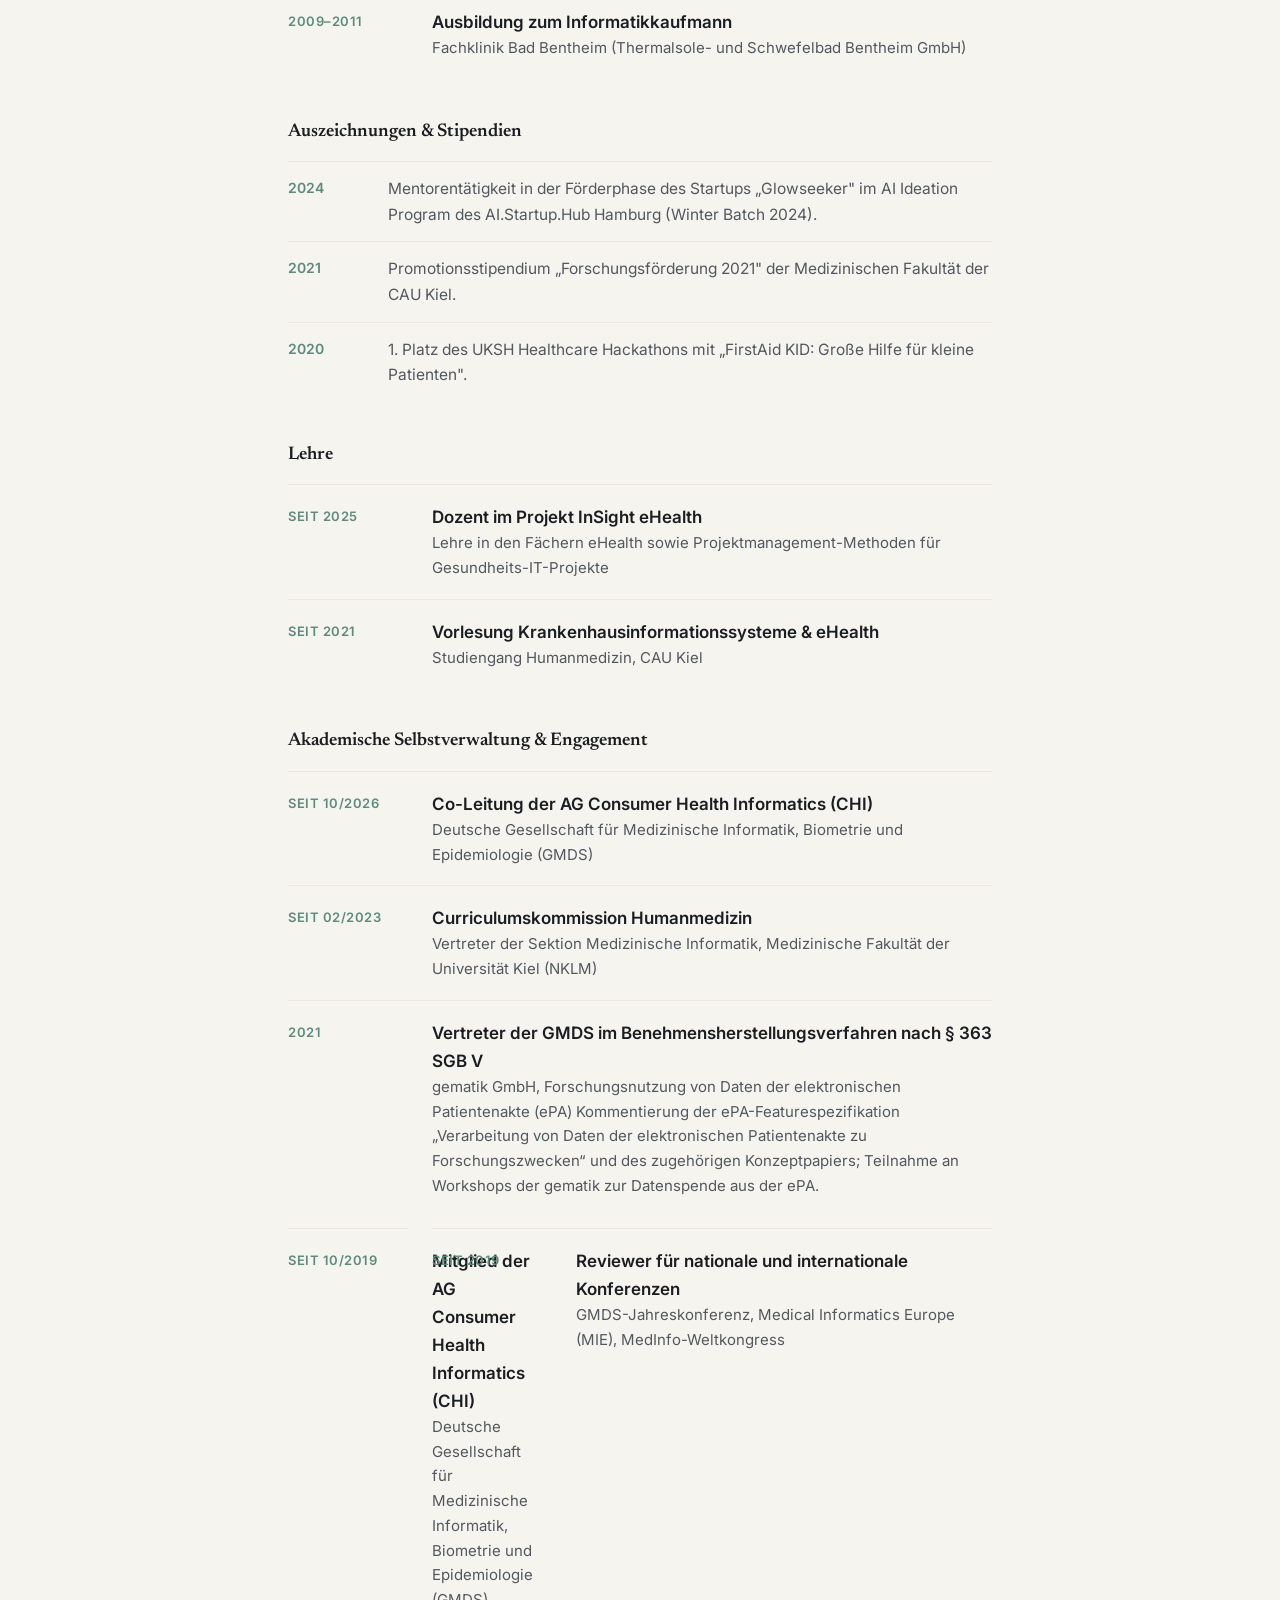
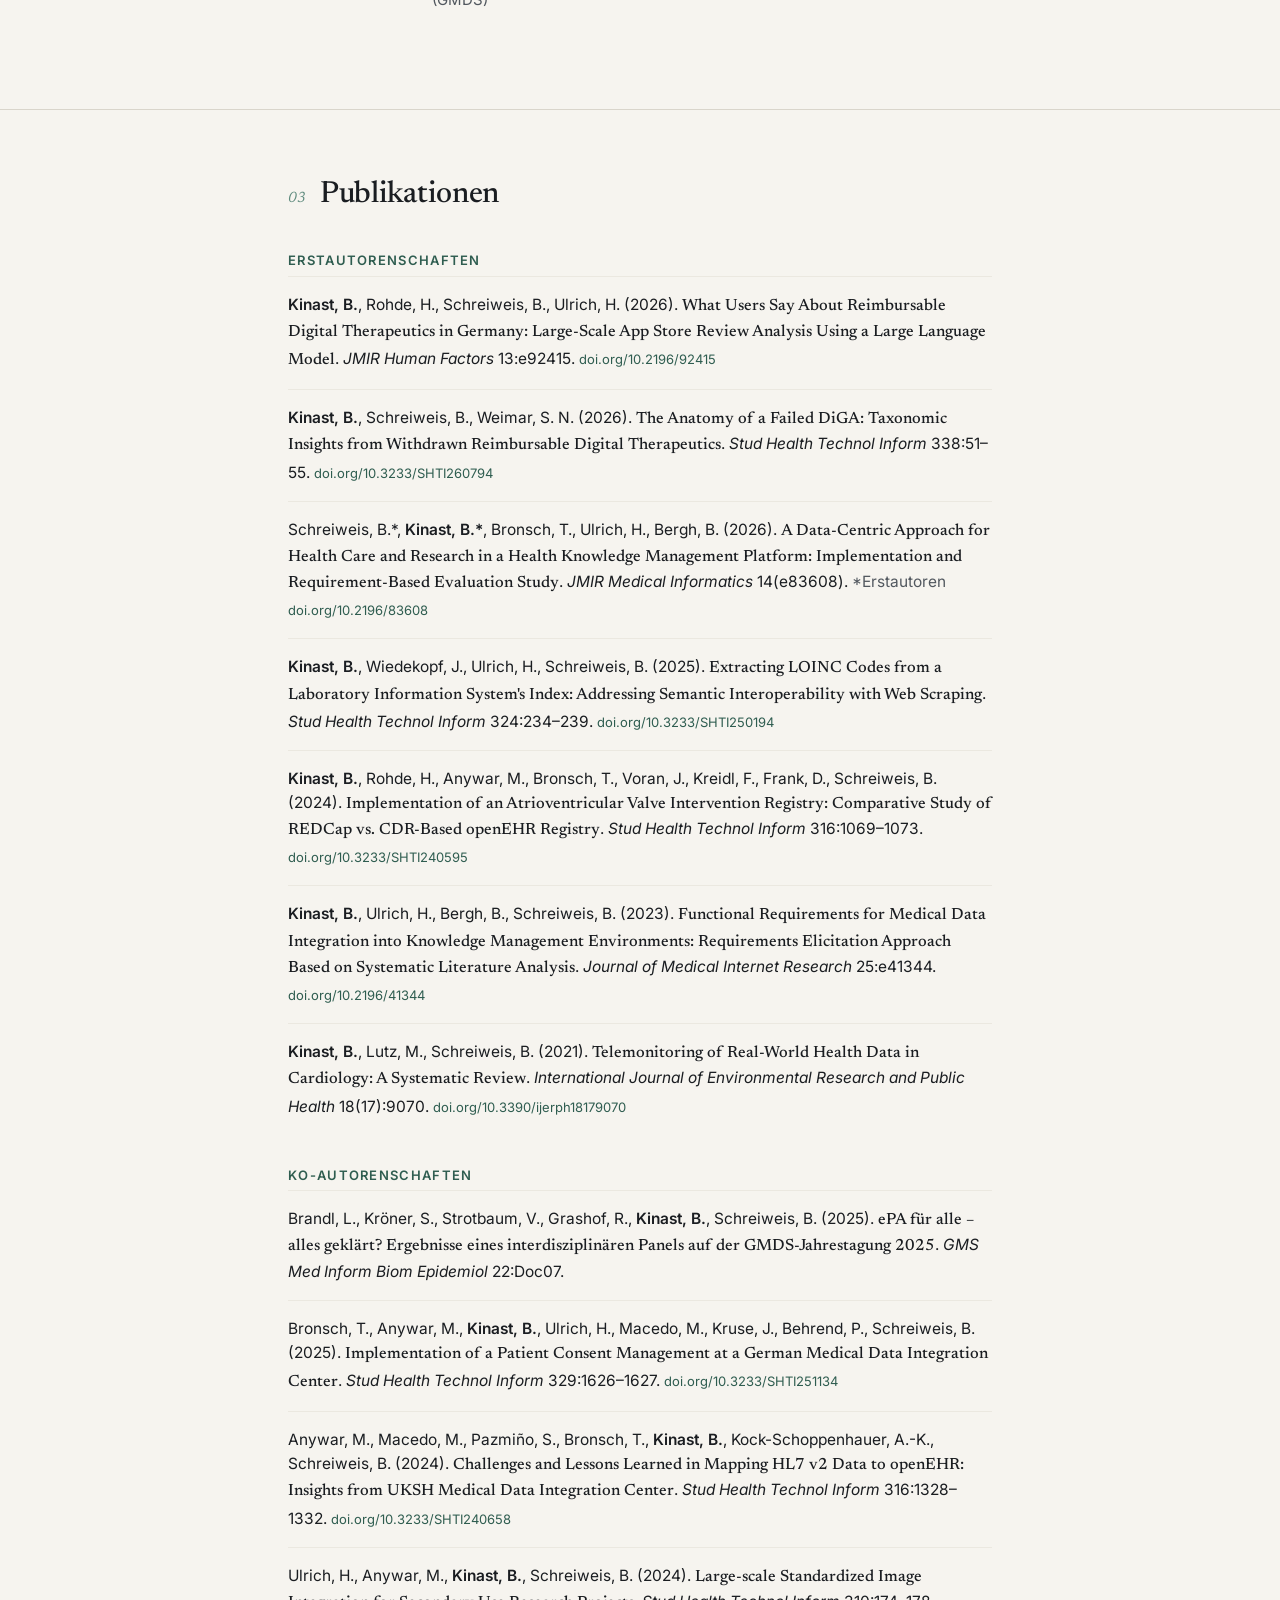
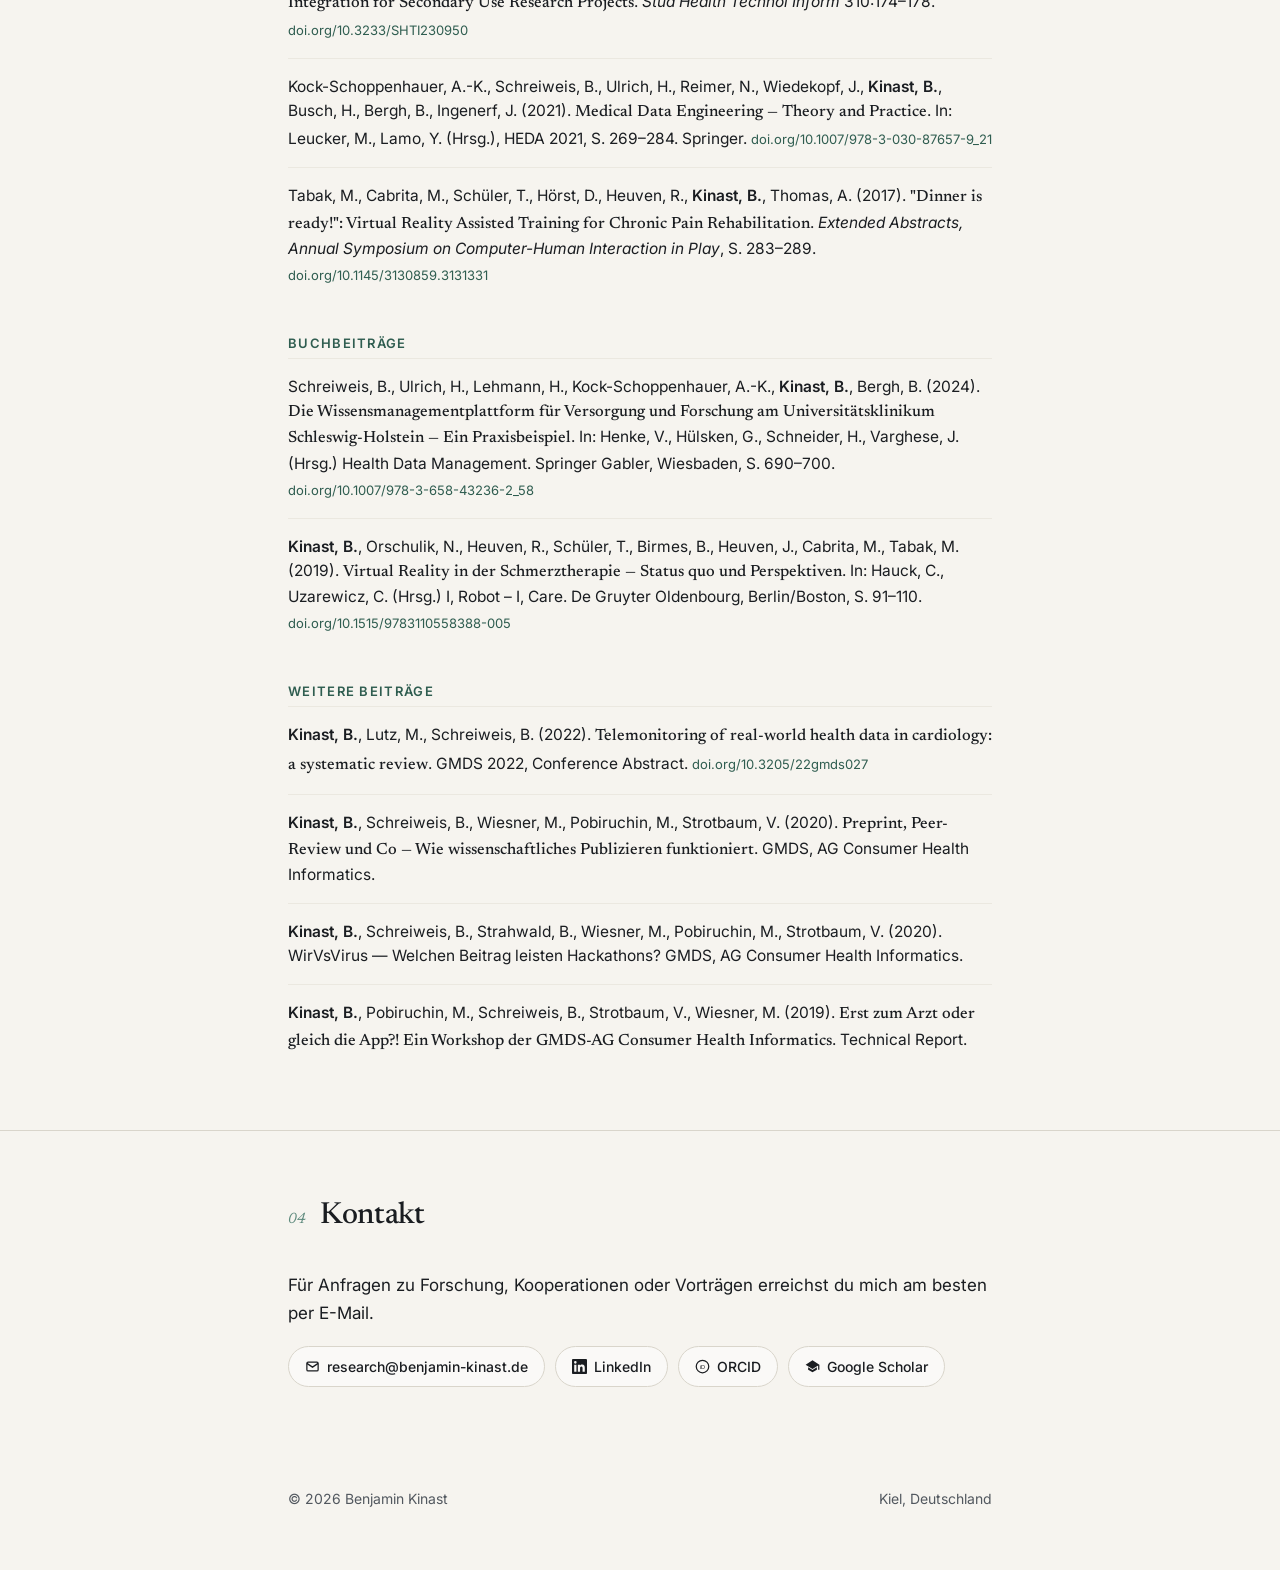
==== commit 539f35cf: "Update index.html" ====
--- a/index.html
+++ b/index.html
@@ -363,9 +363,9 @@
       <div class="tl-item">
         <div class="tl-period">2021</div>
         <div class="tl-body">
-          <div class="role">Vertreter der GMDS gegenüber der gematik zur Forschungsnutzung der elektronischen Patientenakte</div>
-          <div class="place">Benehmensherstellung nach § 363 SGB V, Deutsche Gesellschaft für Medizinische Informatik, Biometrie und Epidemiologie (GMDS)</div>
-          <p>Kommentierung der ePA-Featurespezifikation „Verarbeitung von Daten der elektronischen Patientenakte zu Forschungszwecken“ und des zugehörigen Konzeptpapiers; Teilnahme an Workshops der gematik zur Datenspende aus der ePA.</p>
+          <div class="role">Vertreter der GMDS im Benehmensherstellungsverfahren nach § 363 SGB V</div>
+          <div class="place">gematik GmbH, Forschungsnutzung von Daten der elektronischen Patientenakte (ePA)
+Kommentierung der ePA-Featurespezifikation „Verarbeitung von Daten der elektronischen Patientenakte zu Forschungszwecken“ und des zugehörigen Konzeptpapiers; Teilnahme an Workshops der gematik zur Datenspende aus der ePA.</p>
         </div>
       </div>
       <div class="tl-item">
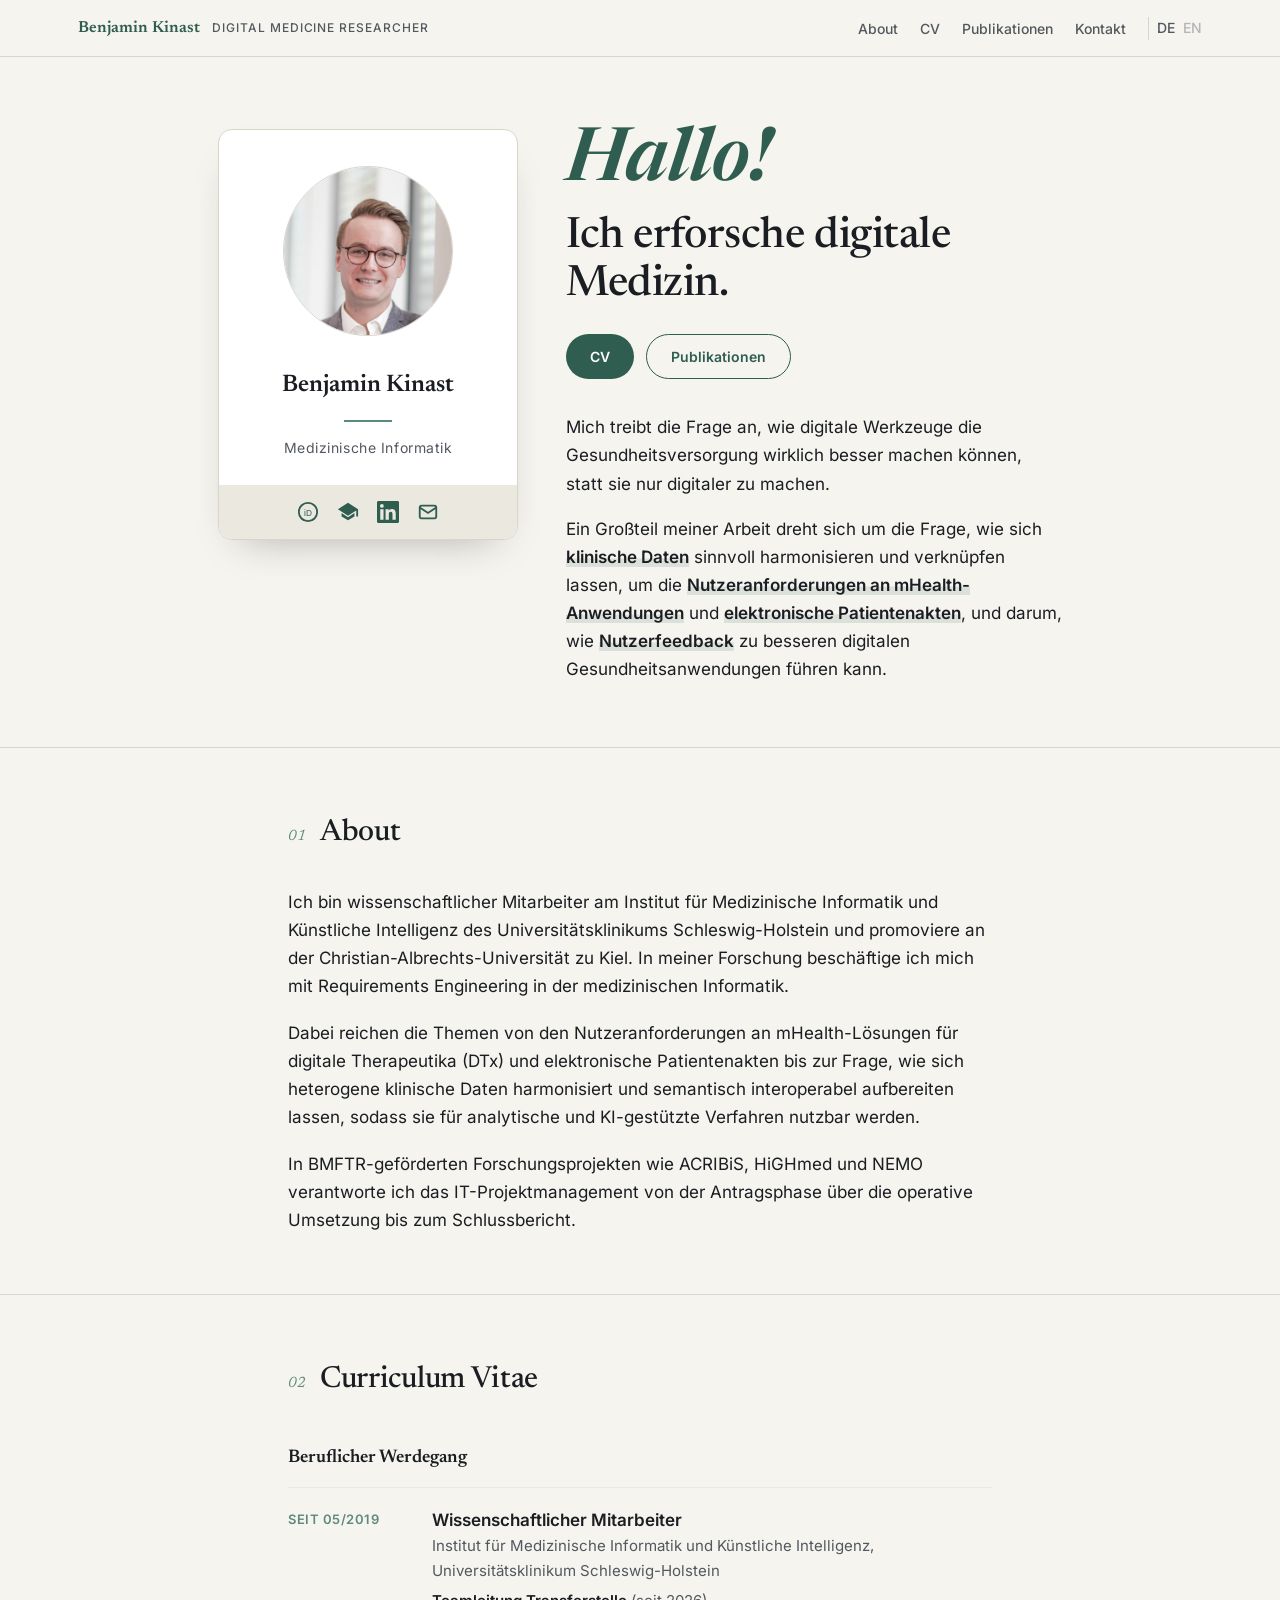
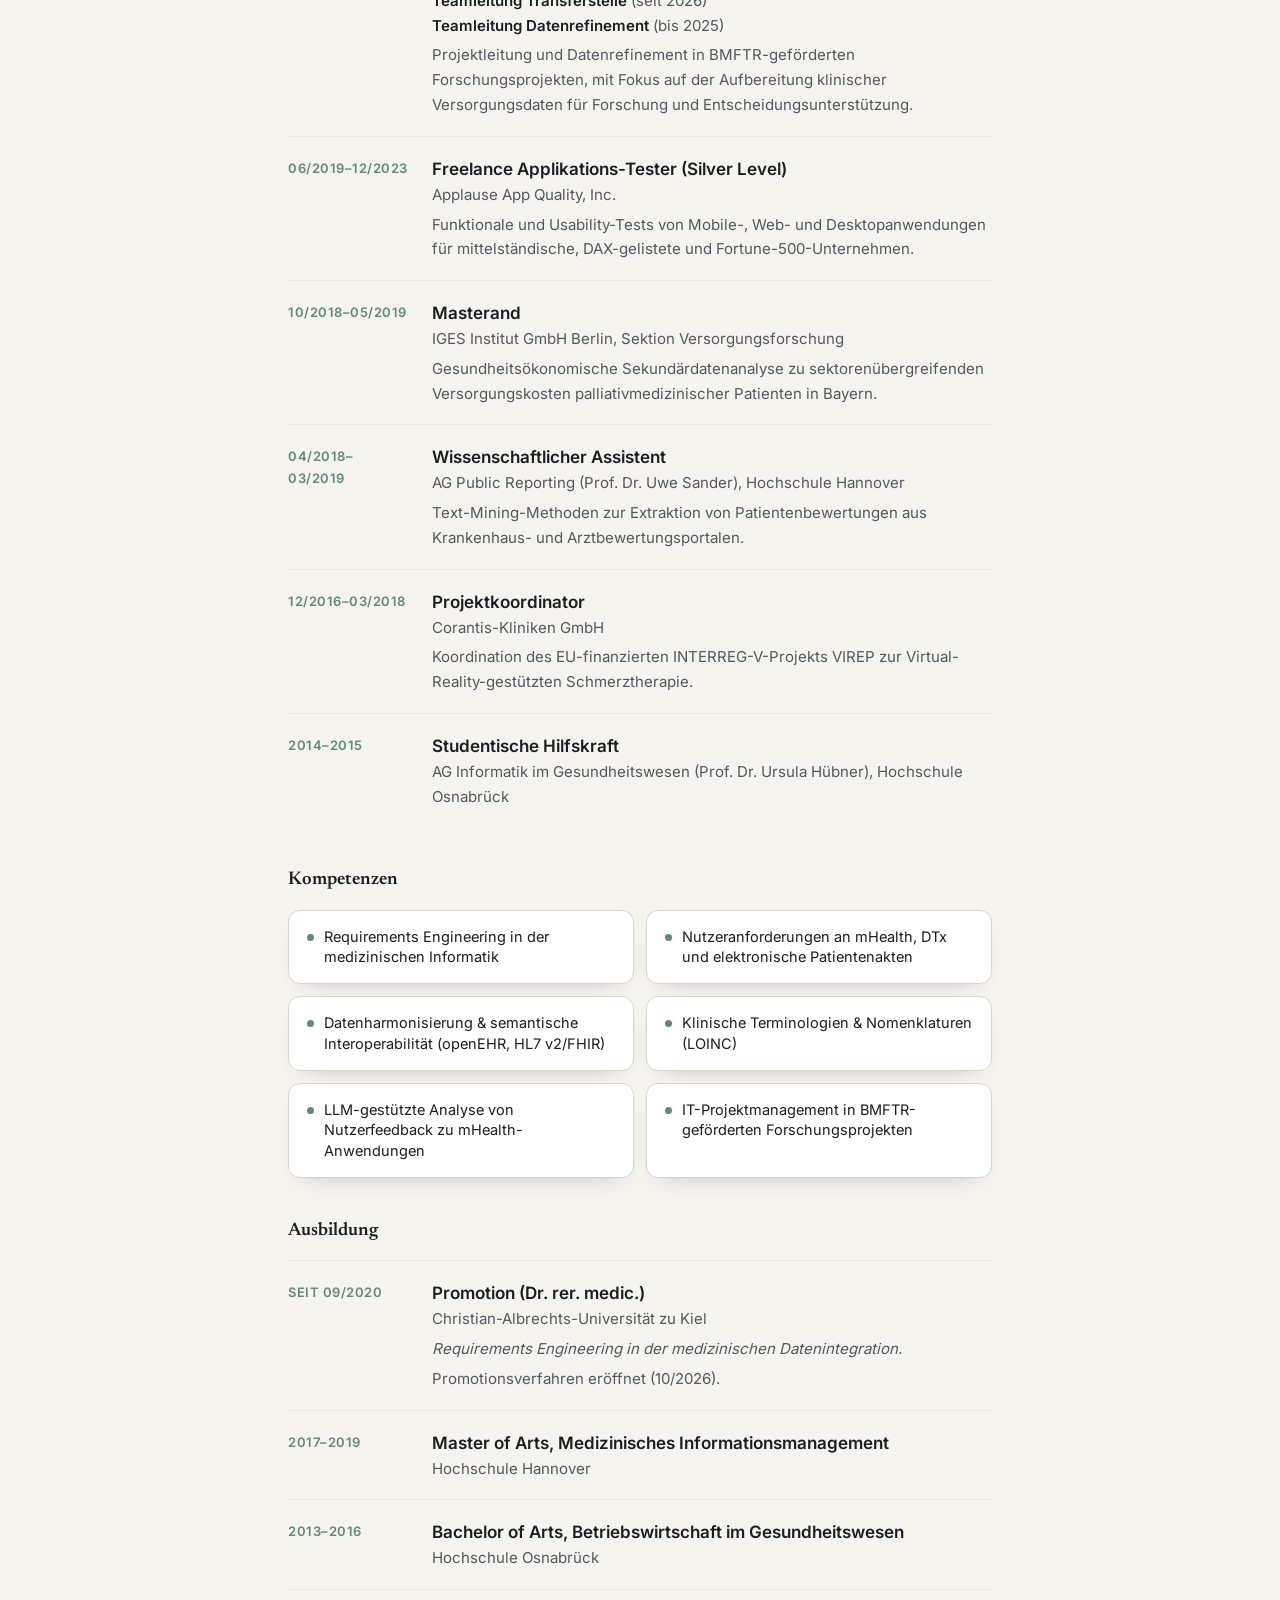
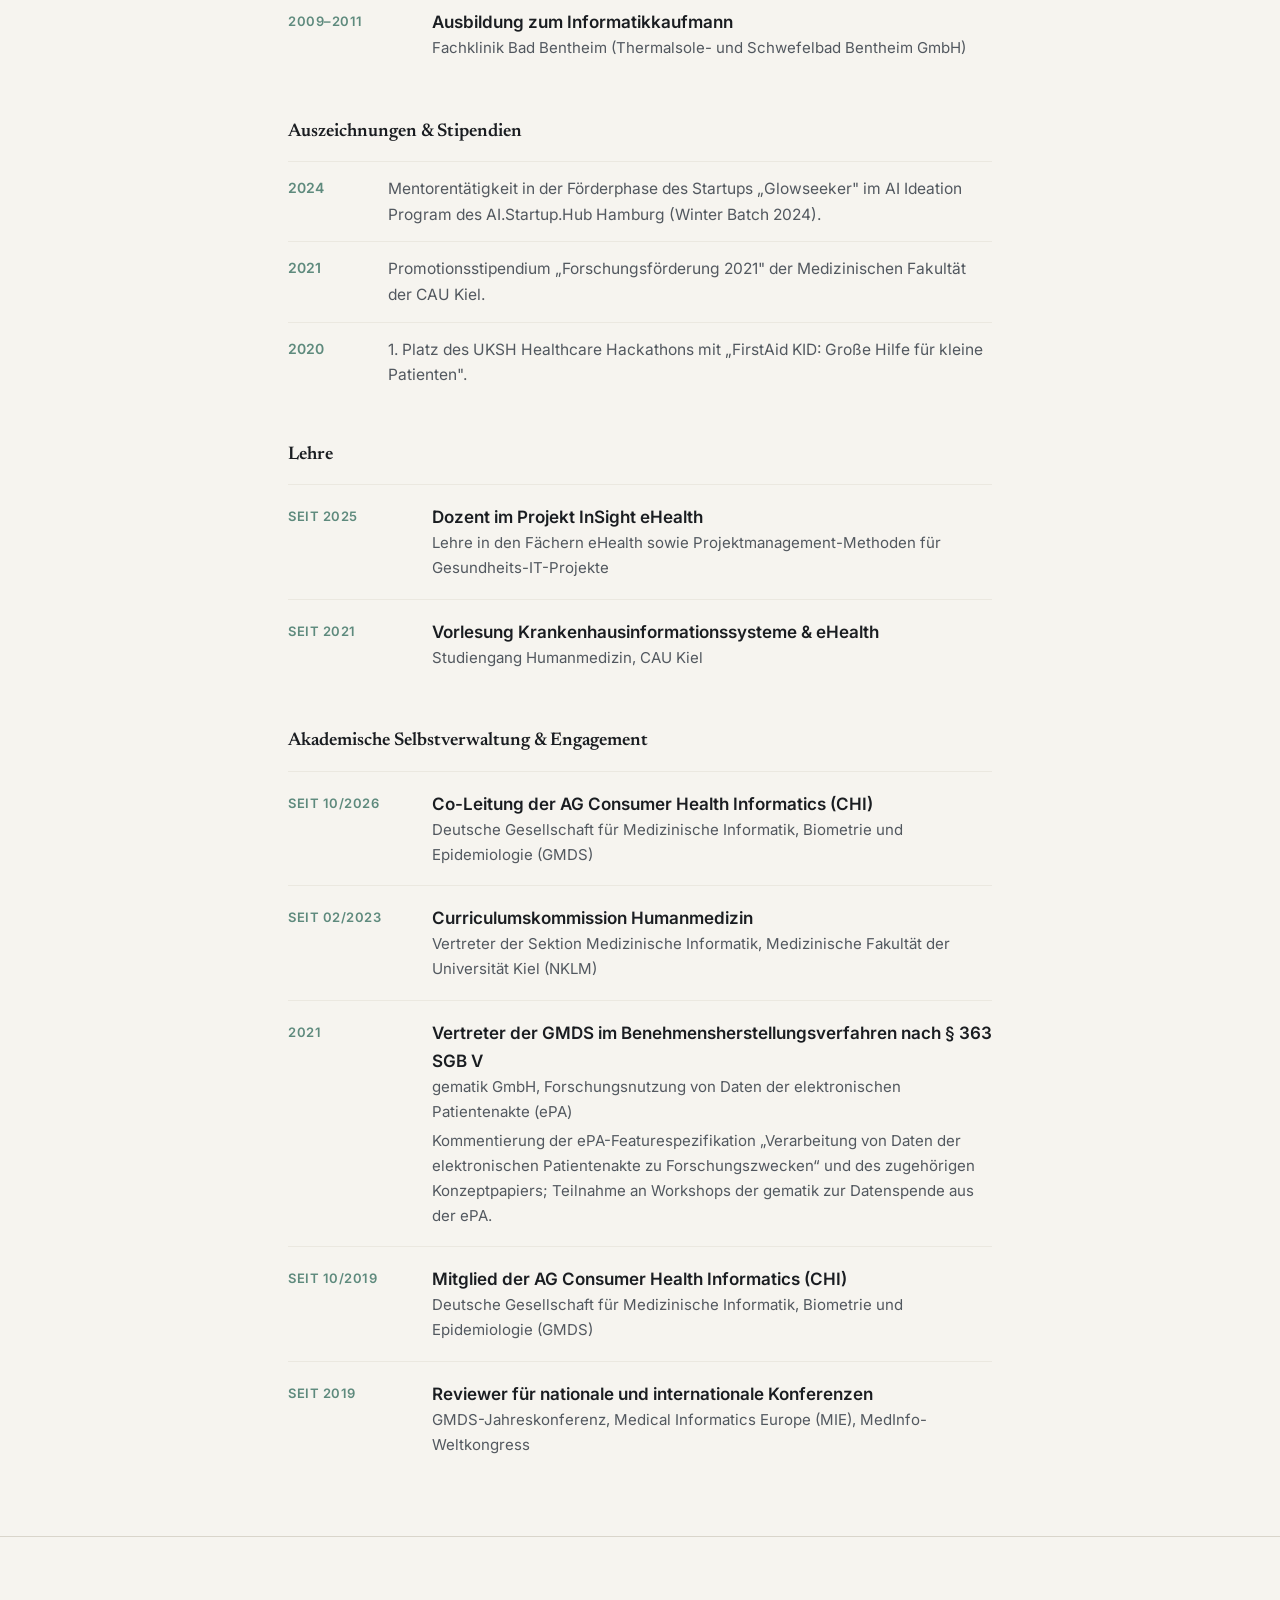
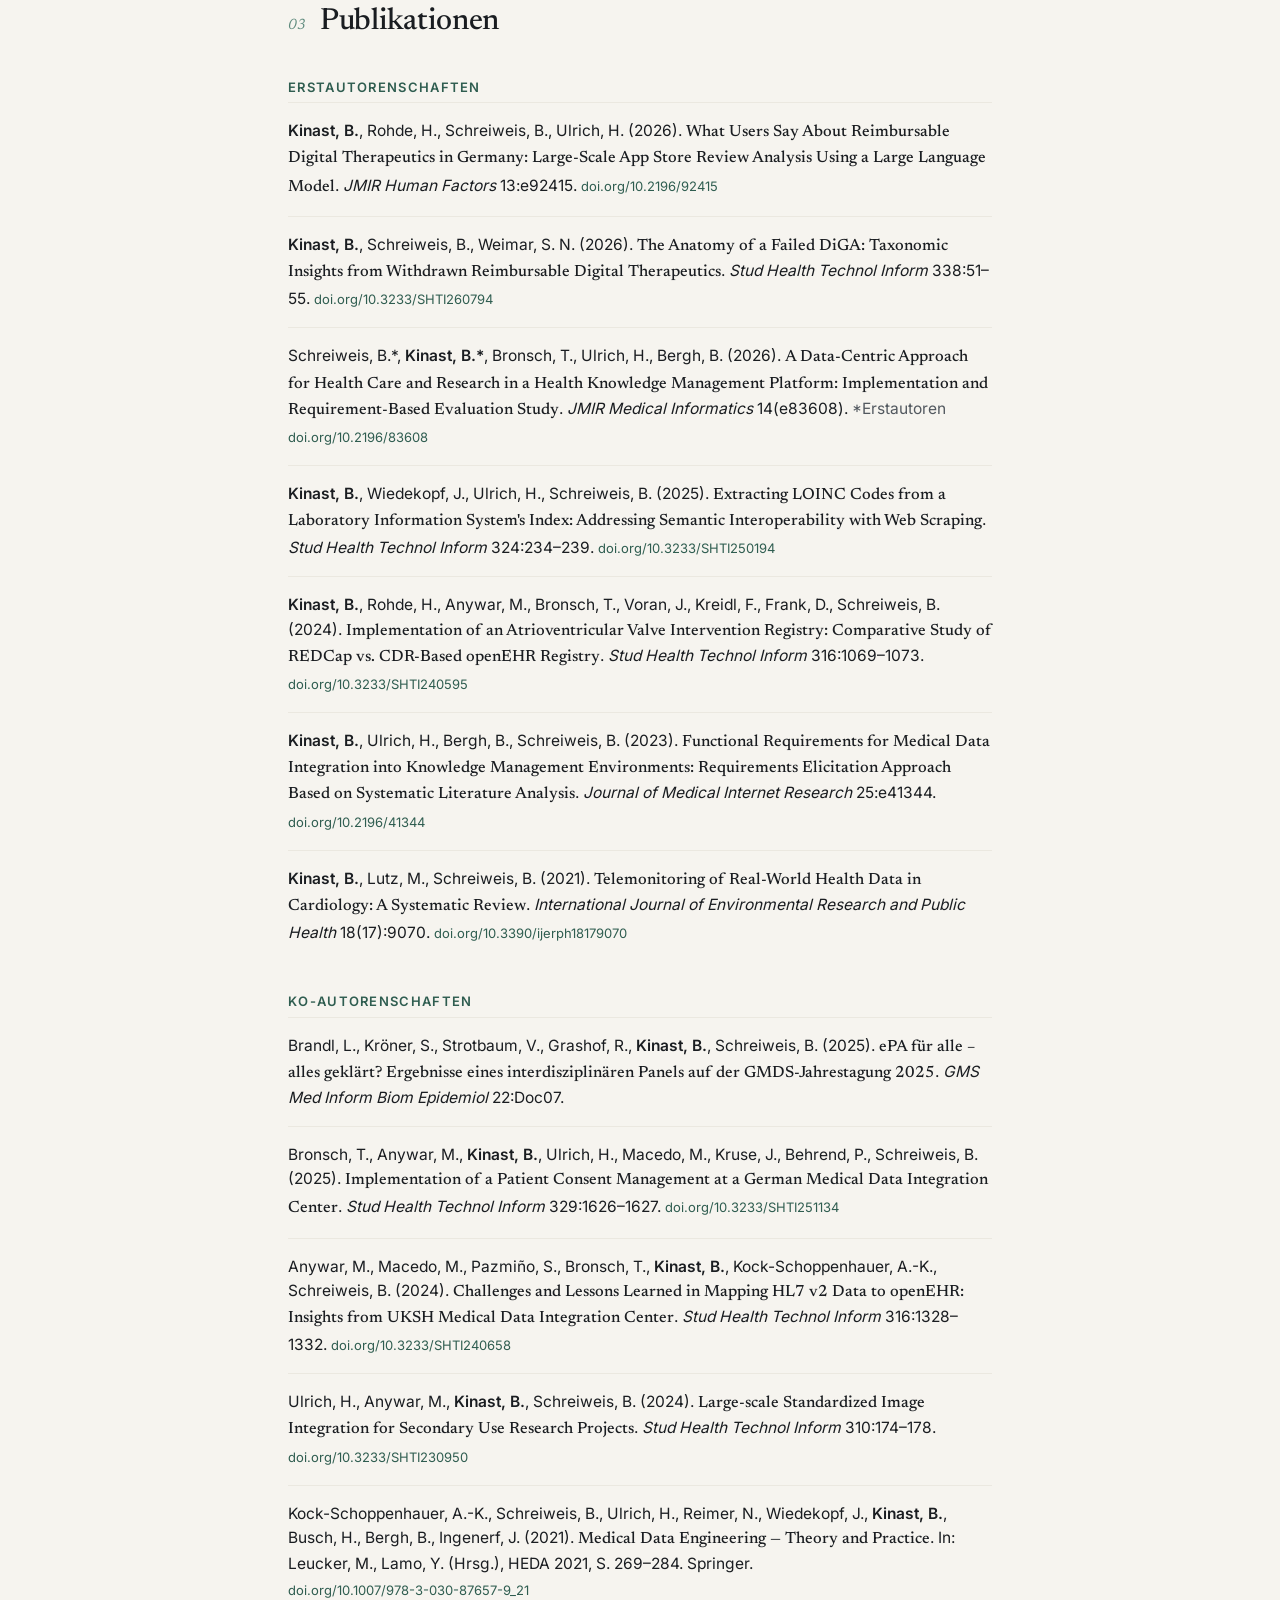
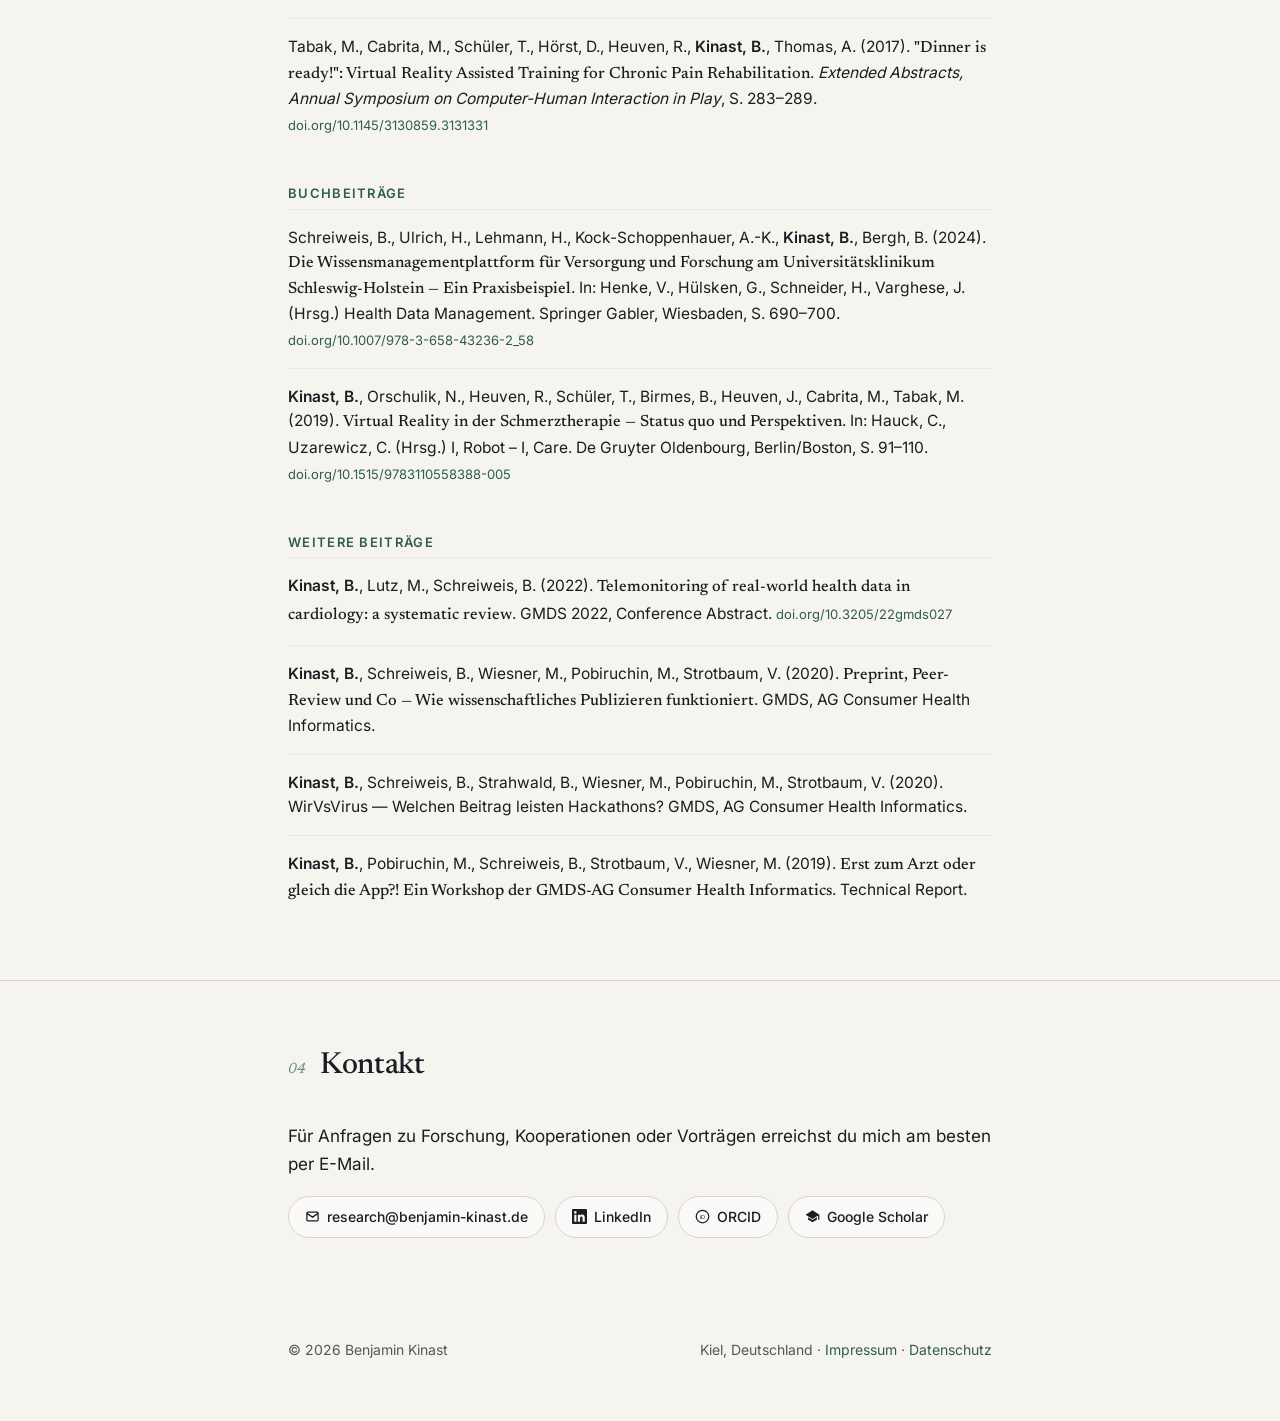
==== commit 5817e60b: "Add files via upload" ====
--- a/index.html
+++ b/index.html
@@ -11,9 +11,7 @@
 <meta property="og:url" content="https://www.benjamin-kinast.de">
 <link rel="icon" type="image/x-icon" href="favicon.ico">
 <link rel="icon" type="image/png" href="favicon.png">
-<link rel="preconnect" href="https://fonts.googleapis.com">
-<link rel="preconnect" href="https://fonts.gstatic.com" crossorigin>
-<link href="https://fonts.googleapis.com/css2?family=Newsreader:ital,opsz,wght@0,6..72,400;0,6..72,500;0,6..72,600;1,6..72,400;1,6..72,500&family=Inter:wght@400;500;600&display=swap" rel="stylesheet">
+<link rel="stylesheet" href="fonts/fonts.css">
 <style>
   :root{
     --ink:#1a1d21;--ink-soft:#52585f;--paper:#f6f4ef;--paper-edge:#ebe8e0;
@@ -364,8 +362,8 @@
         <div class="tl-period">2021</div>
         <div class="tl-body">
           <div class="role">Vertreter der GMDS im Benehmensherstellungsverfahren nach § 363 SGB V</div>
-          <div class="place">gematik GmbH, Forschungsnutzung von Daten der elektronischen Patientenakte (ePA)
-Kommentierung der ePA-Featurespezifikation „Verarbeitung von Daten der elektronischen Patientenakte zu Forschungszwecken“ und des zugehörigen Konzeptpapiers; Teilnahme an Workshops der gematik zur Datenspende aus der ePA.</p>
+          <div class="place">gematik GmbH, Forschungsnutzung von Daten der elektronischen Patientenakte (ePA)</div>
+          <p>Kommentierung der ePA-Featurespezifikation „Verarbeitung von Daten der elektronischen Patientenakte zu Forschungszwecken“ und des zugehörigen Konzeptpapiers; Teilnahme an Workshops der gematik zur Datenspende aus der ePA.</p>
         </div>
       </div>
       <div class="tl-item">
@@ -450,11 +448,11 @@
 <footer>
   <div class="wrap">
     <span>© <span id="y"></span> Benjamin Kinast</span>
-    <span>Kiel, Deutschland</span>
+    <span>Kiel, Deutschland · <a href="impressum.html">Impressum</a> · <a href="datenschutz.html">Datenschutz</a></span>
   </div>
 </footer>
 
 <script>document.getElementById('y').textContent=new Date().getFullYear();</script>
 
 </body>
-</html>
+</html>
--- a/fonts/fonts.css
+++ b/fonts/fonts.css
@@ -0,0 +1,4 @@
+/* Lokal eingebundene Schriften (SIL Open Font License), keine Verbindung zu Google */
+@font-face{font-family:"Newsreader";font-style:normal;font-weight:200 800;font-display:swap;src:url(newsreader.woff2) format("woff2");unicode-range:U+0000-00FF,U+0131,U+0152-0153,U+02BB-02BC,U+02C6,U+02DA,U+02DC,U+0304,U+0308,U+0329,U+2000-206F,U+20AC,U+2122,U+2191,U+2193,U+2212,U+2215,U+FEFF,U+FFFD}
+@font-face{font-family:"Newsreader";font-style:italic;font-weight:200 800;font-display:swap;src:url(newsreader-italic.woff2) format("woff2");unicode-range:U+0000-00FF,U+0131,U+0152-0153,U+02BB-02BC,U+02C6,U+02DA,U+02DC,U+0304,U+0308,U+0329,U+2000-206F,U+20AC,U+2122,U+2191,U+2193,U+2212,U+2215,U+FEFF,U+FFFD}
+@font-face{font-family:"Inter";font-style:normal;font-weight:100 900;font-display:swap;src:url(inter.woff2) format("woff2");unicode-range:U+0000-00FF,U+0131,U+0152-0153,U+02BB-02BC,U+02C6,U+02DA,U+02DC,U+0304,U+0308,U+0329,U+2000-206F,U+20AC,U+2122,U+2191,U+2193,U+2212,U+2215,U+FEFF,U+FFFD}
